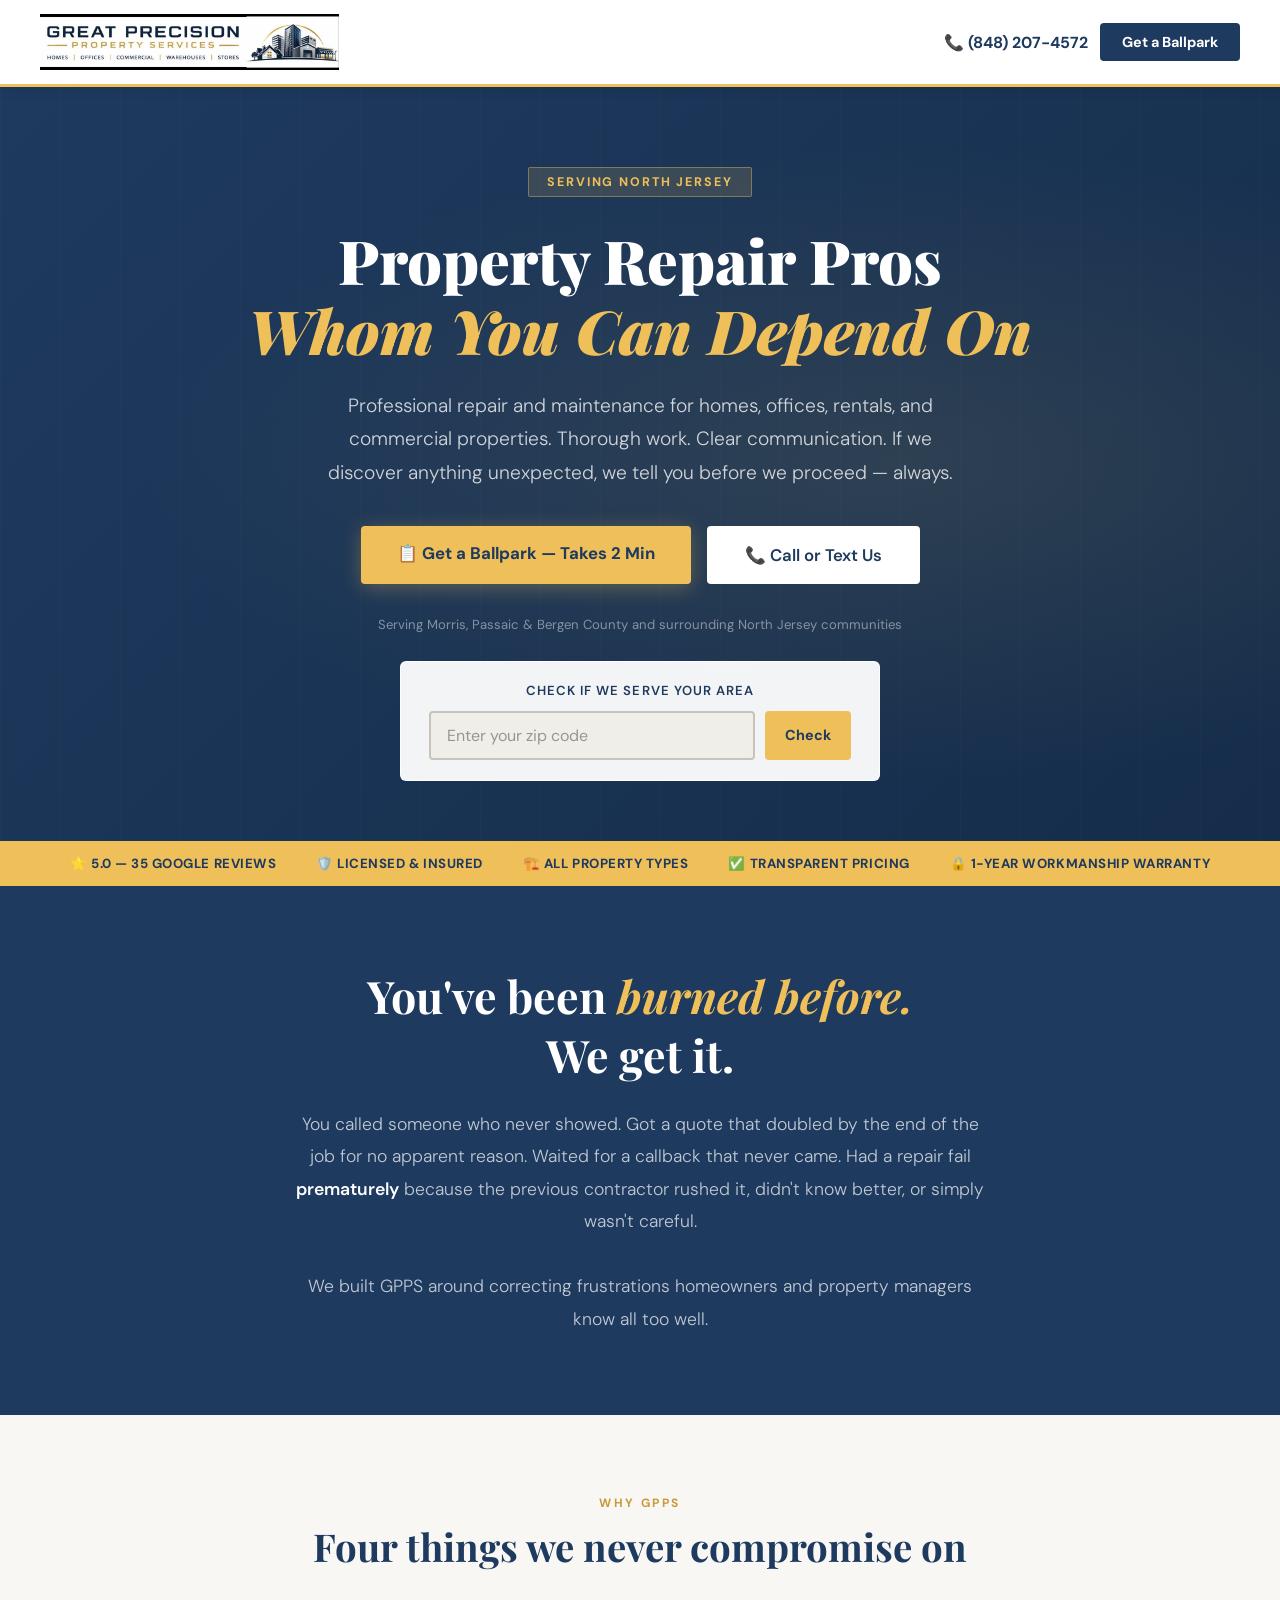
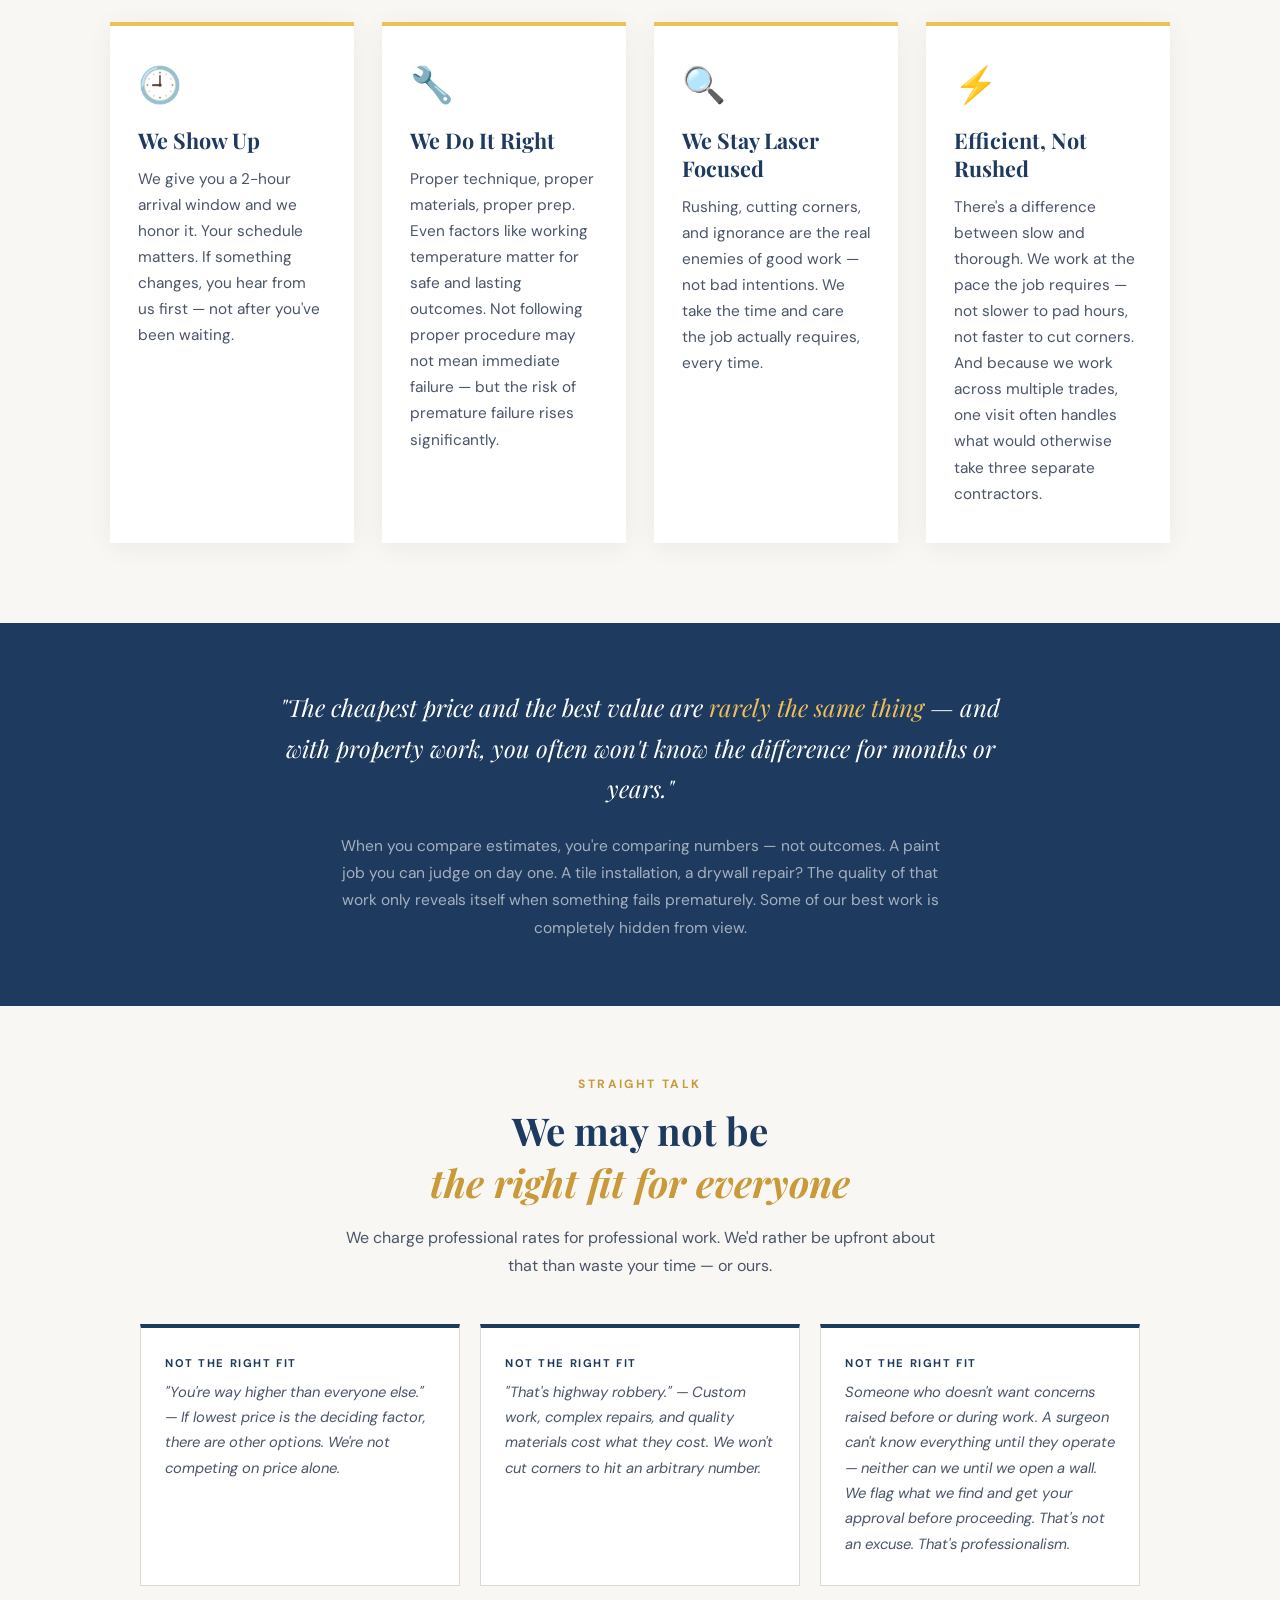
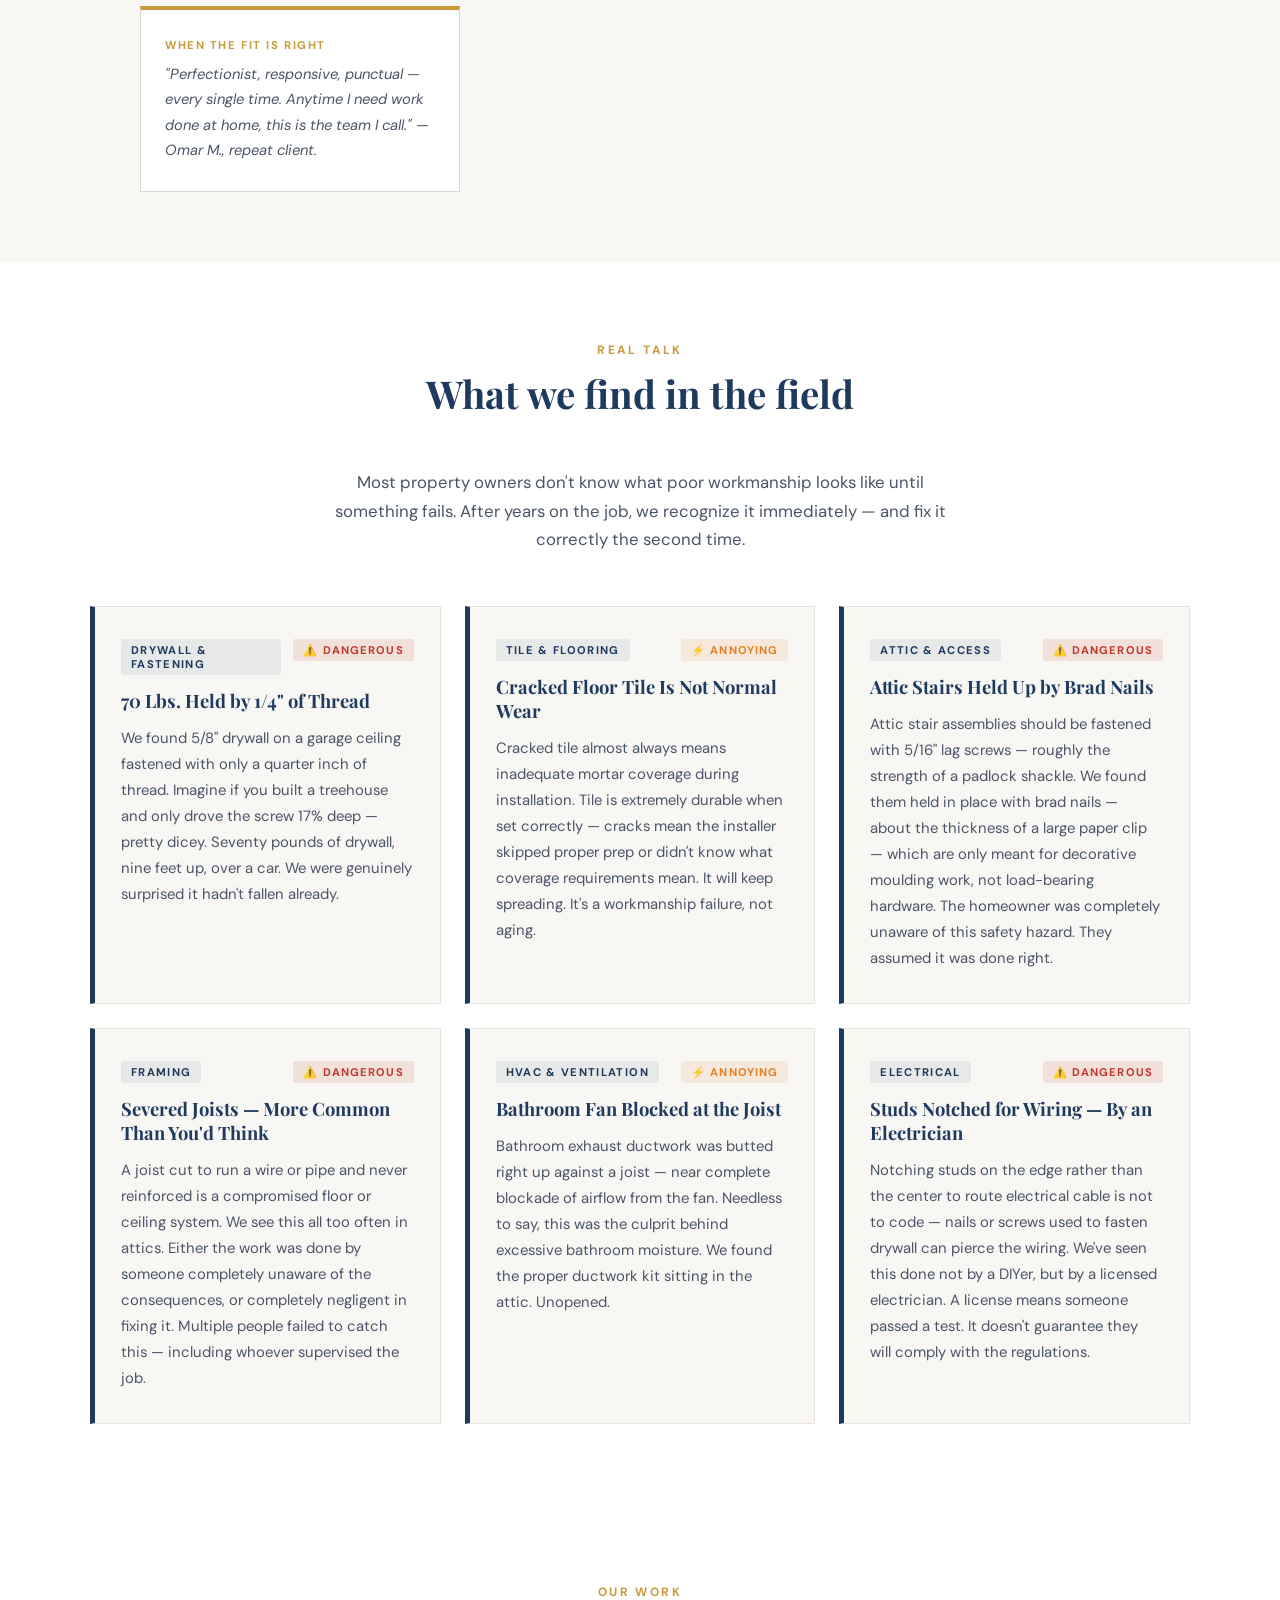
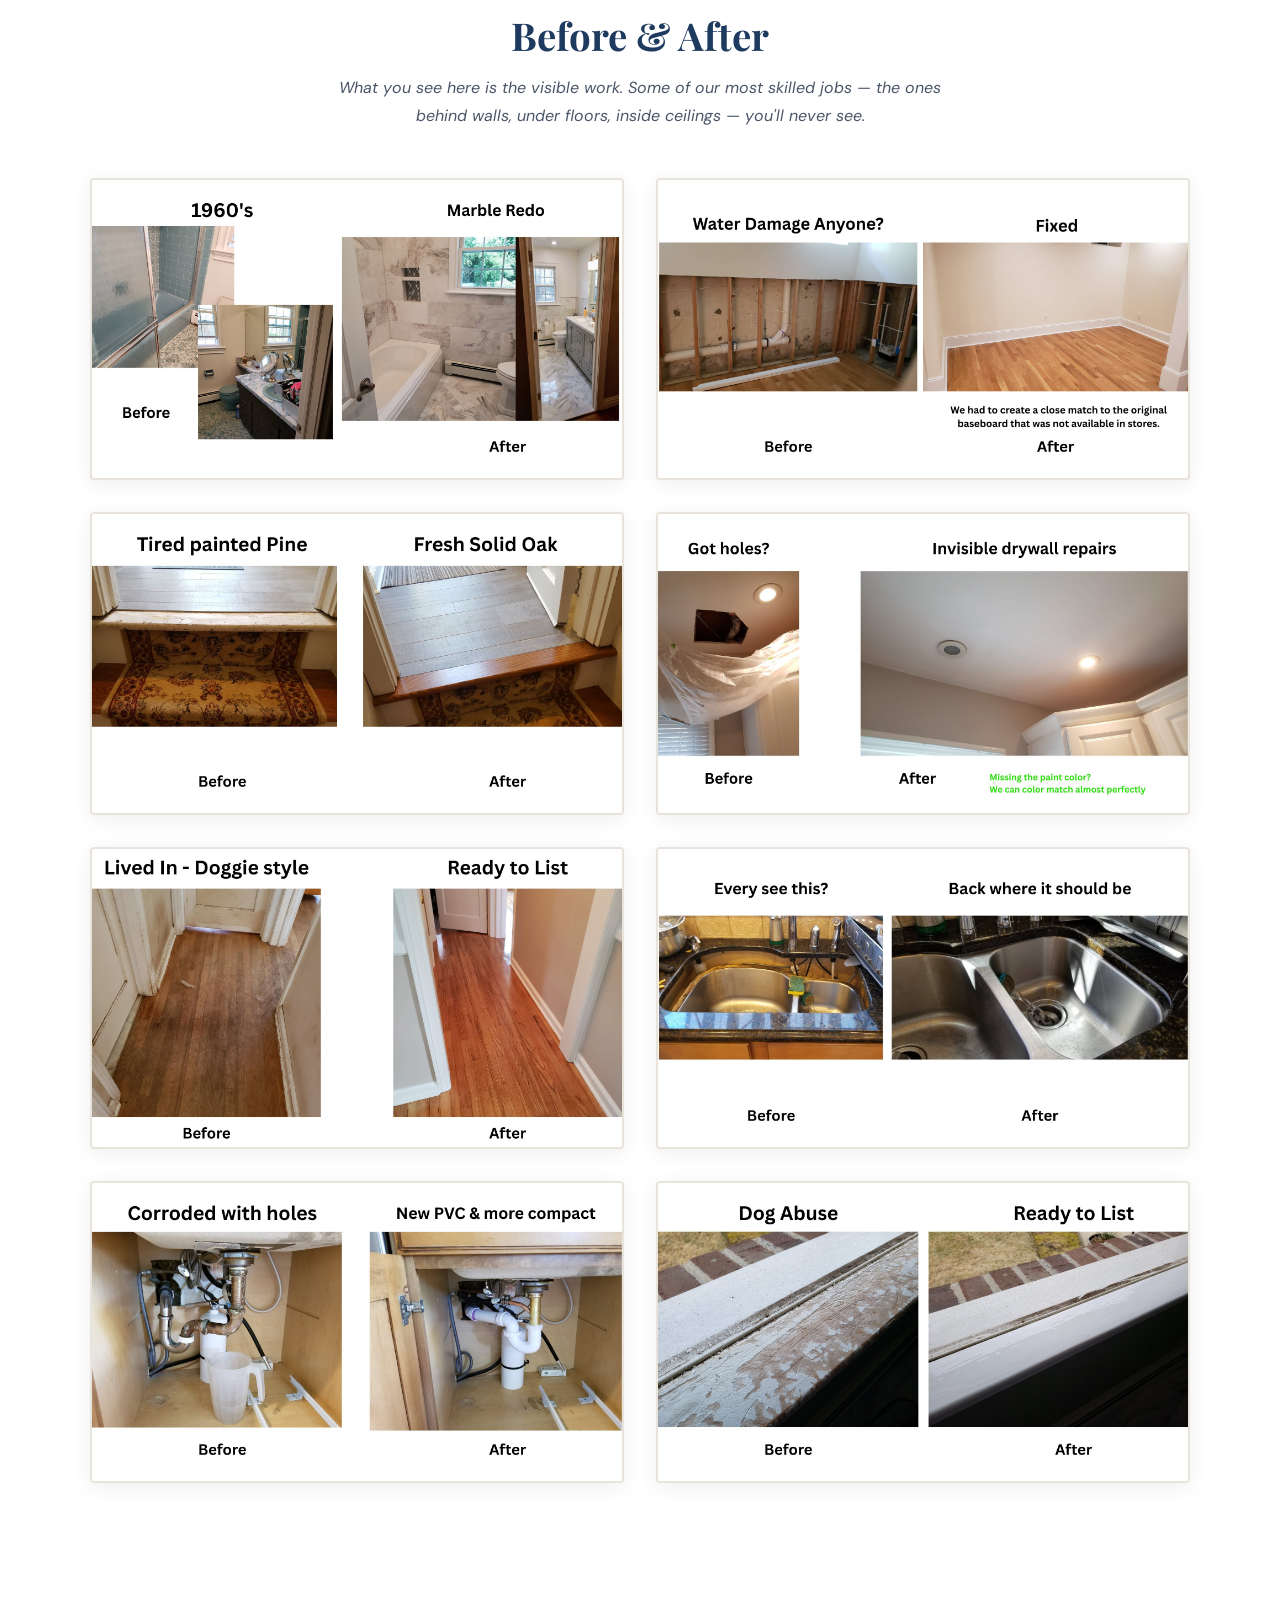
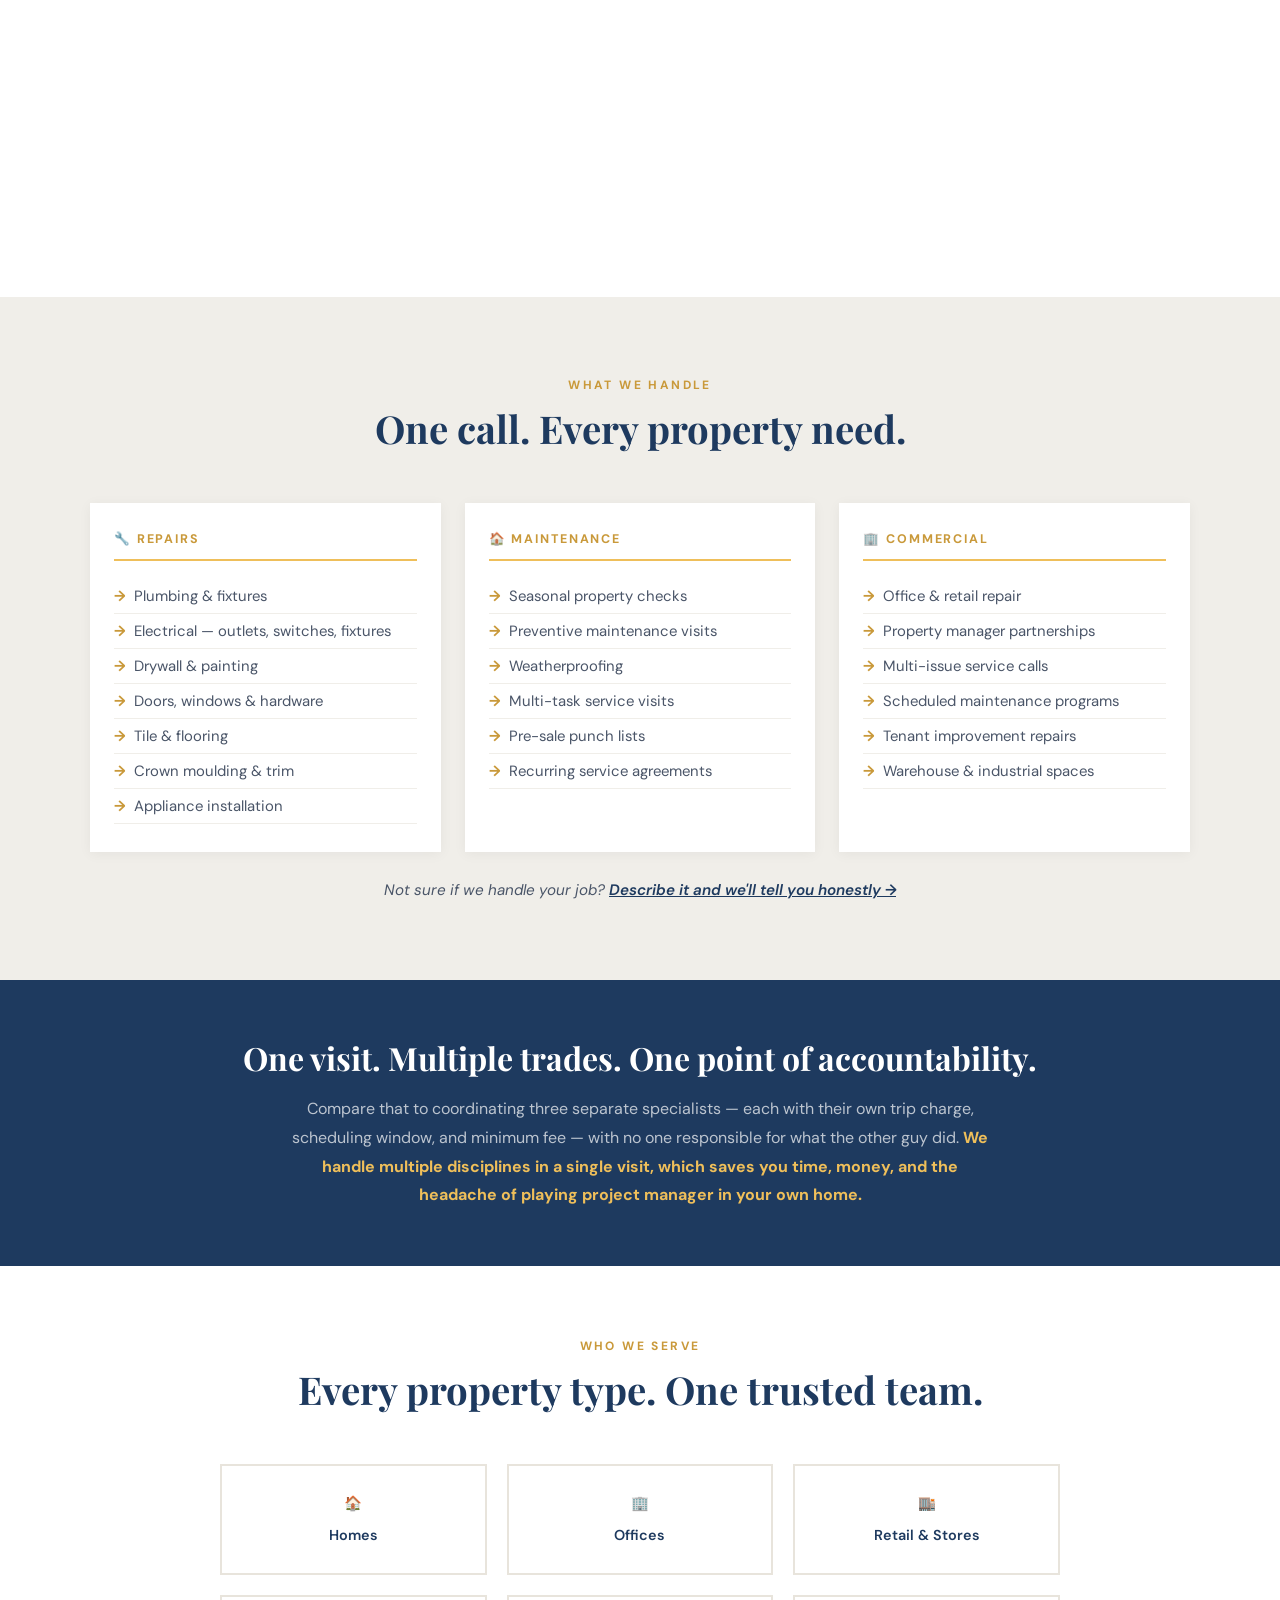
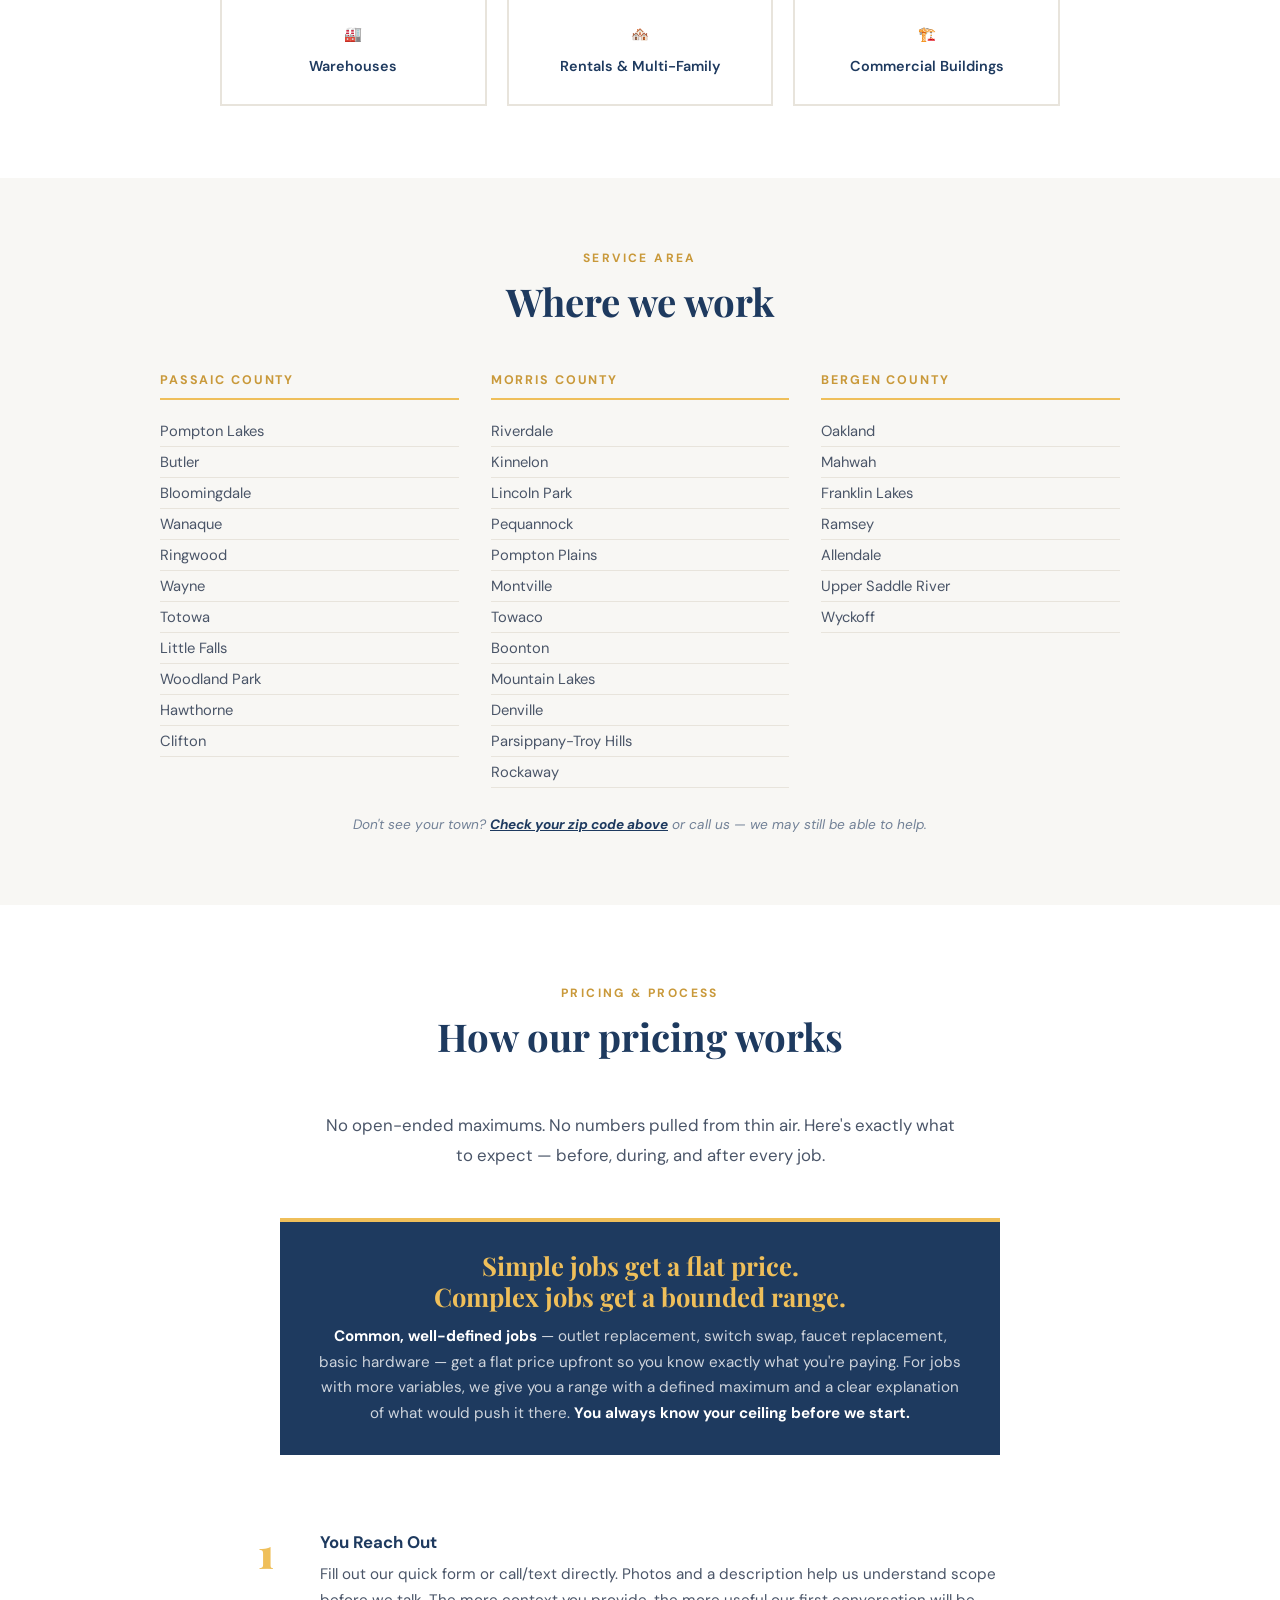
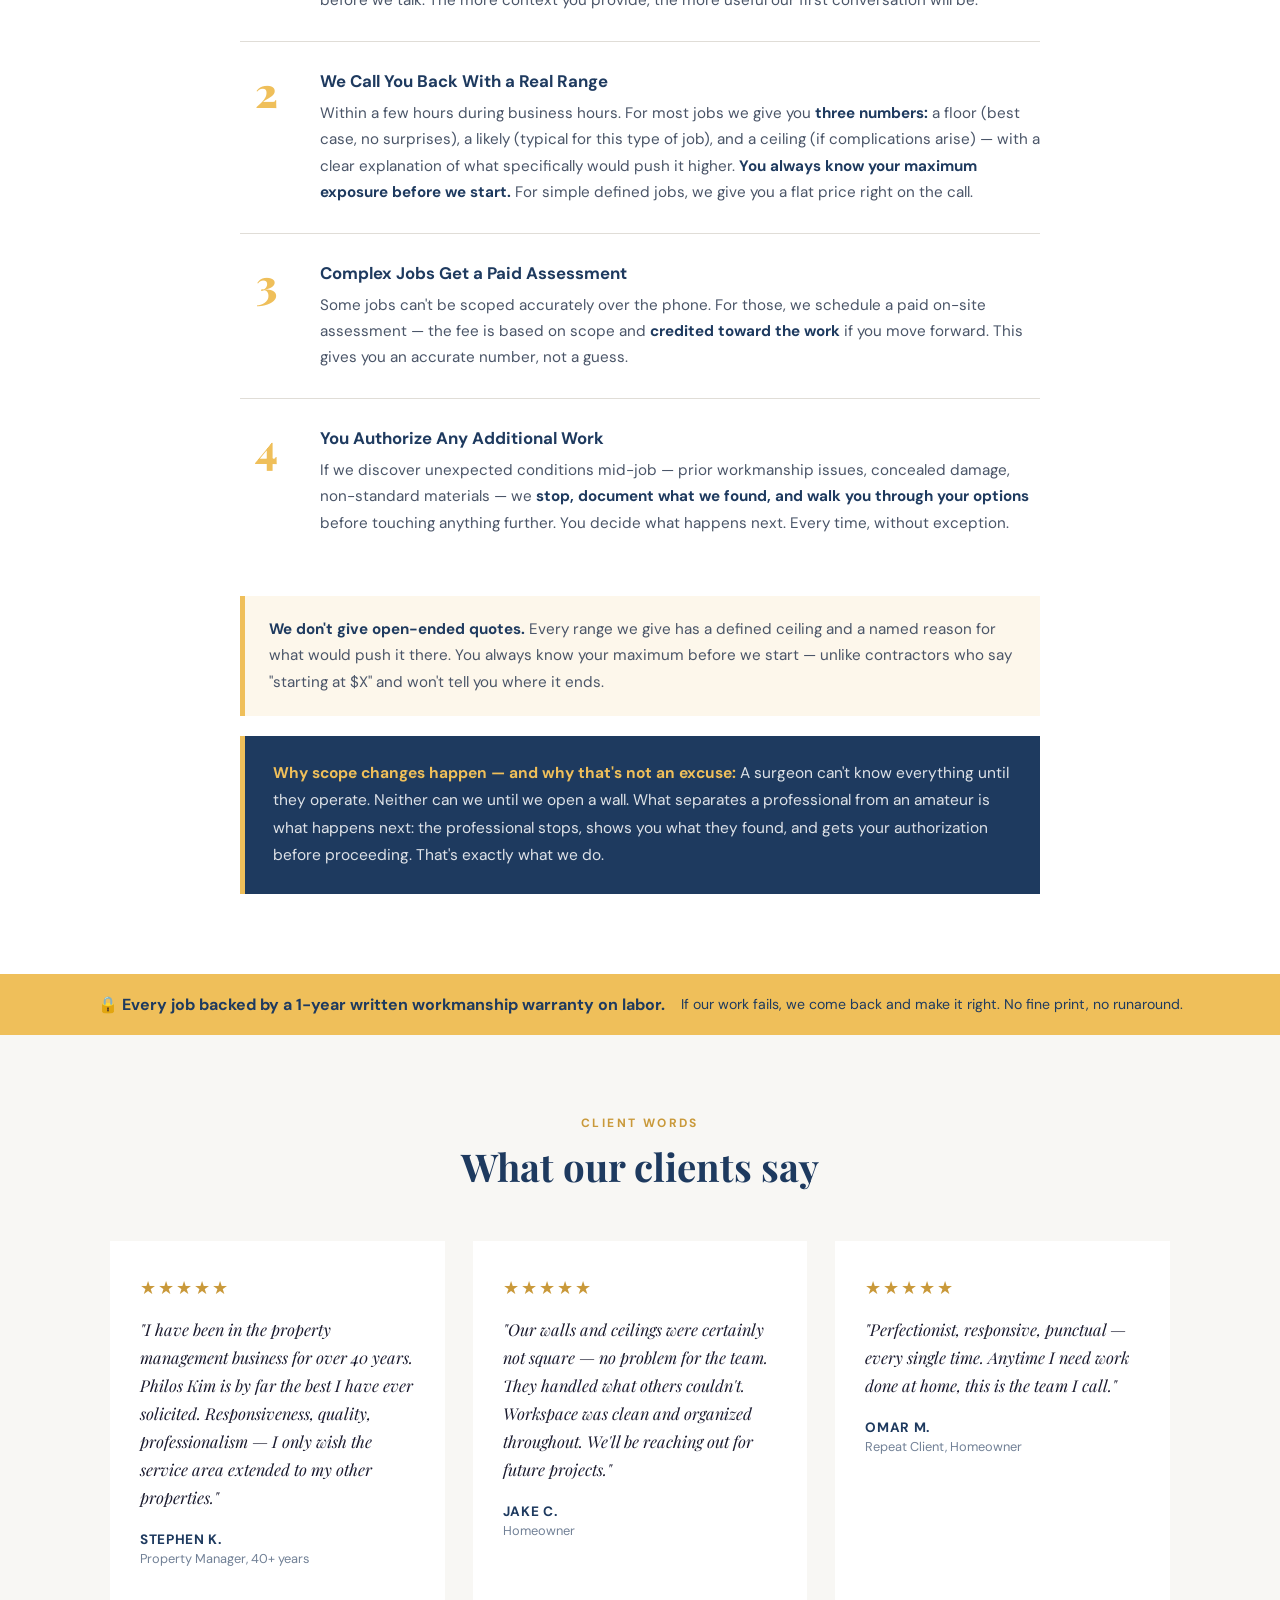
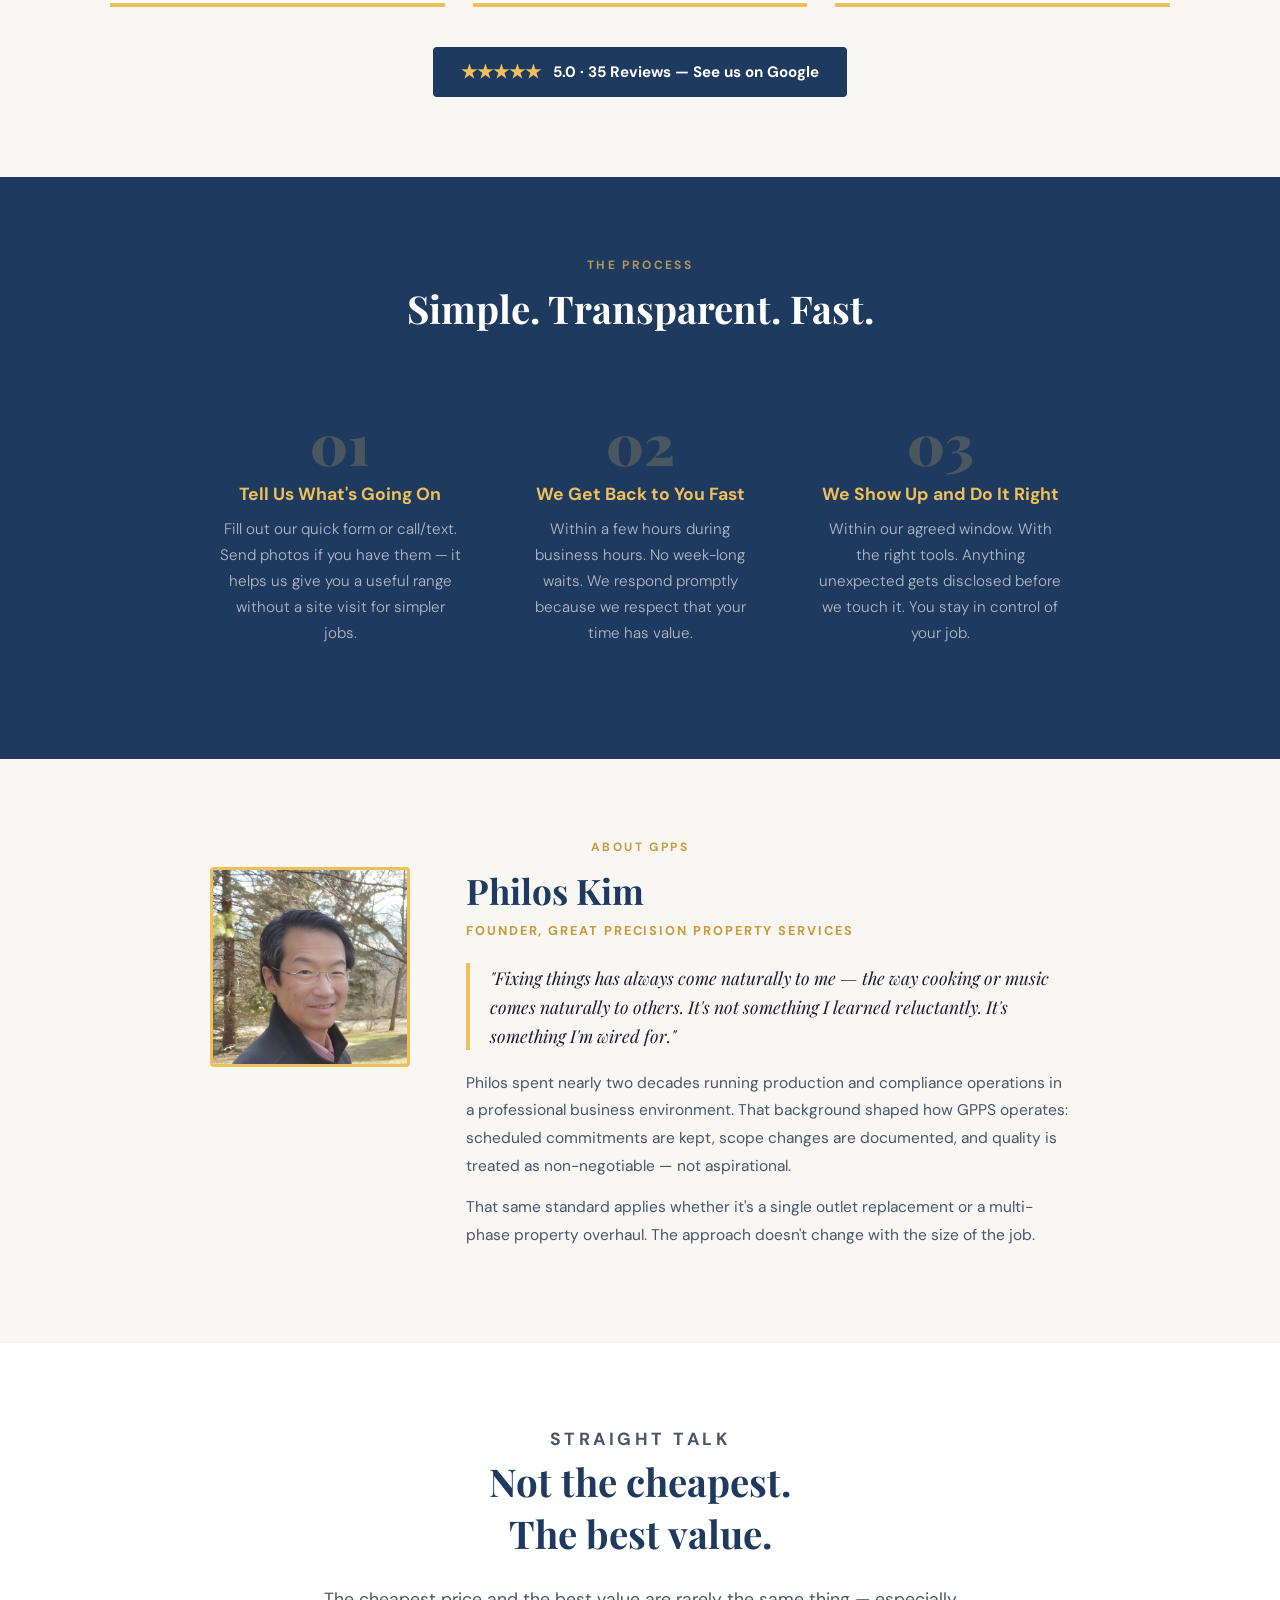
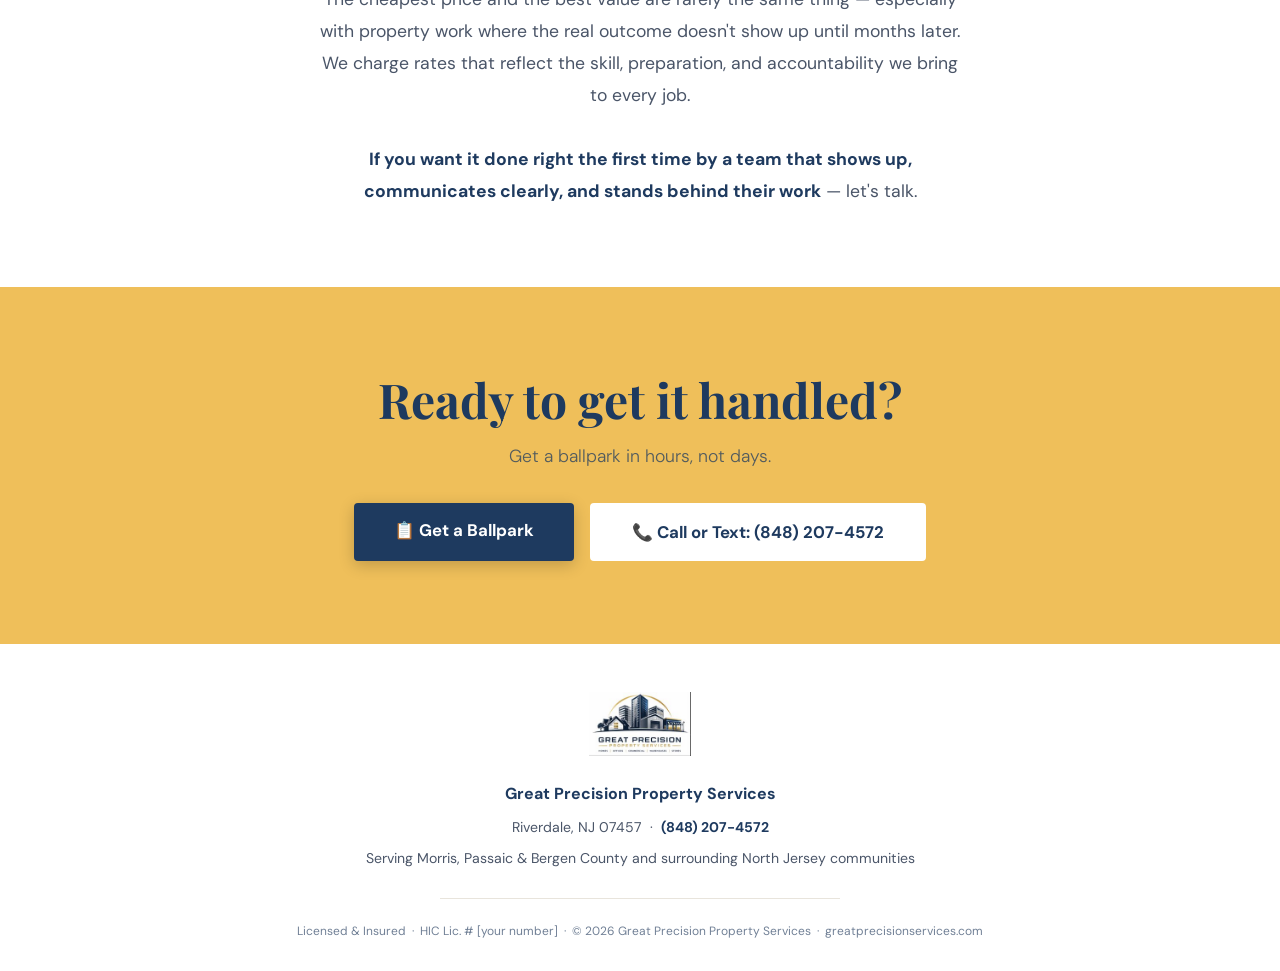
==== index.html @ 8d94e5c3 "Install GPPS LP V7.3 updated syntax" ====
<!DOCTYPE html>
<html lang="en">
<head>
<meta charset="UTF-8">
<meta name="viewport" content="width=device-width, initial-scale=1.0">
<title>Great Precision Property Services | Property Repair North Jersey</title>
<!-- Google tag (gtag.js) -->
<script async src="https://www.googletagmanager.com/gtag/js?id=G-83R32D6B21"></script>
<script>
  window.dataLayer = window.dataLayer || [];
  function gtag(){dataLayer.push(arguments);}
  gtag('js', new Date());
  gtag('config', 'G-83R32D6B21');
</script>
<link rel="preconnect" href="https://fonts.googleapis.com">
<link href="https://fonts.googleapis.com/css2?family=Playfair+Display:ital,wght@0,700;0,900;1,700&family=DM+Sans:wght@300;400;500;600;700&display=swap" rel="stylesheet">
<style>
  :root {
    --navy: #1E3A5F;
    --navy-light: #2A4E7F;
    --gold: #efbf5a;
    --gold-light: #f5cc78;
    --gold-dark: #c9993a;
    --white: #FFFFFF;
    --off-white: #F8F7F4;
    --gray: #F0EEE9;
    --text-dark: #1A1A2E;
    --text-mid: #4A5568;
    --text-light: #718096;
    --danger: #C0392B;
    --annoying: #E67E22;
    --success: #27AE60;
    --warning: #E67E22;
  }
  * { margin:0; padding:0; box-sizing:border-box; }
  html { scroll-behavior:smooth; }
  body { font-family:"DM Sans",sans-serif; color:var(--text-dark); background:var(--white); overflow-x:hidden; }

  /* HEADER */
  .site-header { background:var(--white); padding:14px 40px; display:flex; align-items:center; justify-content:space-between; position:sticky; top:0; z-index:100; box-shadow:0 2px 12px rgba(0,0,0,0.10); border-bottom:3px solid var(--gold); }
  .site-header img { height:56px; }
  .header-cta { display:flex; gap:12px; align-items:center; }
  .header-phone { color:var(--navy); font-weight:700; font-size:1rem; text-decoration:none; }
  .btn-header { background:var(--navy); color:var(--white); padding:10px 22px; border-radius:4px; font-weight:700; font-size:0.9rem; text-decoration:none; transition:background 0.2s; }
  .btn-header:hover { background:var(--navy-light); }

  /* HERO */
  .hero { background:var(--navy); background-image:radial-gradient(ellipse at 70% 50%, rgba(239,191,90,0.10) 0%, transparent 60%), linear-gradient(135deg,#1E3A5F 0%,#152d4a 100%); padding:80px 40px 60px; text-align:center; position:relative; overflow:hidden; }
  .hero::before { content:""; position:absolute; top:0; left:0; right:0; bottom:0; background-image:repeating-linear-gradient(90deg,rgba(255,255,255,0.015) 0px,rgba(255,255,255,0.015) 1px,transparent 1px,transparent 60px); pointer-events:none; }
  .hero-eyebrow { display:inline-block; background:rgba(239,191,90,0.15); border:1px solid rgba(239,191,90,0.4); color:var(--gold); font-size:0.78rem; font-weight:700; letter-spacing:0.15em; text-transform:uppercase; padding:6px 18px; border-radius:2px; margin-bottom:28px; }
  .hero h1 { font-family:"Playfair Display",serif; font-size:clamp(2.4rem,5vw,3.8rem); font-weight:900; color:var(--white); line-height:1.15; max-width:820px; margin:0 auto 24px; }
  .hero h1 em { font-style:italic; color:var(--gold); }
  .hero-sub { font-size:clamp(1rem,2vw,1.2rem); color:rgba(255,255,255,0.78); max-width:640px; margin:0 auto 36px; line-height:1.75; font-weight:300; }
  .hero-btns { display:flex; gap:16px; justify-content:center; flex-wrap:wrap; margin-bottom:32px; }
  .btn-primary { background:var(--gold); color:var(--navy); padding:16px 36px; border-radius:4px; font-weight:700; font-size:1.05rem; text-decoration:none; transition:all 0.2s; box-shadow:0 4px 20px rgba(239,191,90,0.3); }
  .btn-primary:hover { background:var(--gold-light); transform:translateY(-2px); }
  .btn-secondary { background:var(--white); color:var(--navy); padding:16px 36px; border-radius:4px; border:2px solid var(--white); font-weight:600; font-size:1.05rem; text-decoration:none; transition:all 0.2s; }
  .btn-secondary:hover { background:var(--off-white); border-color:var(--off-white); }
  .hero-area-note { color:rgba(255,255,255,0.45); font-size:0.82rem; margin-bottom:28px; }

  /* ZIP CHECKER */
  .zip-checker { background:rgba(255,255,255,0.95); border:1px solid rgba(255,255,255,0.9); border-radius:6px; padding:20px 28px; max-width:480px; margin:0 auto; }
  .zip-checker-label { color:var(--navy); font-size:0.82rem; font-weight:600; letter-spacing:0.08em; text-transform:uppercase; margin-bottom:12px; display:block; }
  .zip-input-row { display:flex; gap:10px; }
  .zip-input { flex:1; padding:12px 16px; border-radius:4px; border:2px solid #C8C4BC; background:#F0EEE9; color:var(--navy); font-size:1rem; font-family:"DM Sans",sans-serif; outline:none; transition:border 0.2s; }
  .zip-input::placeholder { color:#9A9590; }
  .zip-input:focus { border-color:var(--gold-dark); outline:none; }
  .zip-btn { background:var(--gold); color:var(--navy); padding:12px 20px; border-radius:4px; border:none; font-weight:700; font-size:0.9rem; cursor:pointer; transition:all 0.2s; white-space:nowrap; font-family:"DM Sans",sans-serif; }
  .zip-btn:hover { background:var(--gold-light); }
  .zip-result { margin-top:12px; padding:10px 14px; border-radius:4px; font-size:0.9rem; font-weight:600; display:none; }
  .zip-result.show { display:block; }
  .zip-result.success { background:rgba(39,174,96,0.12); color:#1a6b3a; border:1px solid rgba(39,174,96,0.4); }
  .zip-result.warning { background:rgba(230,126,34,0.12); color:#7a4a10; border:1px solid rgba(230,126,34,0.4); }
  .zip-result.error { background:rgba(192,57,43,0.12); color:#8b2020; border:1px solid rgba(192,57,43,0.4); }

  /* TRUST BAR */
  .trust-bar { background:var(--gold); padding:14px 40px; display:flex; justify-content:center; align-items:center; gap:40px; flex-wrap:wrap; }
  .trust-item { display:flex; align-items:center; gap:8px; color:var(--navy); font-weight:700; font-size:0.83rem; letter-spacing:0.04em; text-transform:uppercase; }

  /* PROBLEM */
  .problem { background:var(--navy); padding:80px 40px; text-align:center; }
  .problem h2 { font-family:"Playfair Display",serif; font-size:clamp(1.8rem,3.5vw,2.8rem); color:var(--white); margin-bottom:24px; }
  .problem h2 em { color:var(--gold); font-style:italic; }
  .problem p { color:rgba(255,255,255,0.72); font-size:1.1rem; max-width:700px; margin:0 auto; line-height:1.85; font-weight:300; }
  .problem p strong { color:var(--white); font-weight:600; }

  /* PILLARS */
  .pillars { background:var(--off-white); padding:80px 40px; }
  .section-label { text-align:center; color:var(--gold-dark); font-size:0.75rem; font-weight:700; letter-spacing:0.2em; text-transform:uppercase; margin-bottom:12px; }
  .section-title { font-family:"Playfair Display",serif; font-size:clamp(1.8rem,3vw,2.6rem); text-align:center; color:var(--navy); margin-bottom:52px; line-height:1.2; }
  .pillars-grid { display:grid; grid-template-columns:repeat(auto-fit,minmax(240px,1fr)); gap:28px; max-width:1060px; margin:0 auto; }
  .pillar-card { background:var(--white); border-top:4px solid var(--gold); padding:36px 28px; box-shadow:0 4px 24px rgba(0,0,0,0.06); }
  .pillar-icon { font-size:2.2rem; margin-bottom:18px; display:block; }
  .pillar-card h3 { font-family:"Playfair Display",serif; font-size:1.35rem; color:var(--navy); margin-bottom:12px; }
  .pillar-card p { color:var(--text-mid); line-height:1.7; font-size:0.96rem; }

  /* HIDDEN WORK */
  .hidden-work { background:var(--navy); padding:64px 40px; text-align:center; }
  .hidden-work blockquote { font-family:"Playfair Display",serif; font-size:clamp(1.1rem,2.2vw,1.5rem); color:var(--white); font-style:italic; max-width:760px; margin:0 auto 24px; line-height:1.7; }
  .hidden-work blockquote em { color:var(--gold); }
  .hidden-work p { color:rgba(255,255,255,0.6); font-size:0.97rem; max-width:620px; margin:0 auto; line-height:1.75; }

  /* NOT THE RIGHT FIT */
  .repel { background:var(--off-white); padding:70px 40px; text-align:center; }
  .repel h2 { font-family:"Playfair Display",serif; font-size:clamp(1.6rem,3vw,2.4rem); color:var(--navy); margin-bottom:16px; }
  .repel h2 em { color:var(--gold-dark); font-style:italic; }
  .repel-intro { color:var(--text-mid); font-size:1rem; max-width:600px; margin:0 auto 44px; line-height:1.75; }
  .repel-grid { display:grid; grid-template-columns:repeat(auto-fit,minmax(240px,1fr)); gap:20px; max-width:1000px; margin:0 auto; }
  .repel-card { border:1px solid #DDD9D0; border-top:4px solid var(--navy); padding:28px 24px; text-align:left; background:var(--white); }
  .repel-card.good { border-top-color:var(--gold-dark); }
  .repel-card p { color:var(--text-mid); font-size:0.92rem; line-height:1.72; font-style:italic; }
  .repel-label { font-size:0.7rem; font-weight:700; letter-spacing:0.14em; text-transform:uppercase; margin-bottom:10px; color:var(--navy); }
  .repel-card.good .repel-label { color:var(--gold-dark); }

  /* CASE STUDIES */
  .case-studies { background:var(--white); padding:80px 40px; }
  .case-subtitle { text-align:center; color:var(--text-mid); font-size:1.05rem; max-width:620px; margin:0 auto 52px; line-height:1.7; }
  .cases-grid { display:grid; grid-template-columns:repeat(auto-fit,minmax(290px,1fr)); gap:24px; max-width:1100px; margin:0 auto; }
  .case-card { border:1px solid #E8E4DC; border-left:5px solid var(--navy); padding:32px 26px; background:var(--off-white); }
  .case-card-header { display:flex; align-items:flex-start; justify-content:space-between; gap:12px; margin-bottom:14px; }
  .case-tag { display:inline-block; background:rgba(30,58,95,0.08); color:var(--navy); font-size:0.7rem; font-weight:700; letter-spacing:0.12em; text-transform:uppercase; padding:4px 10px; border-radius:2px; }
  .severity-badge { font-size:0.7rem; font-weight:700; letter-spacing:0.1em; text-transform:uppercase; padding:4px 10px; border-radius:2px; white-space:nowrap; flex-shrink:0; }
  .severity-danger { background:rgba(192,57,43,0.12); color:var(--danger); }
  .severity-annoying { background:rgba(230,126,34,0.12); color:var(--annoying); }
  .case-card h3 { font-family:"Playfair Display",serif; font-size:1.15rem; color:var(--navy); margin-bottom:12px; line-height:1.3; }
  .case-card p { color:var(--text-mid); font-size:0.93rem; line-height:1.75; }

  /* SERVICES */
  .services { background:var(--gray); padding:80px 40px; }
  .services-grid { display:grid; grid-template-columns:repeat(auto-fit,minmax(220px,1fr)); gap:24px; max-width:1100px; margin:0 auto 28px; }
  .service-col { background:var(--white); padding:28px 24px; box-shadow:0 2px 12px rgba(0,0,0,0.05); }
  .service-col-title { font-weight:700; font-size:0.78rem; letter-spacing:0.15em; text-transform:uppercase; color:var(--gold-dark); margin-bottom:18px; padding-bottom:12px; border-bottom:2px solid var(--gold); }
  .service-col ul { list-style:none; }
  .service-col li { color:var(--text-mid); font-size:0.93rem; padding:7px 0; border-bottom:1px solid #F0EEE9; display:flex; align-items:center; gap:8px; }
  .service-col li::before { content:"→"; color:var(--gold-dark); font-weight:700; flex-shrink:0; }
  .services-note { text-align:center; color:var(--text-mid); font-style:italic; font-size:0.95rem; }
  .services-note a { color:var(--navy); font-weight:600; }

  /* MULTI-DISCIPLINE CALLOUT */
  .multi-discipline { background:var(--navy); padding:56px 40px; text-align:center; }
  .multi-discipline h3 { font-family:"Playfair Display",serif; font-size:clamp(1.4rem,2.5vw,2rem); color:var(--white); margin-bottom:16px; }
  .multi-discipline p { color:rgba(255,255,255,0.7); font-size:1rem; max-width:700px; margin:0 auto; line-height:1.8; }
  .multi-discipline p strong { color:var(--gold); }

  /* PROPERTY TYPES */
  .property-types { background:var(--white); padding:72px 40px; }
  .prop-grid { display:grid; grid-template-columns:repeat(3,1fr); gap:20px; max-width:840px; margin:0 auto; }
  .prop-card { text-align:center; padding:28px 16px; border:2px solid #E8E4DC; transition:all 0.2s; }
  .prop-card:hover { border-color:var(--gold); transform:translateY(-3px); }
  .prop-icon { font-size:2.2rem; display:block; margin-bottom:12px; }
  .prop-card span { font-weight:600; font-size:0.9rem; color:var(--navy); }

  /* SERVICE AREA */
  .service-area { background:var(--off-white); padding:72px 40px; }
  .service-area .section-title { margin-bottom:48px; }
  .county-grid { display:grid; grid-template-columns:repeat(3,1fr); gap:32px; max-width:960px; margin:0 auto; }
  .county-col h4 { font-weight:700; font-size:0.78rem; letter-spacing:0.15em; text-transform:uppercase; color:var(--gold-dark); margin-bottom:16px; padding-bottom:10px; border-bottom:2px solid var(--gold); }
  .county-col ul { list-style:none; }
  .county-col li { color:var(--text-mid); font-size:0.92rem; padding:5px 0; border-bottom:1px solid #E8E4DC; }
  .service-area-note { text-align:center; color:var(--text-light); font-size:0.85rem; margin-top:28px; font-style:italic; }

  /* BALLPARK PROCESS */
  .ballpark-section { background:var(--white); padding:80px 40px; }
  .ballpark-intro { text-align:center; color:var(--text-mid); font-size:1.05rem; max-width:640px; margin:0 auto 48px; line-height:1.75; }
  .rate-callout { background:var(--navy); color:var(--white); padding:28px 36px; max-width:720px; margin:0 auto 48px; text-align:center; border-top:4px solid var(--gold); }
  .rate-num { font-family:"Playfair Display",serif; font-size:3rem; font-weight:900; color:var(--gold); line-height:1; margin-bottom:8px; }
  .rate-callout p { color:rgba(255,255,255,0.78); font-size:0.95rem; line-height:1.7; }
  .rate-callout p strong { color:var(--white); }
  .ballpark-steps { display:flex; flex-direction:column; max-width:800px; margin:0 auto; }
  .b-step { display:flex; gap:28px; align-items:flex-start; padding:28px 0; border-bottom:1px solid #E0DDD7; }
  .b-step:last-child { border-bottom:none; }
  .b-num { font-family:"Playfair Display",serif; font-size:2.6rem; font-weight:900; color:var(--gold); line-height:1; flex-shrink:0; width:52px; text-align:center; }
  .b-content h3 { font-weight:700; font-size:1.05rem; color:var(--navy); margin-bottom:8px; }
  .b-content p { color:var(--text-mid); font-size:0.95rem; line-height:1.72; }
  .b-content p strong { color:var(--navy); }
  .no-ceiling-box { background:rgba(239,191,90,0.12); border-left:5px solid var(--gold); padding:20px 24px; margin-top:32px; max-width:800px; margin-left:auto; margin-right:auto; }
  .no-ceiling-box p { color:var(--text-mid); font-size:0.95rem; line-height:1.75; }
  .no-ceiling-box p strong { color:var(--navy); }
  .doctor-callout { background:var(--navy); color:rgba(255,255,255,0.85); border-left:5px solid var(--gold); padding:24px 28px; margin-top:20px; font-size:0.97rem; line-height:1.78; max-width:800px; margin-left:auto; margin-right:auto; }
  .doctor-callout strong { color:var(--gold); }

  /* WARRANTY */
  .warranty-strip { background:var(--gold); padding:20px 40px; display:flex; justify-content:center; align-items:center; gap:16px; flex-wrap:wrap; text-align:center; }
  .warranty-strip p { color:var(--navy); font-weight:700; font-size:1rem; }
  .warranty-strip span { color:var(--navy); font-size:0.88rem; font-weight:400; }

  /* REVIEWS */
  .reviews { background:var(--off-white); padding:80px 40px; }
  .reviews-grid { display:grid; grid-template-columns:repeat(auto-fit,minmax(280px,1fr)); gap:28px; max-width:1060px; margin:0 auto 40px; }
  .review-card { background:var(--white); padding:36px 30px; border-bottom:4px solid var(--gold); }
  .review-stars { color:var(--gold-dark); font-size:1.1rem; margin-bottom:16px; letter-spacing:2px; }
  .review-text { font-family:"Playfair Display",serif; font-size:1.02rem; color:var(--text-dark); line-height:1.72; font-style:italic; margin-bottom:20px; }
  .review-author { font-weight:700; font-size:0.85rem; color:var(--navy); letter-spacing:0.05em; text-transform:uppercase; }
  .review-role { font-size:0.8rem; color:var(--text-light); margin-top:2px; }
  .google-badge { text-align:center; }
  .badge-inner { display:inline-flex; align-items:center; gap:12px; background:var(--navy); color:var(--white); padding:14px 28px; border-radius:4px; font-weight:700; font-size:0.95rem; text-decoration:none; transition:background 0.2s; }
  .badge-inner:hover { background:var(--navy-light); }
  .badge-stars { color:var(--gold); font-size:1.1rem; }

  /* HOW IT WORKS */
  .how-it-works { background:var(--navy); padding:80px 40px; }
  .how-it-works .section-title { color:var(--white); }
  .steps-grid { display:grid; grid-template-columns:repeat(auto-fit,minmax(240px,1fr)); max-width:900px; margin:0 auto; }
  .step { padding:32px 28px; text-align:center; }
  .step-num { font-family:"Playfair Display",serif; font-size:3.5rem; font-weight:900; color:rgba(239,191,90,0.22); line-height:1; margin-bottom:12px; }
  .step h3 { font-weight:700; font-size:1.1rem; color:var(--gold); margin-bottom:12px; }
  .step p { color:rgba(255,255,255,0.65); font-size:0.95rem; line-height:1.7; font-weight:300; }

  /* ABOUT */
  .about { background:var(--off-white); padding:80px 40px; }
  .about-inner { display:grid; grid-template-columns:200px 1fr; gap:56px; align-items:start; max-width:860px; margin:0 auto; }
  .about-photo { width:200px; height:200px; border-radius:4px; object-fit:cover; object-position:center top; border:3px solid var(--gold); flex-shrink:0; }
  .about-text h2 { font-family:"Playfair Display",serif; font-size:clamp(1.6rem,3vw,2.2rem); color:var(--navy); margin-bottom:8px; }
  .about-text .about-title { color:var(--gold-dark); font-size:0.8rem; font-weight:700; letter-spacing:0.15em; text-transform:uppercase; margin-bottom:24px; display:block; }
  .about-text blockquote { font-family:"Playfair Display",serif; font-style:italic; font-size:1.1rem; color:var(--text-dark); border-left:4px solid var(--gold); padding-left:20px; margin-bottom:20px; line-height:1.65; }
  .about-text p { color:var(--text-mid); font-size:0.97rem; line-height:1.78; margin-bottom:14px; }

  /* HONEST PITCH */
  .honest-pitch { background:var(--white); padding:80px 40px; text-align:center; }
  .honest-pitch h2 { font-family:"Playfair Display",serif; font-size:clamp(1.8rem,3vw,2.6rem); color:var(--navy); margin-bottom:24px; }
  .honest-pitch p { color:var(--text-mid); font-size:1.1rem; max-width:640px; margin:0 auto; line-height:1.82; }
  .honest-pitch p strong { color:var(--navy); }

  /* FINAL CTA */
  .final-cta { background:var(--gold); padding:80px 40px; text-align:center; }
  .final-cta h2 { font-family:"Playfair Display",serif; font-size:clamp(2rem,4vw,3rem); color:var(--navy); margin-bottom:14px; }
  .final-cta p { color:rgba(30,58,95,0.75); font-size:1.1rem; margin-bottom:36px; font-weight:300; }
  .final-cta-btns { display:flex; gap:16px; justify-content:center; flex-wrap:wrap; }
  .btn-cta-primary { background:var(--navy); color:var(--white); padding:16px 40px; border-radius:4px; font-weight:700; font-size:1.05rem; text-decoration:none; transition:all 0.2s; box-shadow:0 4px 16px rgba(0,0,0,0.2); }
  .btn-cta-primary:hover { background:var(--navy-light); transform:translateY(-2px); }
  .btn-cta-secondary { background:var(--white); color:var(--navy); padding:16px 40px; border-radius:4px; border:2px solid var(--white); font-weight:700; font-size:1.05rem; text-decoration:none; transition:all 0.2s; }
  .btn-cta-secondary:hover { background:var(--off-white); }

  /* FOOTER */
  footer { background:var(--white); padding:48px 40px 32px; text-align:center; border-top:3px solid var(--gold); }
  .footer-logo { height:64px; margin-bottom:20px; object-fit:contain; display:block; margin-left:auto; margin-right:auto; }
  .footer-info { color:var(--text-mid); font-size:0.88rem; line-height:2.2; }
  .footer-info a { color:var(--navy); font-weight:700; text-decoration:none; }
  .footer-divider { border:none; border-top:1px solid #E8E4DC; margin:24px auto; max-width:400px; }
  .footer-legal { color:var(--text-light); font-size:0.75rem; }

  /* RESPONSIVE */
  @media (max-width:760px) {
    .site-header { padding:12px 20px; }
    .site-header img { height:42px; }
    .header-phone { display:none; }
    .hero { padding:60px 20px 48px; }
    .problem,.pillars,.repel,.case-studies,.services,.multi-discipline,.property-types,.service-area,.ballpark-section,.reviews,.how-it-works,.honest-pitch,.final-cta,.about { padding:56px 20px; }
    footer { padding:40px 20px 24px; }
    .trust-bar { gap:16px; padding:12px 20px; }
    .prop-grid { grid-template-columns:repeat(2,1fr); }
    .county-grid { grid-template-columns:1fr; gap:24px; }
    .about-inner { grid-template-columns:1fr; gap:32px; }
    .about-photo { width:160px; height:160px; }
    .rate-callout { padding:24px 20px; }
    .zip-input-row { flex-direction:column; }
    .zip-btn { width:100%; }
  }

  .fade-up { opacity:0; transform:translateY(28px); transition:opacity 0.6s ease,transform 0.6s ease; }
  .fade-up.visible { opacity:1; transform:translateY(0); }

  /* GALLERY */
  .gallery { background:var(--white); padding:80px 40px; }
  .gallery .section-title { margin-bottom:16px; }
  .gallery-intro { text-align:center; color:var(--text-mid); font-size:1rem; max-width:640px; margin:0 auto 48px; line-height:1.75; font-style:italic; }
  .gallery-grid { display:grid; grid-template-columns:repeat(auto-fit,minmax(480px,1fr)); gap:32px; max-width:1100px; margin:0 auto; }
  .before-after {
    border:2px solid #E8E4DC;
    border-radius:4px;
    overflow:hidden;
    box-shadow:0 4px 20px rgba(0,0,0,0.07);
    background:var(--off-white);
  }
  .before-after img { width:100%; height:auto; display:block; }
  .before-after:hover { border-color:var(--gold); }
  @media (max-width:760px) { .gallery { padding:56px 20px; } .gallery-grid { grid-template-columns:1fr; } }
  .gallery-item-wrap { position:relative; cursor:zoom-in; }
  .gallery-item-wrap img { transition:transform 0.25s ease; display:block; width:100%; }
  .lightbox-overlay {
    display:none; position:fixed; inset:0; background:rgba(0,0,0,0.88);
    z-index:9999; align-items:center; justify-content:center; cursor:zoom-out;
  }
  .lightbox-overlay.open { display:flex; }
  .lightbox-img-wrap { position:relative; max-width:92vw; max-height:92vh; }
  .lightbox-img-wrap img { max-width:92vw; max-height:88vh; object-fit:contain; display:block; border-radius:4px; cursor:default; }
  .lightbox-controls {
    position:absolute; bottom:-44px; left:50%; transform:translateX(-50%);
    display:flex; align-items:center; gap:12px;
  }
  .lb-btn {
    background:rgba(255,255,255,0.15); color:#fff; border:1px solid rgba(255,255,255,0.3);
    border-radius:4px; padding:6px 16px; cursor:pointer; font-size:0.9rem;
    font-family:"DM Sans",sans-serif; transition:background 0.15s;
  }
  .lb-btn:hover { background:rgba(255,255,255,0.28); }
  .lb-zoom-level { color:rgba(255,255,255,0.7); font-size:0.85rem; min-width:40px; text-align:center; font-family:"DM Sans",sans-serif; }
  .lb-close {
    position:absolute; top:-44px; right:0;
    background:transparent; border:none; color:#fff; font-size:1.6rem;
    cursor:pointer; padding:4px 10px; line-height:1;
  }
</style>
</head>
<body>

<!-- HEADER -->
<header class="site-header">
  <img src="[data-uri]" alt="Great Precision Property Services">
  <div class="header-cta">
    <a href="tel:8482074572" class="header-phone">📞 (848) 207-4572</a>
    <a href="https://tally.so/r/yPqXvd" class="btn-header" target="_blank">Get a Ballpark</a>
  </div>
</header>

<!-- HERO -->
<section class="hero">
  <div class="hero-eyebrow">Serving North Jersey</div>
  <h1>Property Repair Pros<br><em>Whom You Can Depend On</em></h1>
  <p class="hero-sub">Professional repair and maintenance for homes, offices, rentals, and commercial properties. Thorough work. Clear communication. If we discover anything unexpected, we tell you before we proceed — always.</p>
  <div class="hero-btns">
    <a href="https://tally.so/r/yPqXvd" class="btn-primary" target="_blank">📋 Get a Ballpark — Takes 2 Min</a>
    <a href="tel:8482074572" class="btn-secondary">📞 Call or Text Us</a>
  </div>
  <p class="hero-area-note">Serving Morris, Passaic &amp; Bergen County and surrounding North Jersey communities</p>

  <!-- ZIP CHECKER -->
  <div class="zip-checker" id="zip-checker-anchor" style="scroll-margin-top: 120px;">
    <span class="zip-checker-label">Check if we serve your area</span>
    <div class="zip-input-row">
      <input type="text" class="zip-input" id="zipInput" placeholder="Enter your zip code" maxlength="5">
      <button class="zip-btn" onclick="checkZip()">Check</button>
    </div>
    <div class="zip-result" id="zipResult"></div>
  </div>
</section>

<!-- TRUST BAR -->
<div class="trust-bar">
  <div class="trust-item">⭐ 5.0 — 35 Google Reviews</div>
  <div class="trust-item">🛡️ Licensed &amp; Insured</div>
  <div class="trust-item">🏗️ All Property Types</div>
  <div class="trust-item">✅ Transparent Pricing</div>
  <div class="trust-item">🔒 1-Year Workmanship Warranty</div>
</div>

<!-- PROBLEM -->
<section class="problem">
  <h2>You've been <em>burned before.</em><br>We get it.</h2>
  <p>You called someone who never showed. Got a quote that doubled by the end of the job for no apparent reason. Waited for a callback that never came. Had a repair fail <strong>prematurely</strong> because the previous contractor rushed it, didn't know better, or simply wasn't careful.<br><br>We built GPPS around correcting frustrations homeowners and property managers know all too well.</p>
</section>

<!-- THREE PILLARS -->
<section class="pillars">
  <p class="section-label">Why GPPS</p>
  <h2 class="section-title">Four things we never compromise on</h2>
  <div class="pillars-grid">
    <div class="pillar-card fade-up">
      <span class="pillar-icon">🕘</span>
      <h3>We Show Up</h3>
      <p>We give you a 2-hour arrival window and we honor it. Your schedule matters. If something changes, you hear from us first — not after you've been waiting.</p>
    </div>
    <div class="pillar-card fade-up">
      <span class="pillar-icon">🔧</span>
      <h3>We Do It Right</h3>
      <p>Proper technique, proper materials, proper prep. Even factors like working temperature matter for safe and lasting outcomes. Not following proper procedure may not mean immediate failure — but the risk of premature failure rises significantly.</p>
    </div>
    <div class="pillar-card fade-up">
      <span class="pillar-icon">🔍</span>
      <h3>We Stay Laser Focused</h3>
      <p>Rushing, cutting corners, and ignorance are the real enemies of good work — not bad intentions. We take the time and care the job actually requires, every time.</p>
    </div>
    <div class="pillar-card fade-up">
      <span class="pillar-icon">⚡</span>
      <h3>Efficient, Not Rushed</h3>
      <p>There's a difference between slow and thorough. We work at the pace the job requires — not slower to pad hours, not faster to cut corners. And because we work across multiple trades, one visit often handles what would otherwise take three separate contractors.</p>
    </div>
  </div>
</section>

<!-- HIDDEN WORK -->
<section class="hidden-work">
  <blockquote>"The cheapest price and the best value are <em>rarely the same thing</em> — and with property work, you often won't know the difference for months or years."</blockquote>
  <p>When you compare estimates, you're comparing numbers — not outcomes. A paint job you can judge on day one. A tile installation, a drywall repair? The quality of that work only reveals itself when something fails prematurely. Some of our best work is completely hidden from view.</p>
</section>

<!-- NOT THE RIGHT FIT -->
<section class="repel">
  <p class="section-label">Straight Talk</p>
  <h2>We may not be<br><em>the right fit for everyone</em></h2>
  <p class="repel-intro">We charge professional rates for professional work. We'd rather be upfront about that than waste your time — or ours.</p>
  <div class="repel-grid">
    <div class="repel-card fade-up">
      <div class="repel-label">Not the right fit</div>
      <p>"You're way higher than everyone else." — If lowest price is the deciding factor, there are other options. We're not competing on price alone.</p>
    </div>
    <div class="repel-card fade-up">
      <div class="repel-label">Not the right fit</div>
      <p>"That's highway robbery." — Custom work, complex repairs, and quality materials cost what they cost. We won't cut corners to hit an arbitrary number.</p>
    </div>
    <div class="repel-card fade-up">
      <div class="repel-label">Not the right fit</div>
      <p>Someone who doesn't want concerns raised before or during work. A surgeon can't know everything until they operate — neither can we until we open a wall. We flag what we find and get your approval before proceeding. That's not an excuse. That's professionalism.</p>
    </div>
    <div class="repel-card good fade-up">
      <div class="repel-label">When the fit is right</div>
      <p>"Perfectionist, responsive, punctual — every single time. Anytime I need work done at home, this is the team I call." — Omar M., repeat client.</p>
    </div>
  </div>
</section>

<!-- CASE STUDIES -->
<section class="case-studies">
  <p class="section-label">Real Talk</p>
  <h2 class="section-title">What we find in the field</h2>
  <p class="case-subtitle">Most property owners don't know what poor workmanship looks like until something fails. After years on the job, we recognize it immediately — and fix it correctly the second time.</p>
  <div class="cases-grid">
    <div class="case-card fade-up">
      <div class="case-card-header"><span class="case-tag">Drywall &amp; Fastening</span><span class="severity-badge severity-danger">⚠️ Dangerous</span></div>
      <h3>70 Lbs. Held by 1/4" of Thread</h3>
      <p>We found 5/8" drywall on a garage ceiling fastened with only a quarter inch of thread. Imagine if you built a treehouse and only drove the screw 17% deep — pretty dicey. Seventy pounds of drywall, nine feet up, over a car. We were genuinely surprised it hadn't fallen already.</p>
    </div>
    <div class="case-card fade-up">
      <div class="case-card-header"><span class="case-tag">Tile &amp; Flooring</span><span class="severity-badge severity-annoying">⚡ Annoying</span></div>
      <h3>Cracked Floor Tile Is Not Normal Wear</h3>
      <p>Cracked tile almost always means inadequate mortar coverage during installation. Tile is extremely durable when set correctly — cracks mean the installer skipped proper prep or didn't know what coverage requirements mean. It will keep spreading. It's a workmanship failure, not aging.</p>
    </div>
    <div class="case-card fade-up">
      <div class="case-card-header"><span class="case-tag">Attic &amp; Access</span><span class="severity-badge severity-danger">⚠️ Dangerous</span></div>
      <h3>Attic Stairs Held Up by Brad Nails</h3>
      <p>Attic stair assemblies should be fastened with 5/16" lag screws — roughly the strength of a padlock shackle. We found them held in place with brad nails — about the thickness of a large paper clip — which are only meant for decorative moulding work, not load-bearing hardware. The homeowner was completely unaware of this safety hazard. They assumed it was done right.</p>
    </div>
    <div class="case-card fade-up">
      <div class="case-card-header"><span class="case-tag">Framing</span><span class="severity-badge severity-danger">⚠️ Dangerous</span></div>
      <h3>Severed Joists — More Common Than You'd Think</h3>
      <p>A joist cut to run a wire or pipe and never reinforced is a compromised floor or ceiling system. We see this all too often in attics. Either the work was done by someone completely unaware of the consequences, or completely negligent in fixing it. Multiple people failed to catch this — including whoever supervised the job.</p>
    </div>
    <div class="case-card fade-up">
      <div class="case-card-header"><span class="case-tag">HVAC &amp; Ventilation</span><span class="severity-badge severity-annoying">⚡ Annoying</span></div>
      <h3>Bathroom Fan Blocked at the Joist</h3>
      <p>Bathroom exhaust ductwork was butted right up against a joist — near complete blockade of airflow from the fan. Needless to say, this was the culprit behind excessive bathroom moisture. We found the proper ductwork kit sitting in the attic. Unopened.</p>
    </div>
    <div class="case-card fade-up">
      <div class="case-card-header"><span class="case-tag">Electrical</span><span class="severity-badge severity-danger">⚠️ Dangerous</span></div>
      <h3>Studs Notched for Wiring — By an Electrician</h3>
      <p>Notching studs on the edge rather than the center to route electrical cable is not to code — nails or screws used to fasten drywall can pierce the wiring. We've seen this done not by a DIYer, but by a licensed electrician. A license means someone passed a test. It doesn't guarantee they will comply with the regulations.</p>
    </div>
  </div>
</section>


<!-- GALLERY -->
<section class="gallery">
  <p class="section-label">Our Work</p>
  <h2 class="section-title">Before &amp; After</h2>
  <p class="gallery-intro">What you see here is the visible work. Some of our most skilled jobs — the ones behind walls, under floors, inside ceilings — you'll never see.</p>
    <div class="gallery-grid">
    <div class="before-after fade-up">
      <div class="gallery-item-wrap" onclick="openLightbox(0)">
        <img src="[data-uri]" alt="1960s bathroom transformed to marble renovation">
      </div>
    </div>
    <div class="before-after fade-up">
      <div class="gallery-item-wrap" onclick="openLightbox(1)">
        <img src="[data-uri]" alt="Water damage repair with custom baseboard matching">
      </div>
    </div>
    <div class="before-after fade-up">
      <div class="gallery-item-wrap" onclick="openLightbox(2)">
        <img src="[data-uri]" alt="Tired painted pine replaced with solid oak bullnose">
      </div>
    </div>
    <div class="before-after fade-up">
      <div class="gallery-item-wrap" onclick="openLightbox(3)">
        <img src="[data-uri]" alt="Invisible drywall hole repair with color match painting">
      </div>
    </div>
    <div class="before-after fade-up">
      <div class="gallery-item-wrap" onclick="openLightbox(4)">
        <img src="[data-uri]" alt="Hardwood floors and casings refreshed ready to list">
      </div>
    </div>
    <div class="before-after fade-up">
      <div class="gallery-item-wrap" onclick="openLightbox(5)">
        <img src="[data-uri]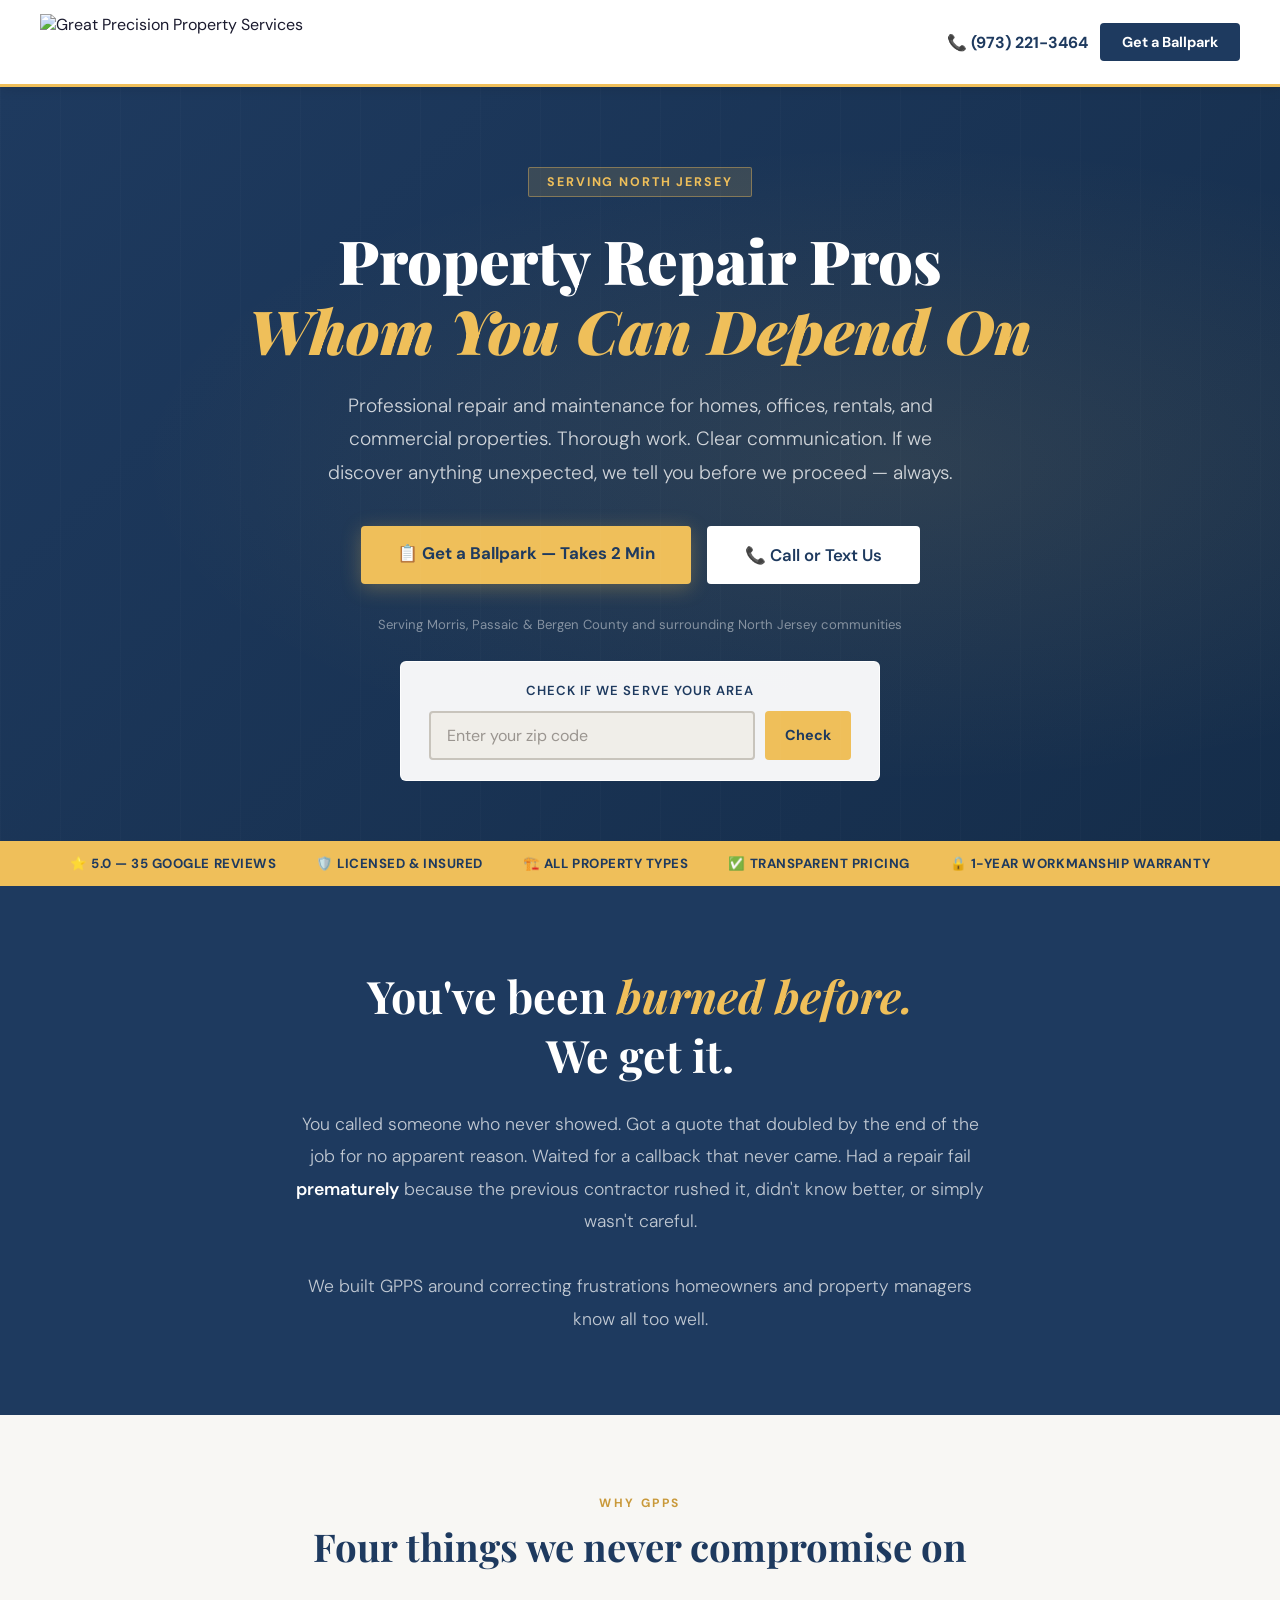
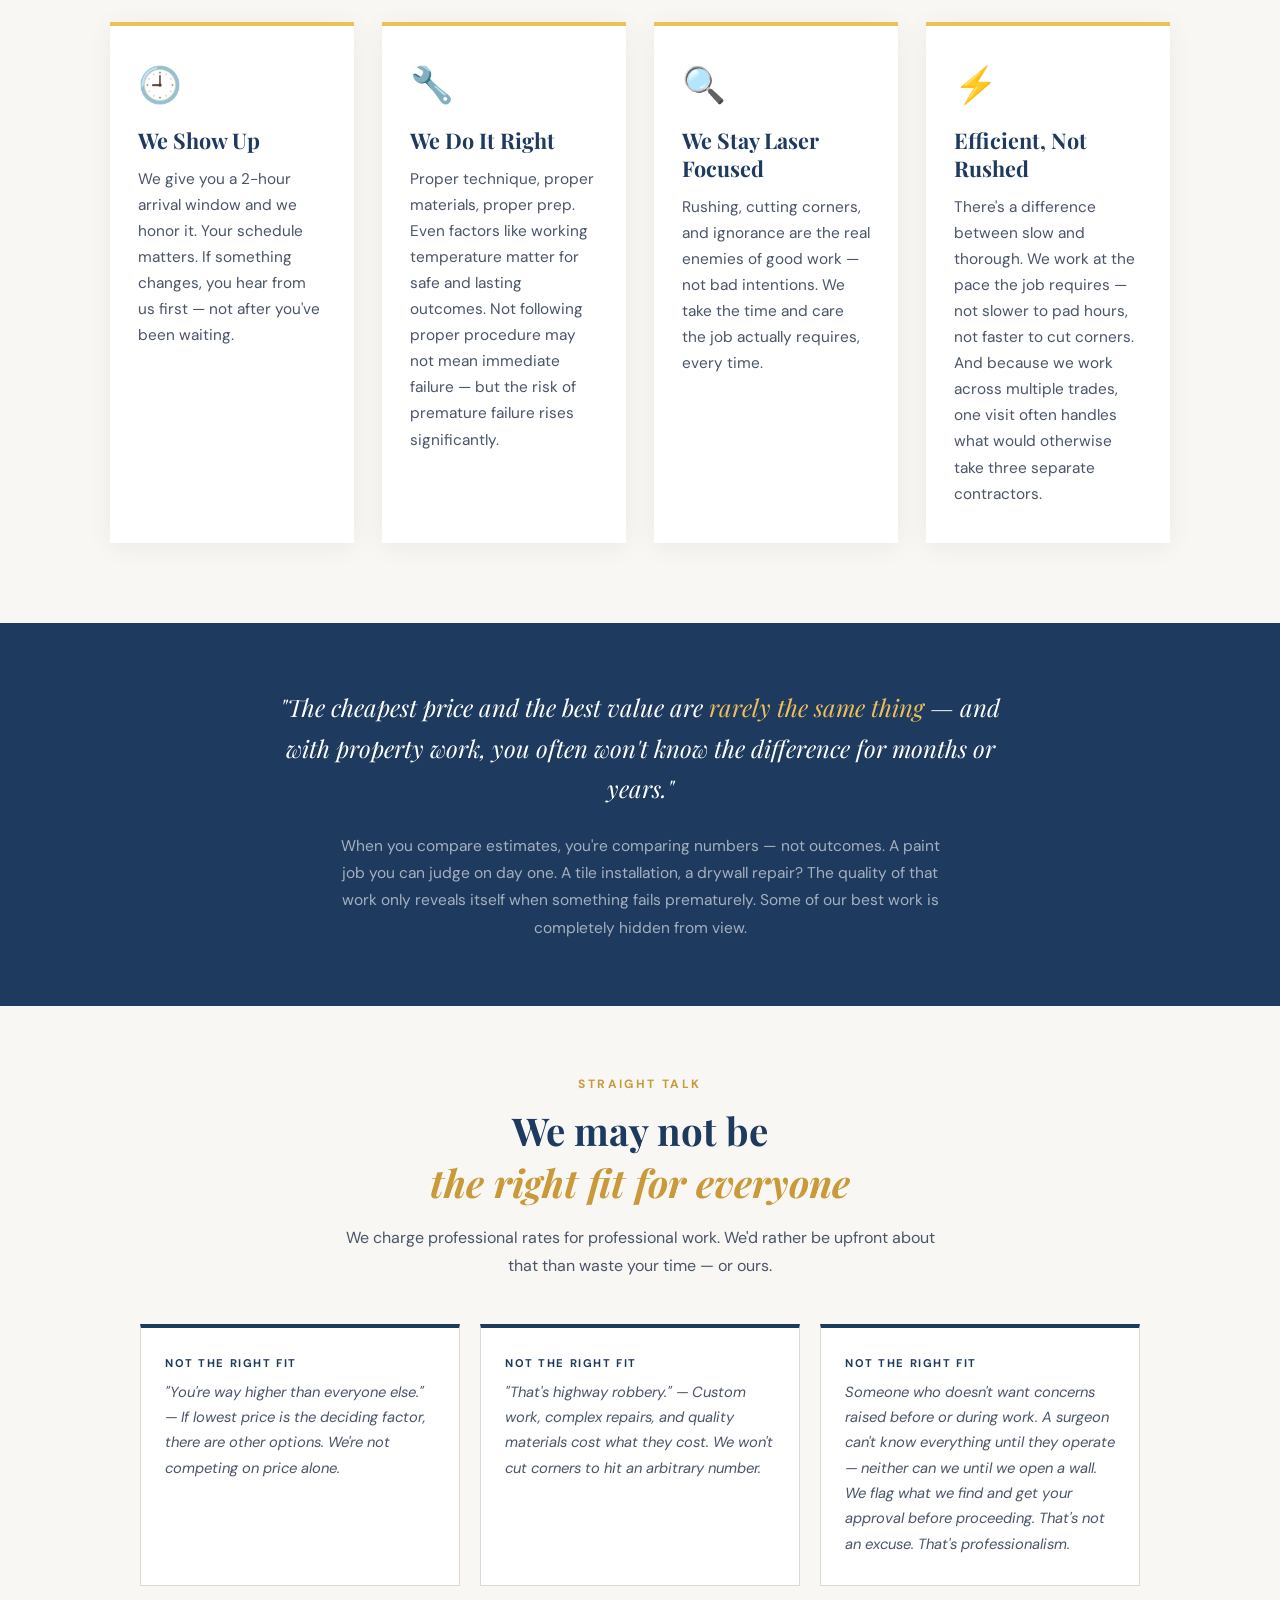
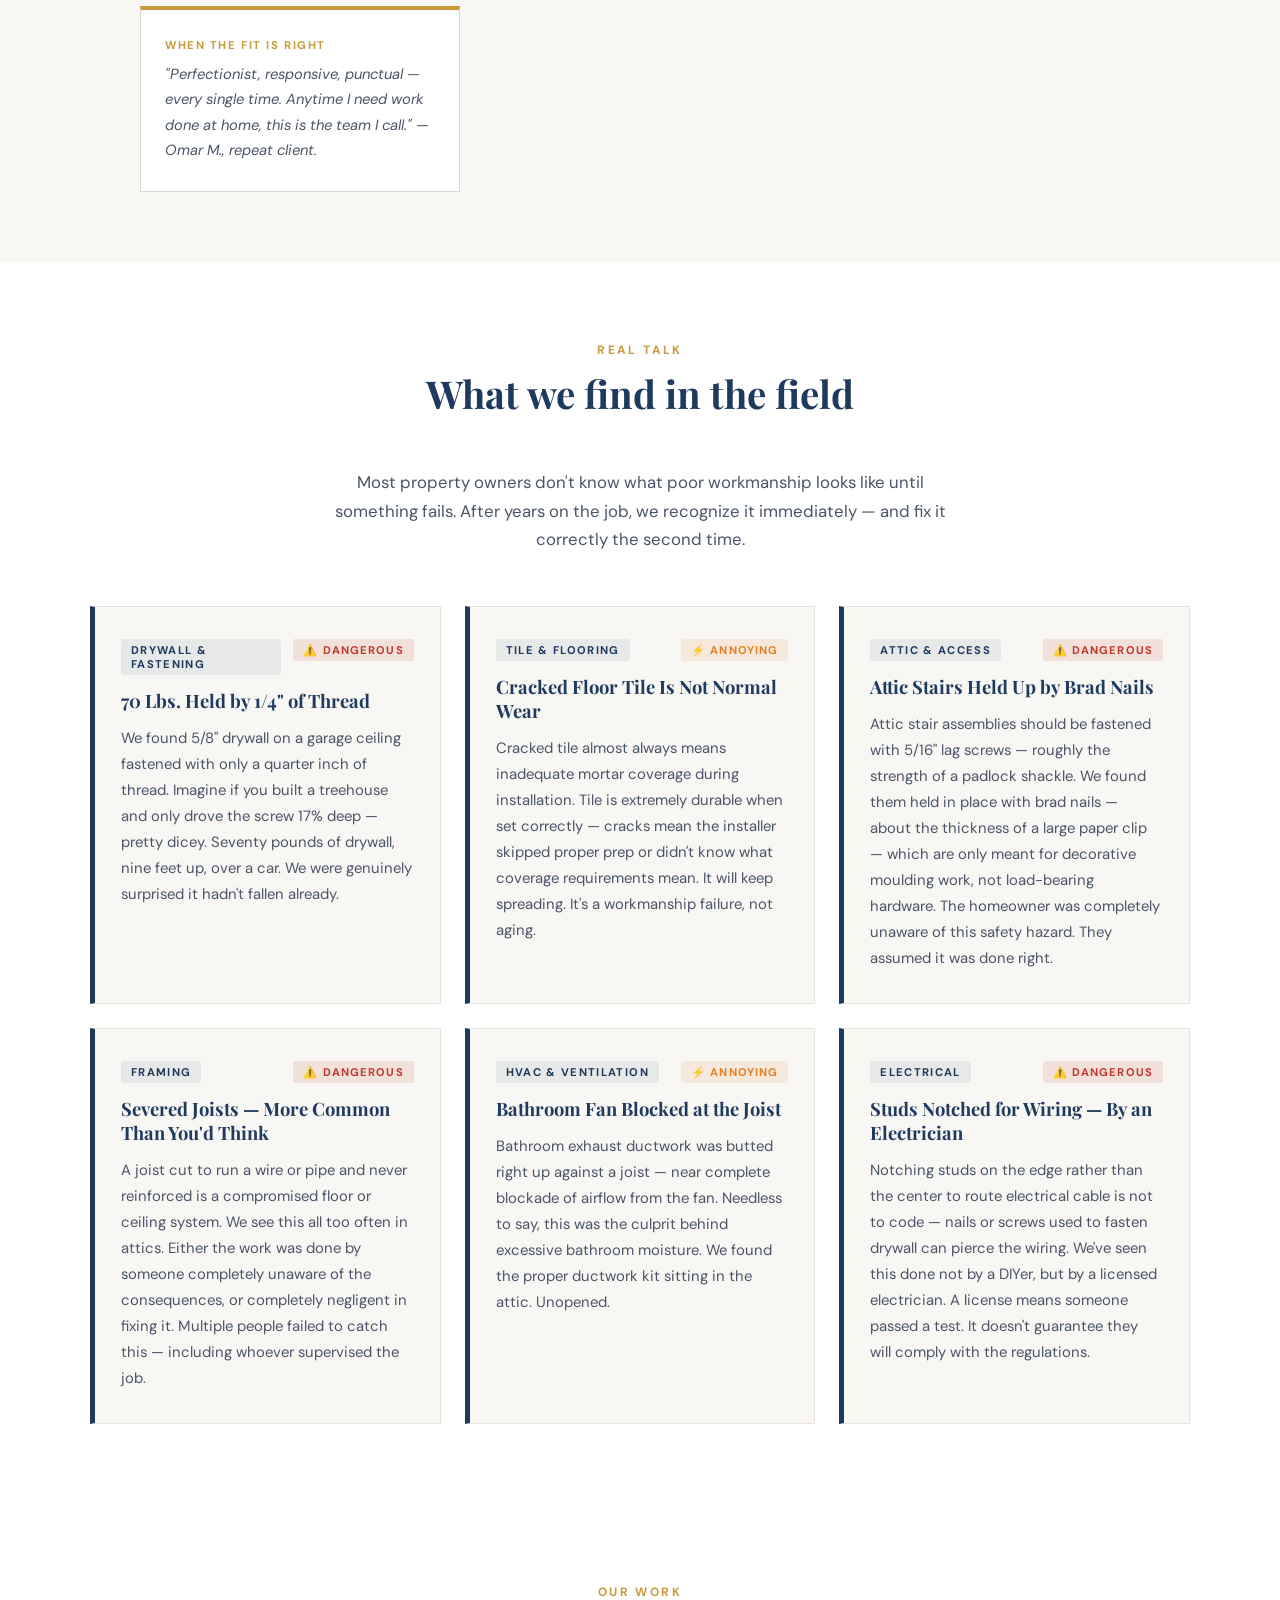
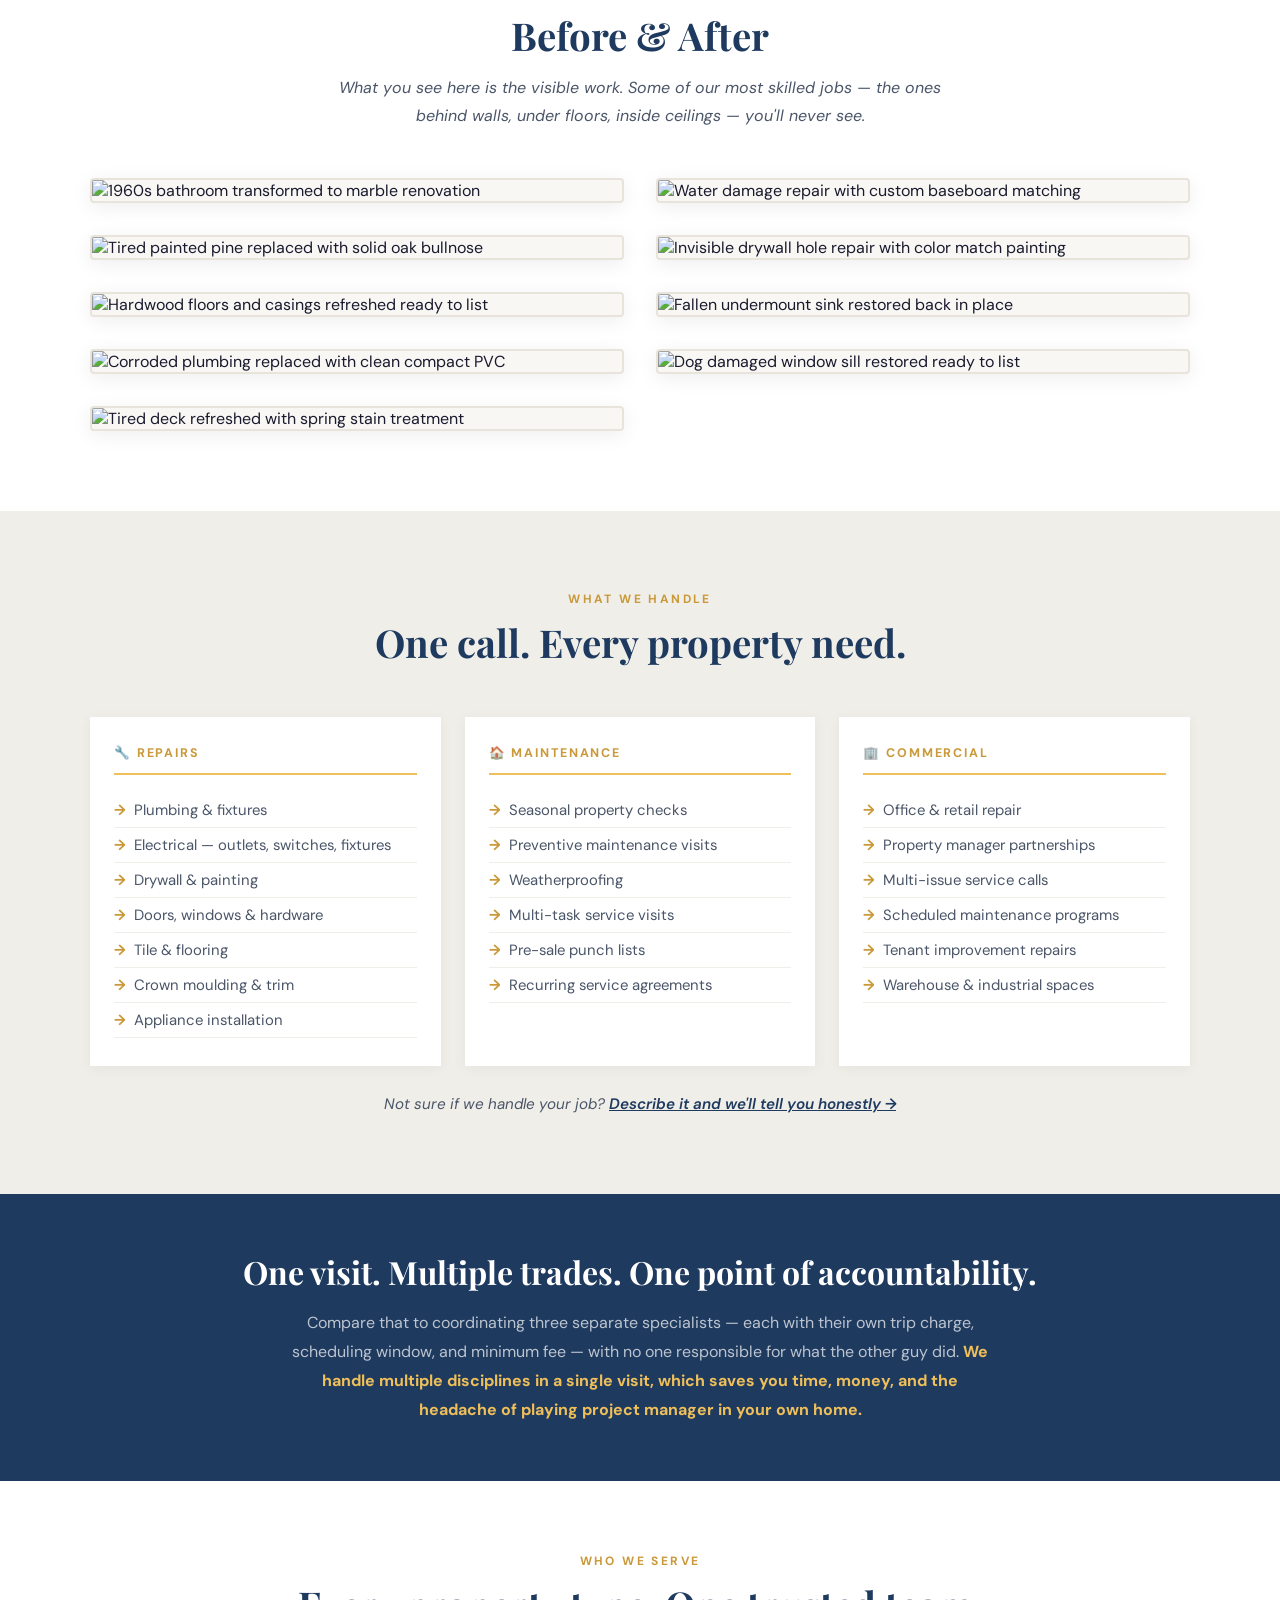
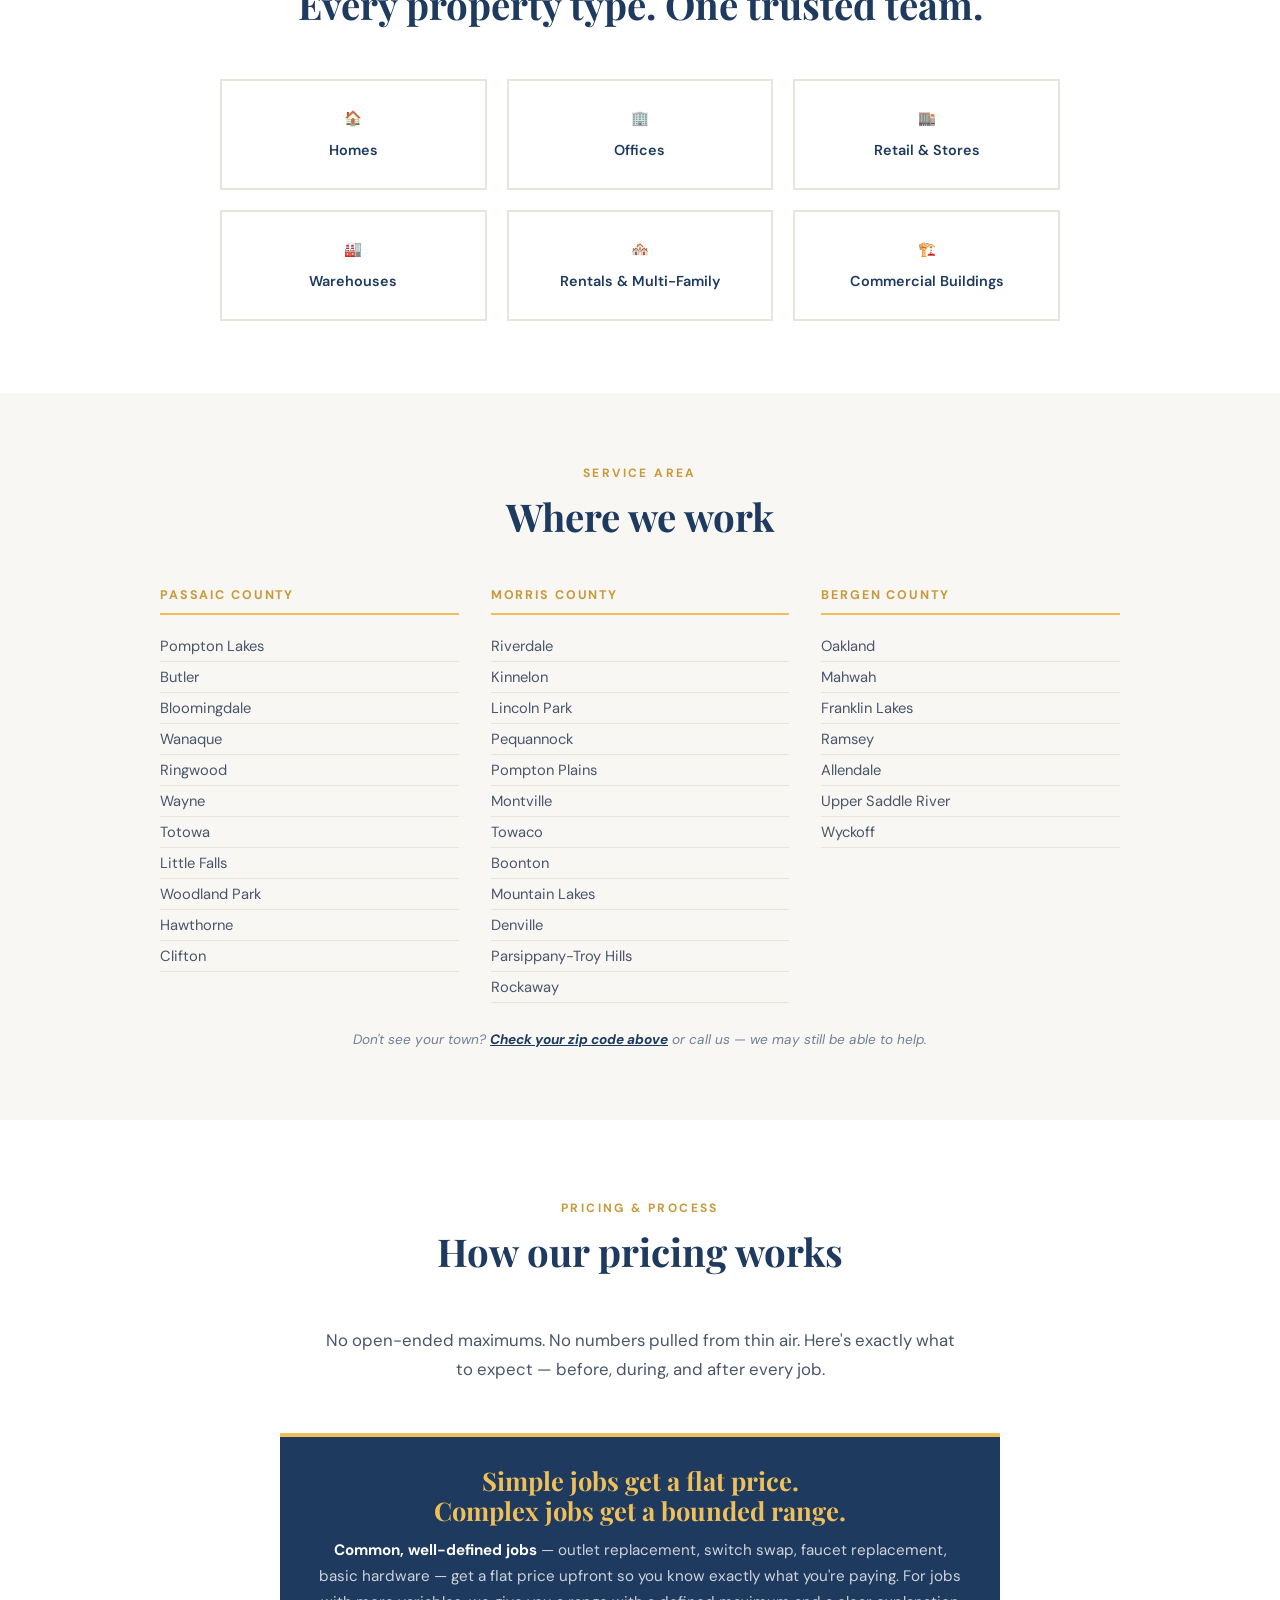
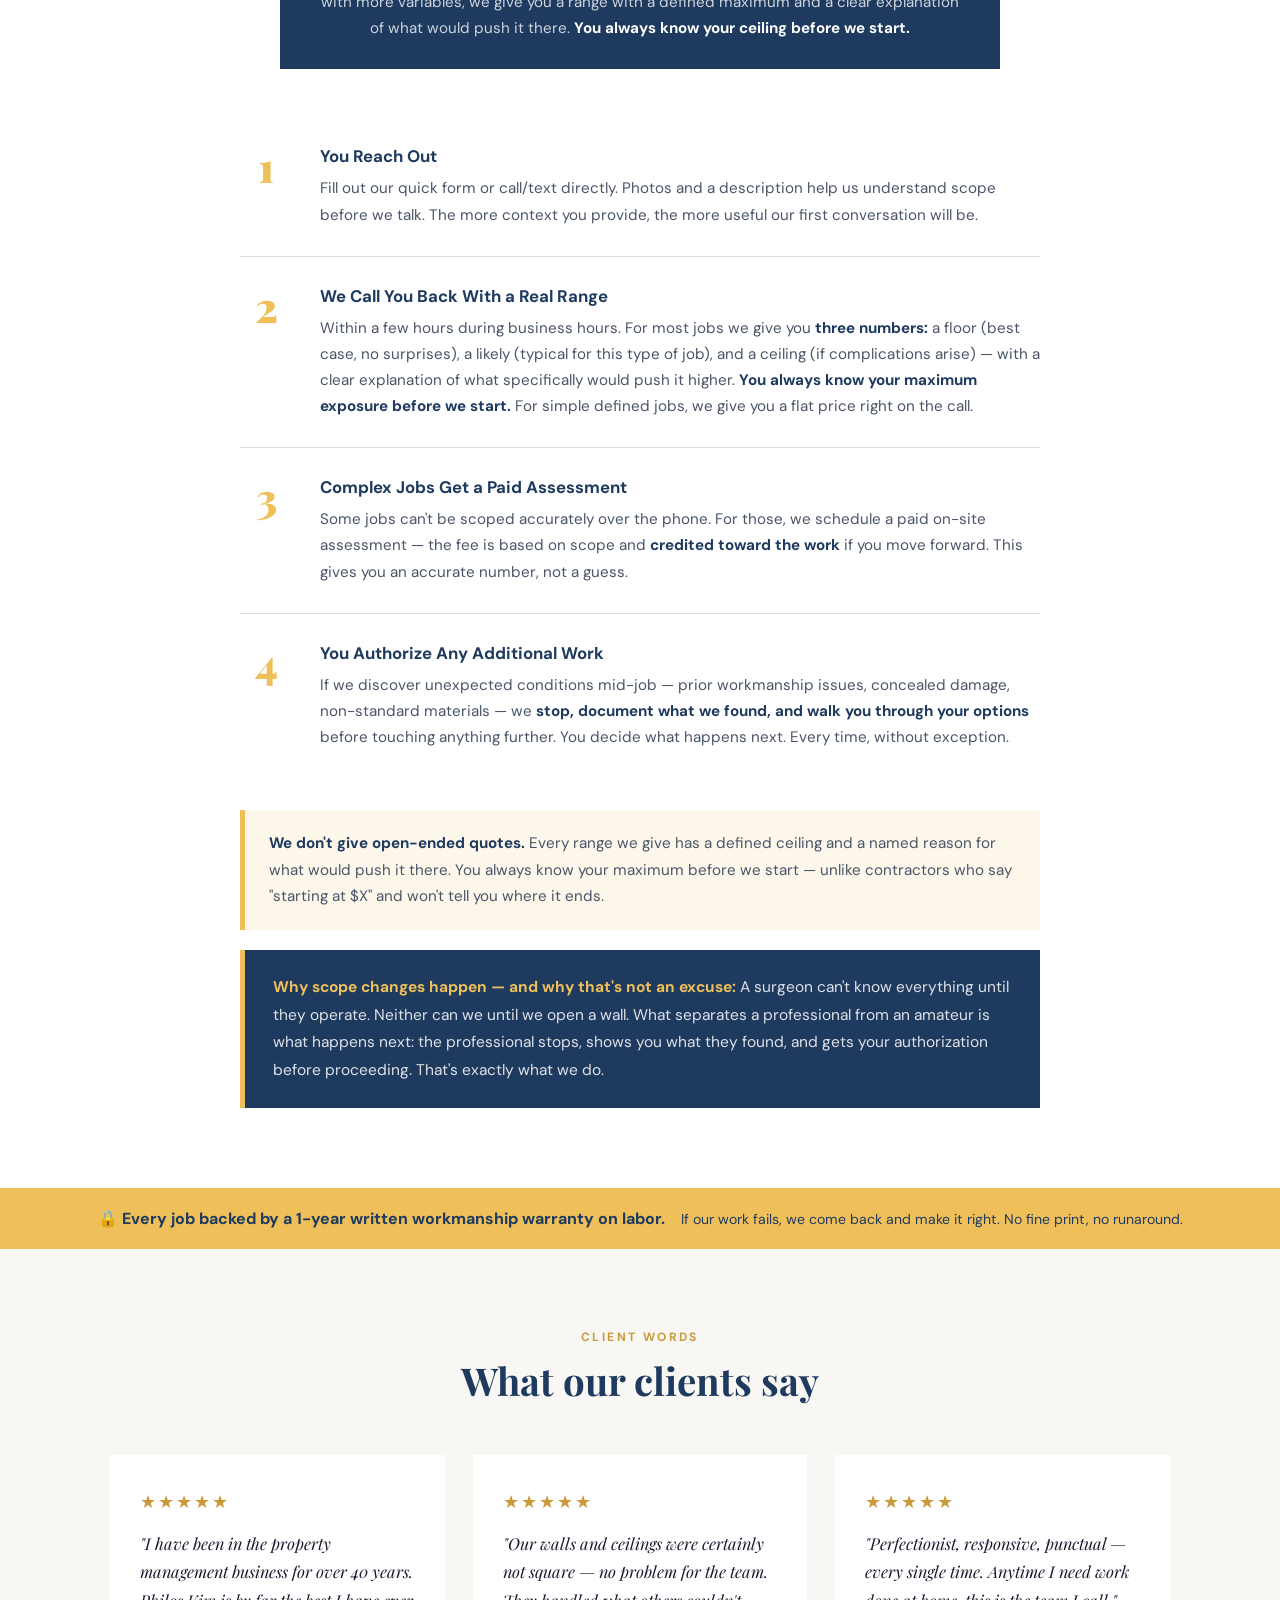
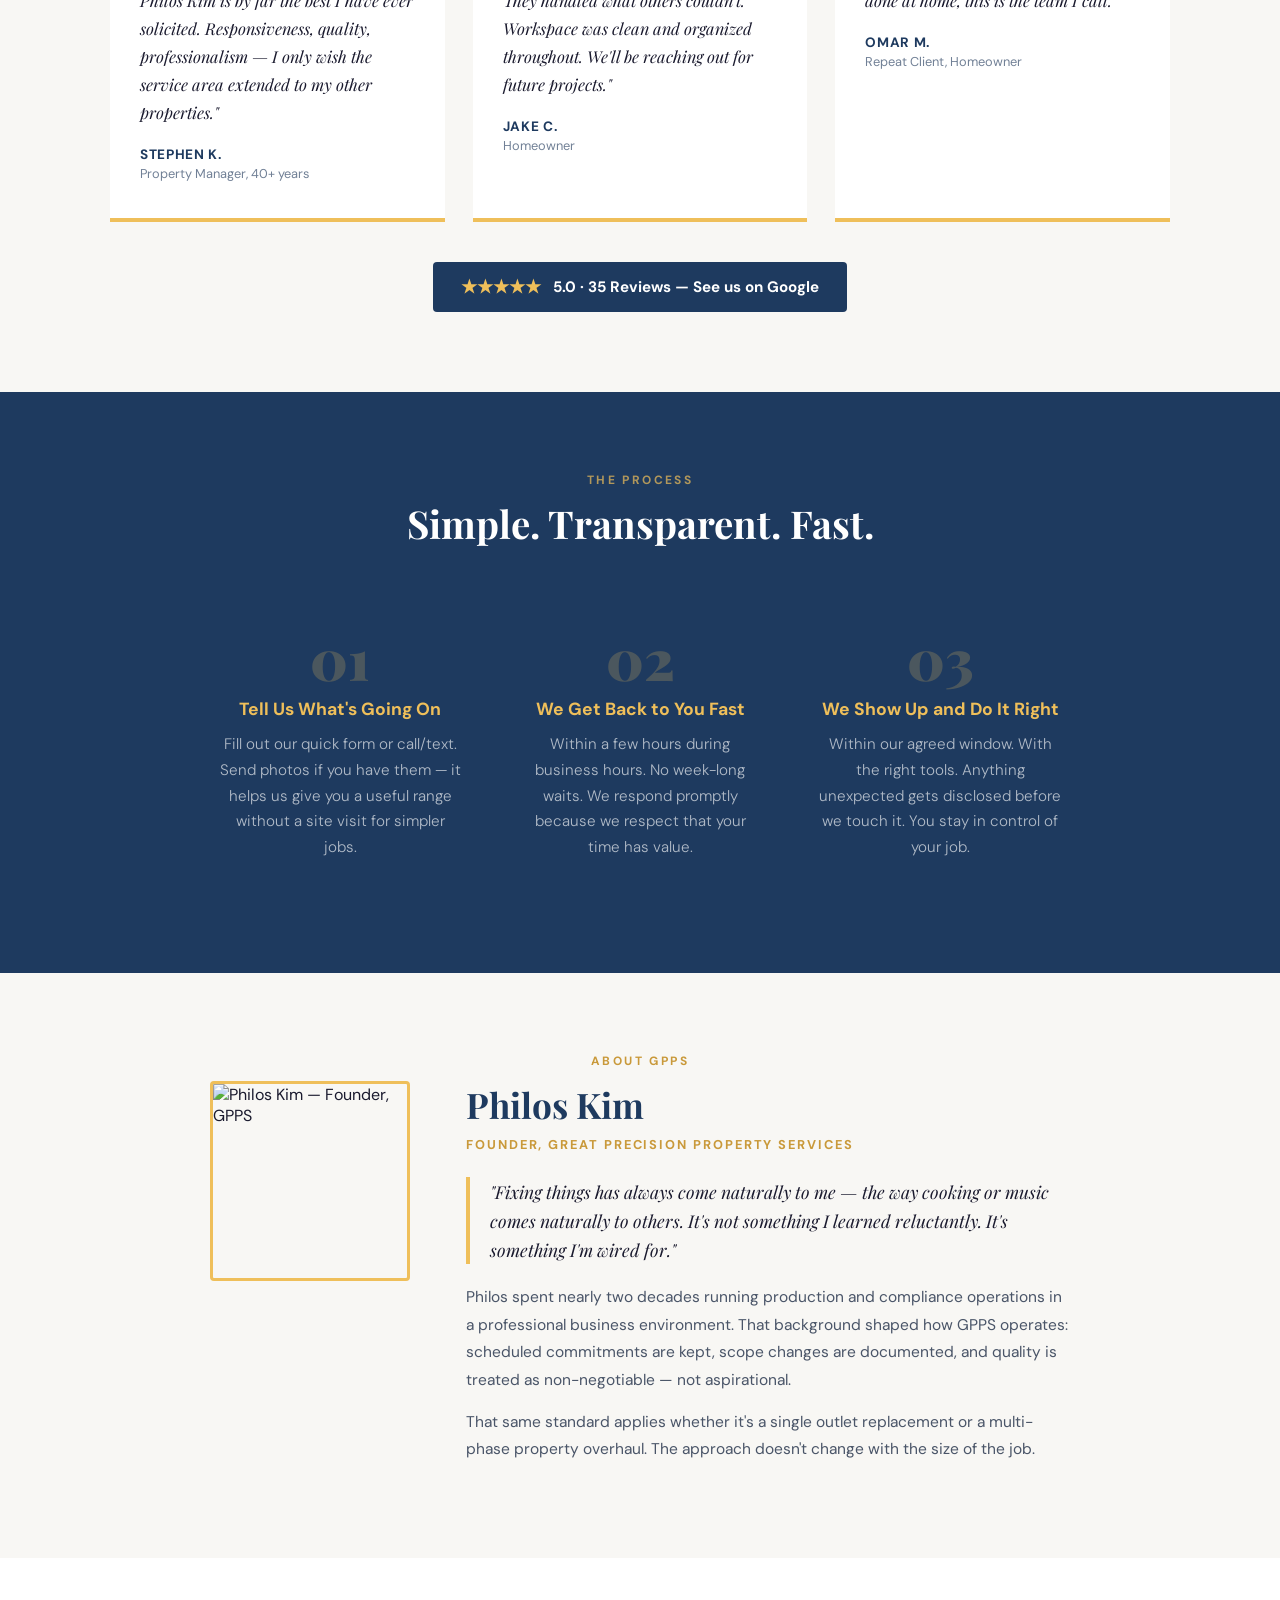
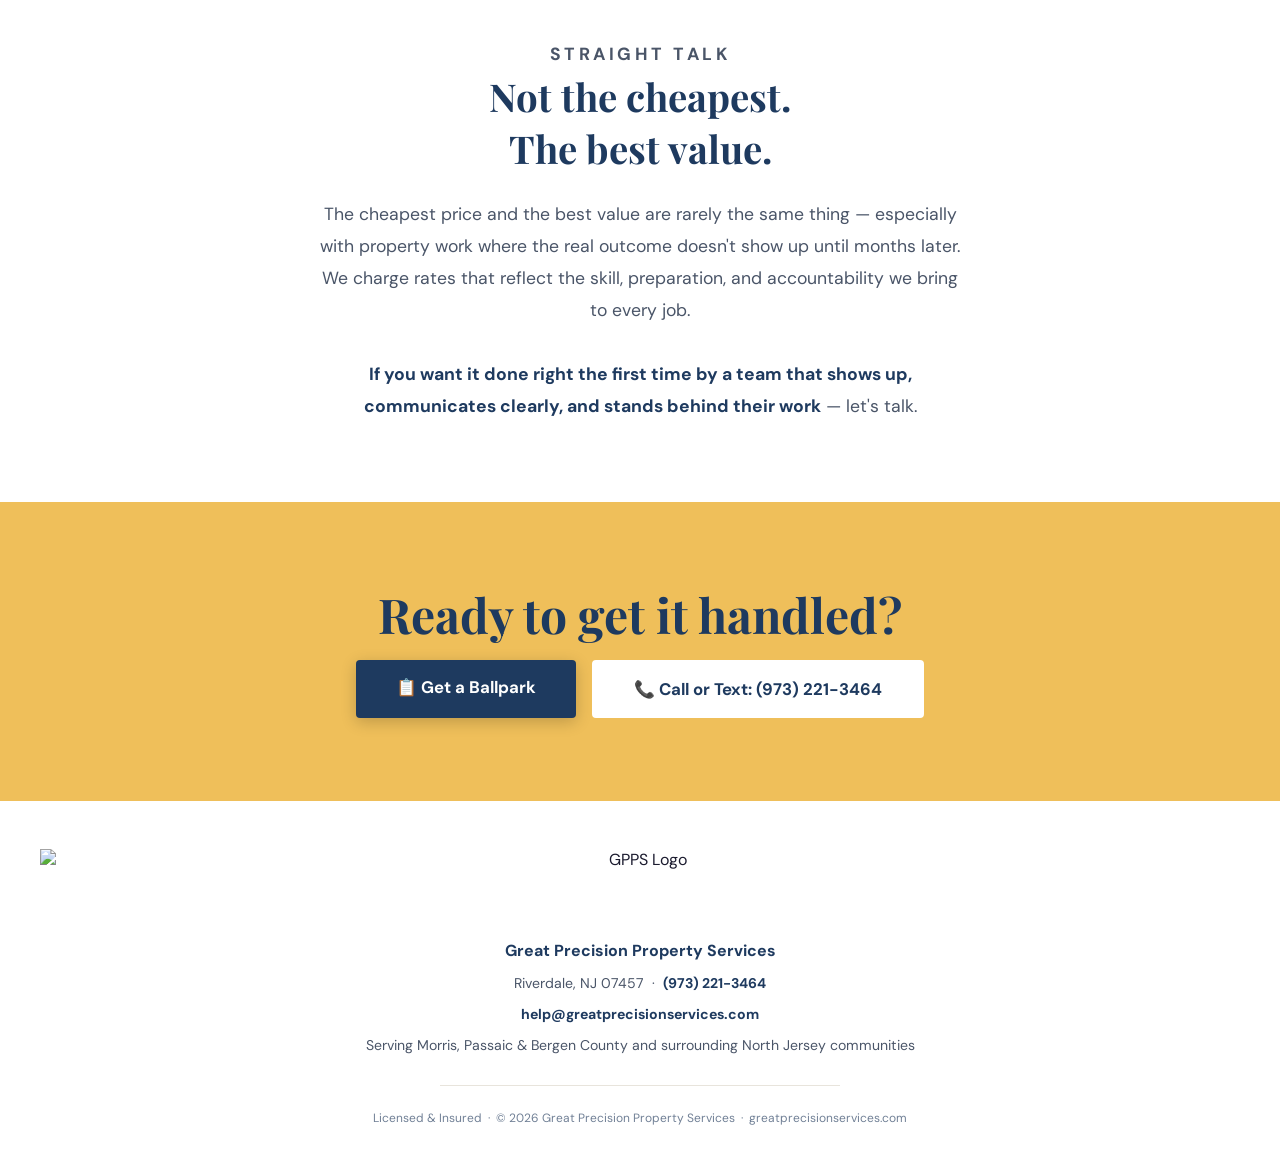
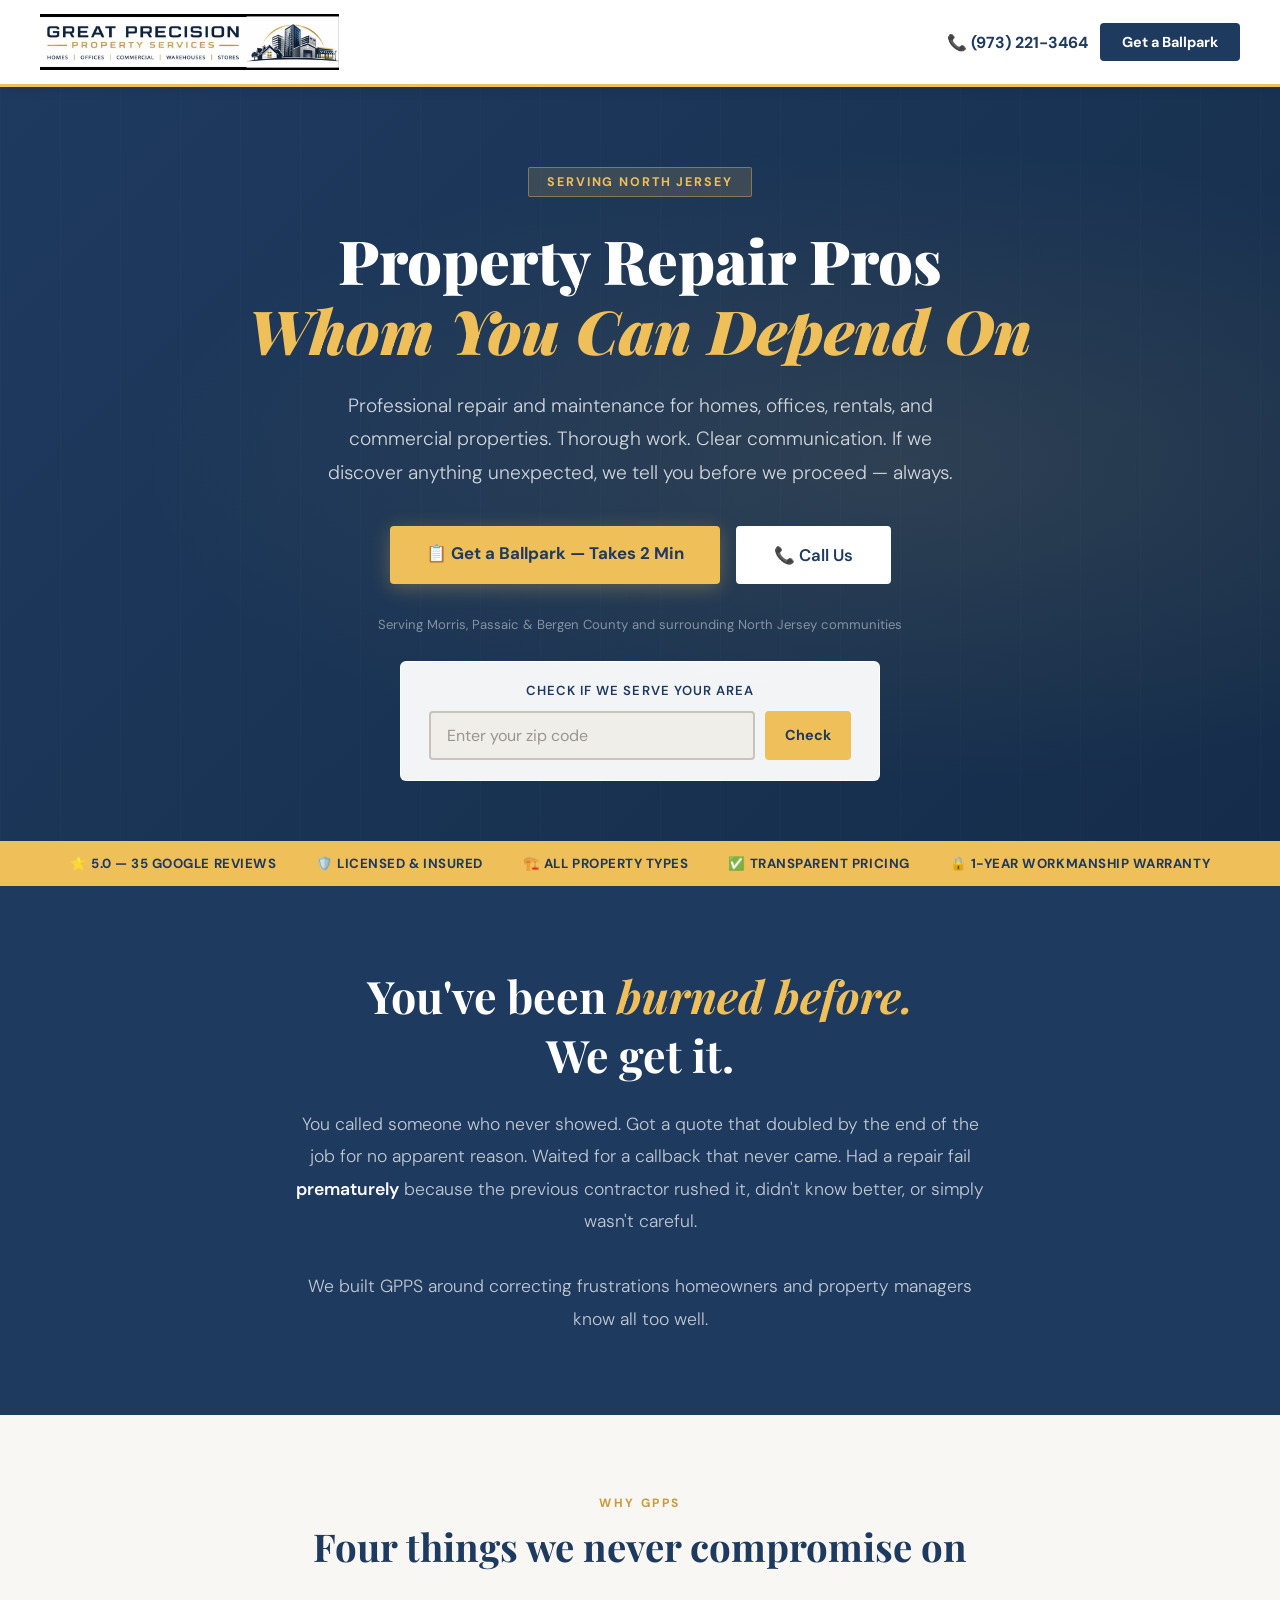
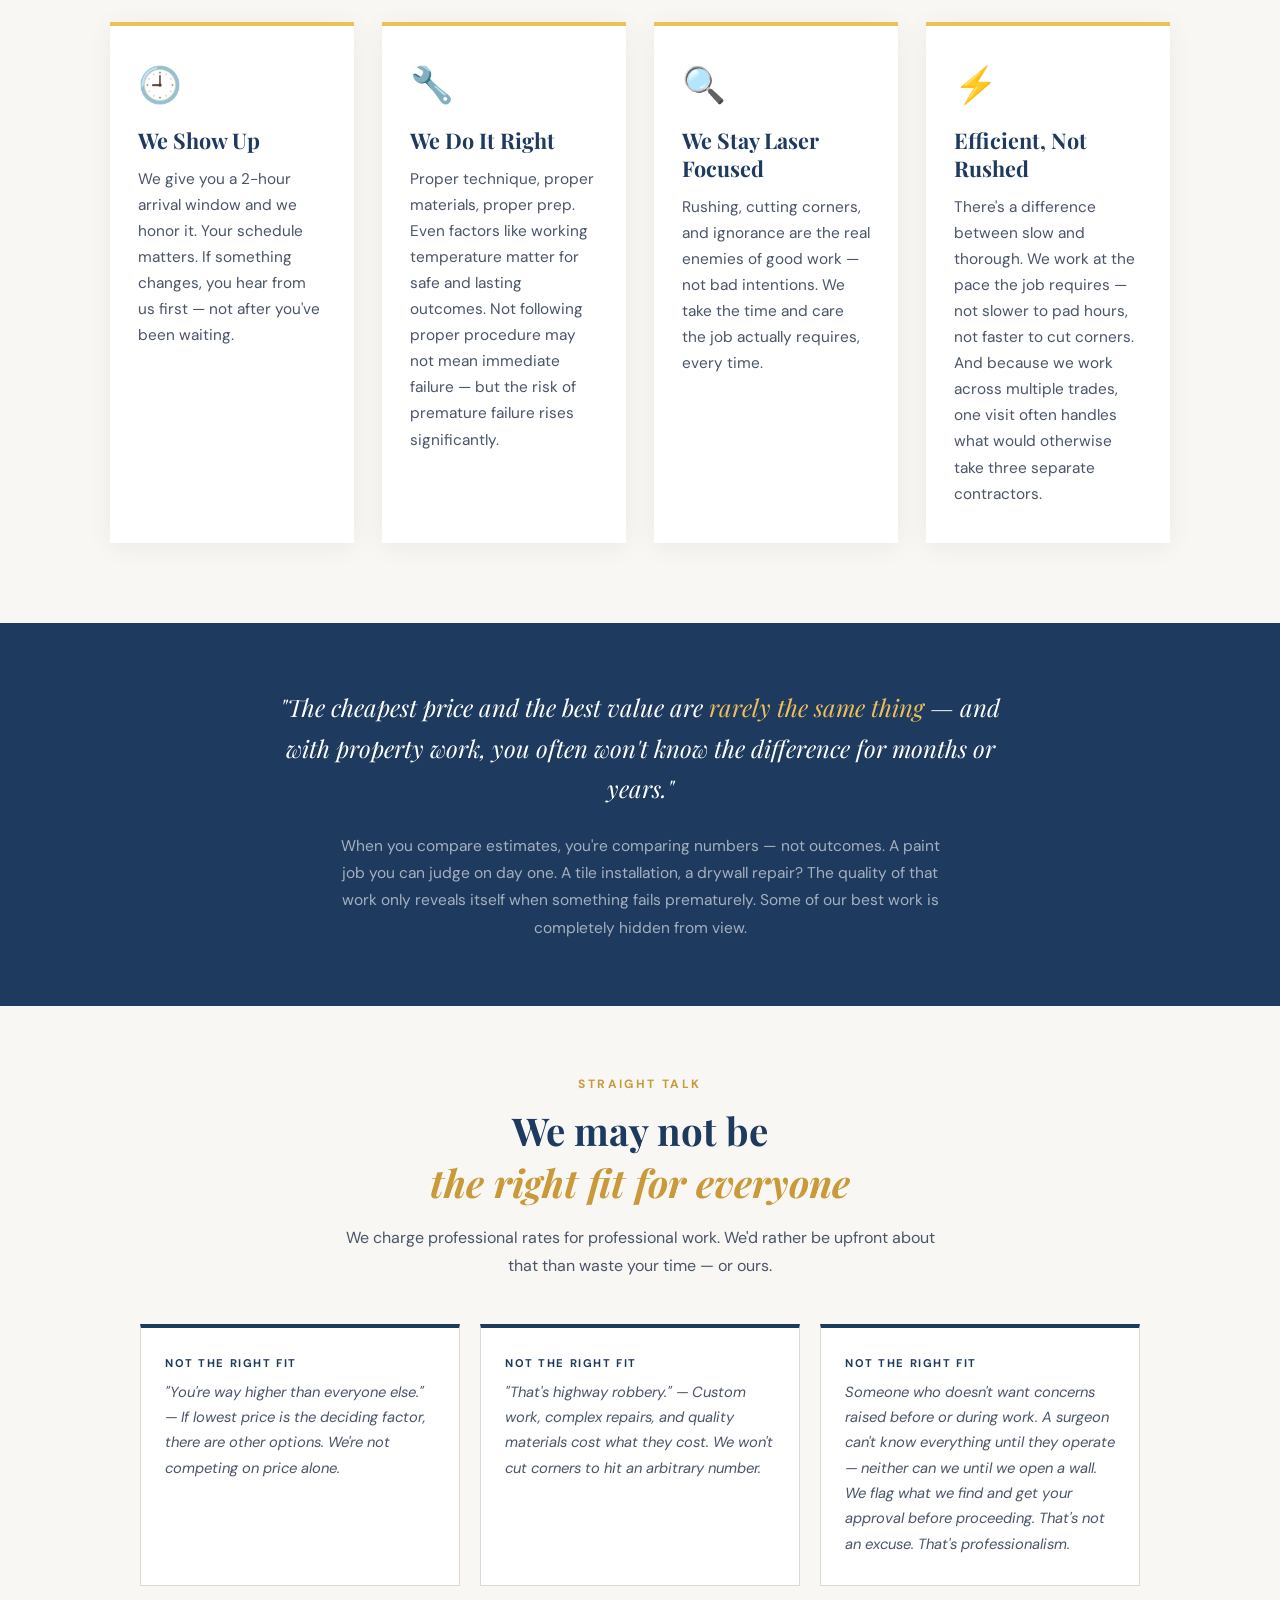
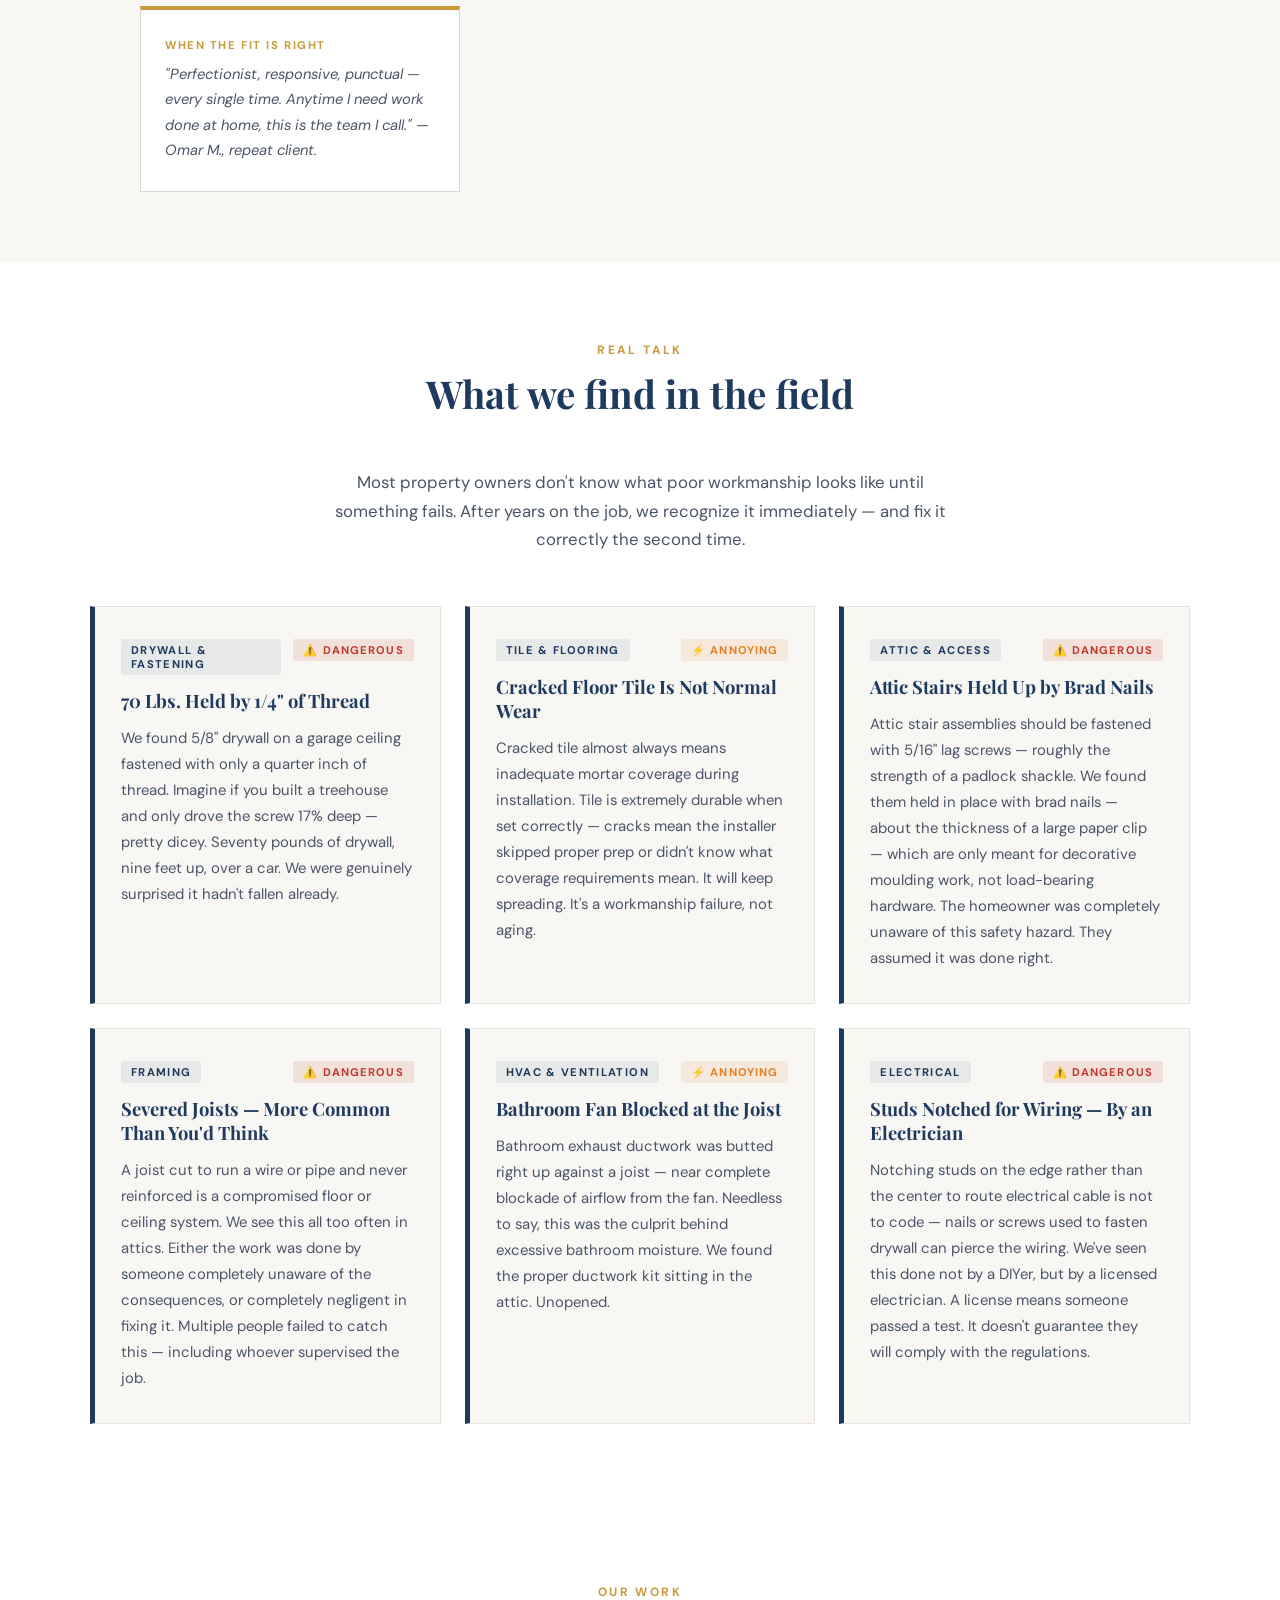
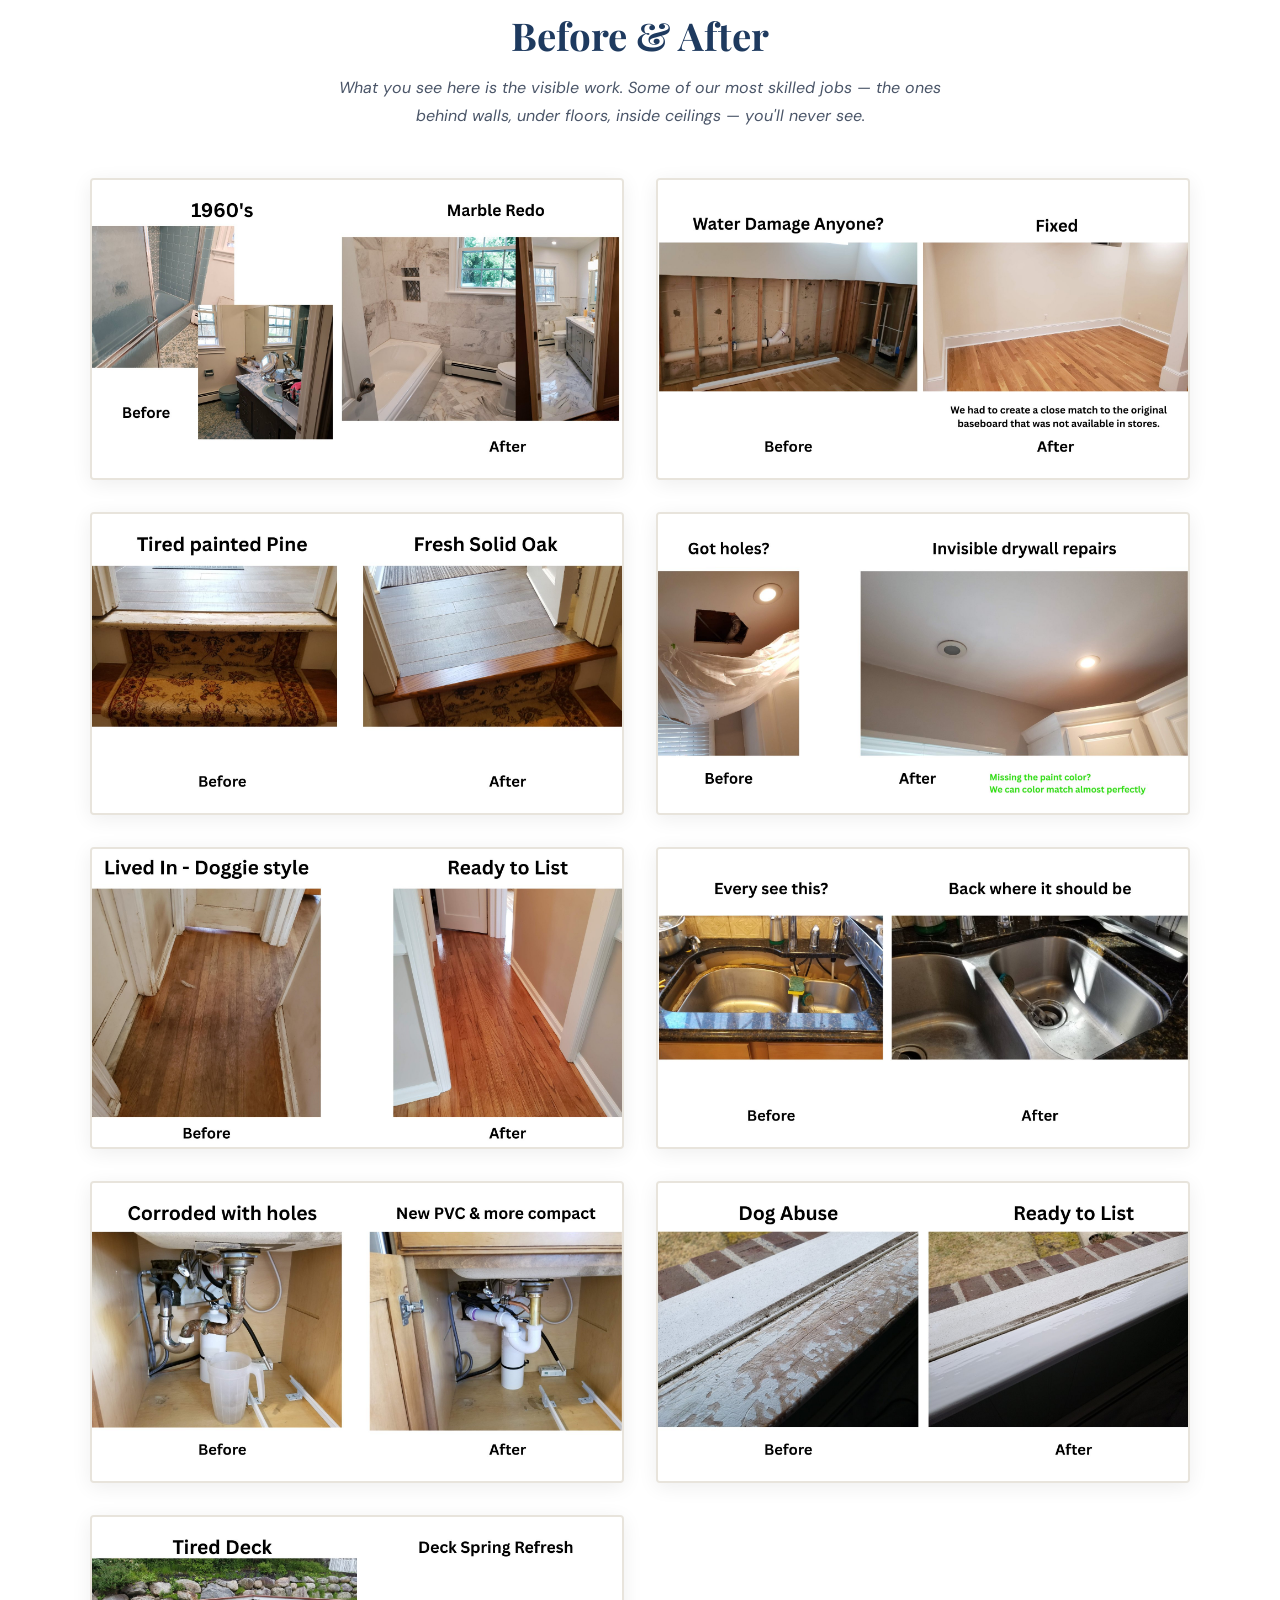
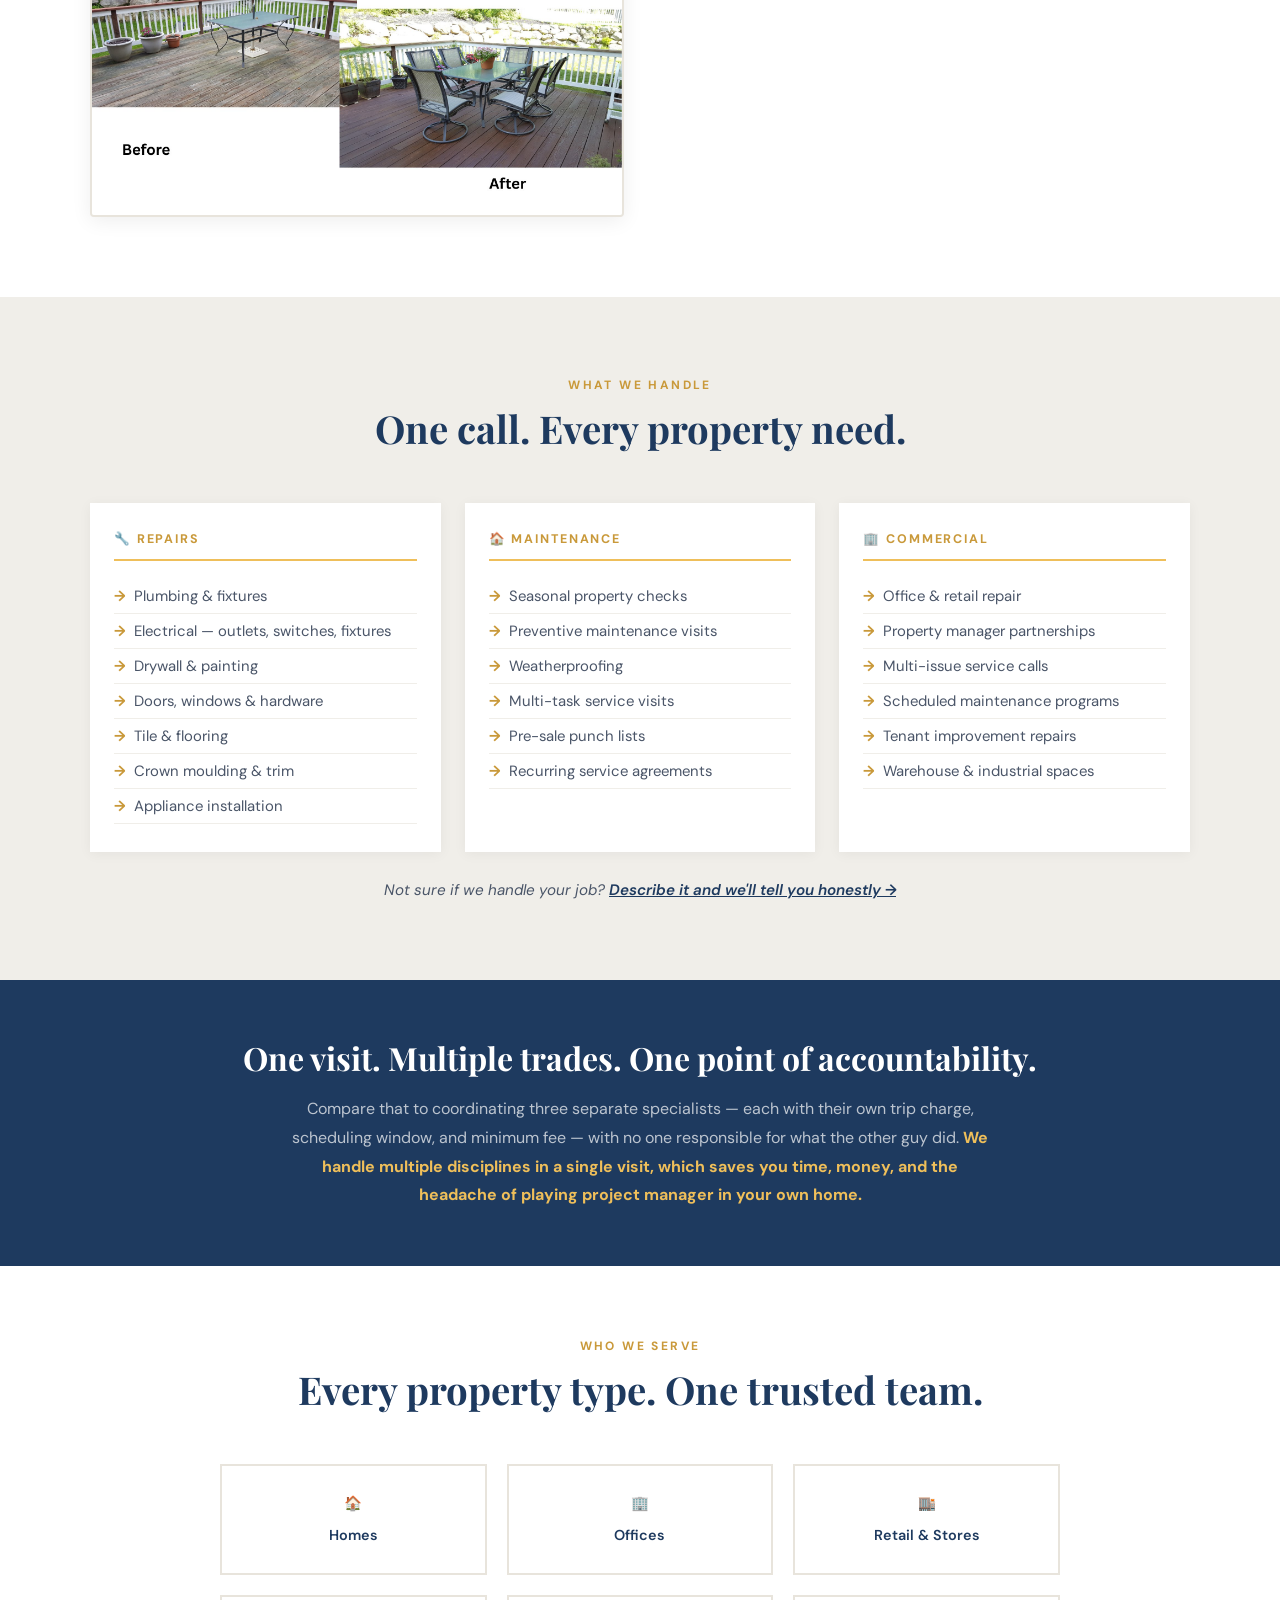
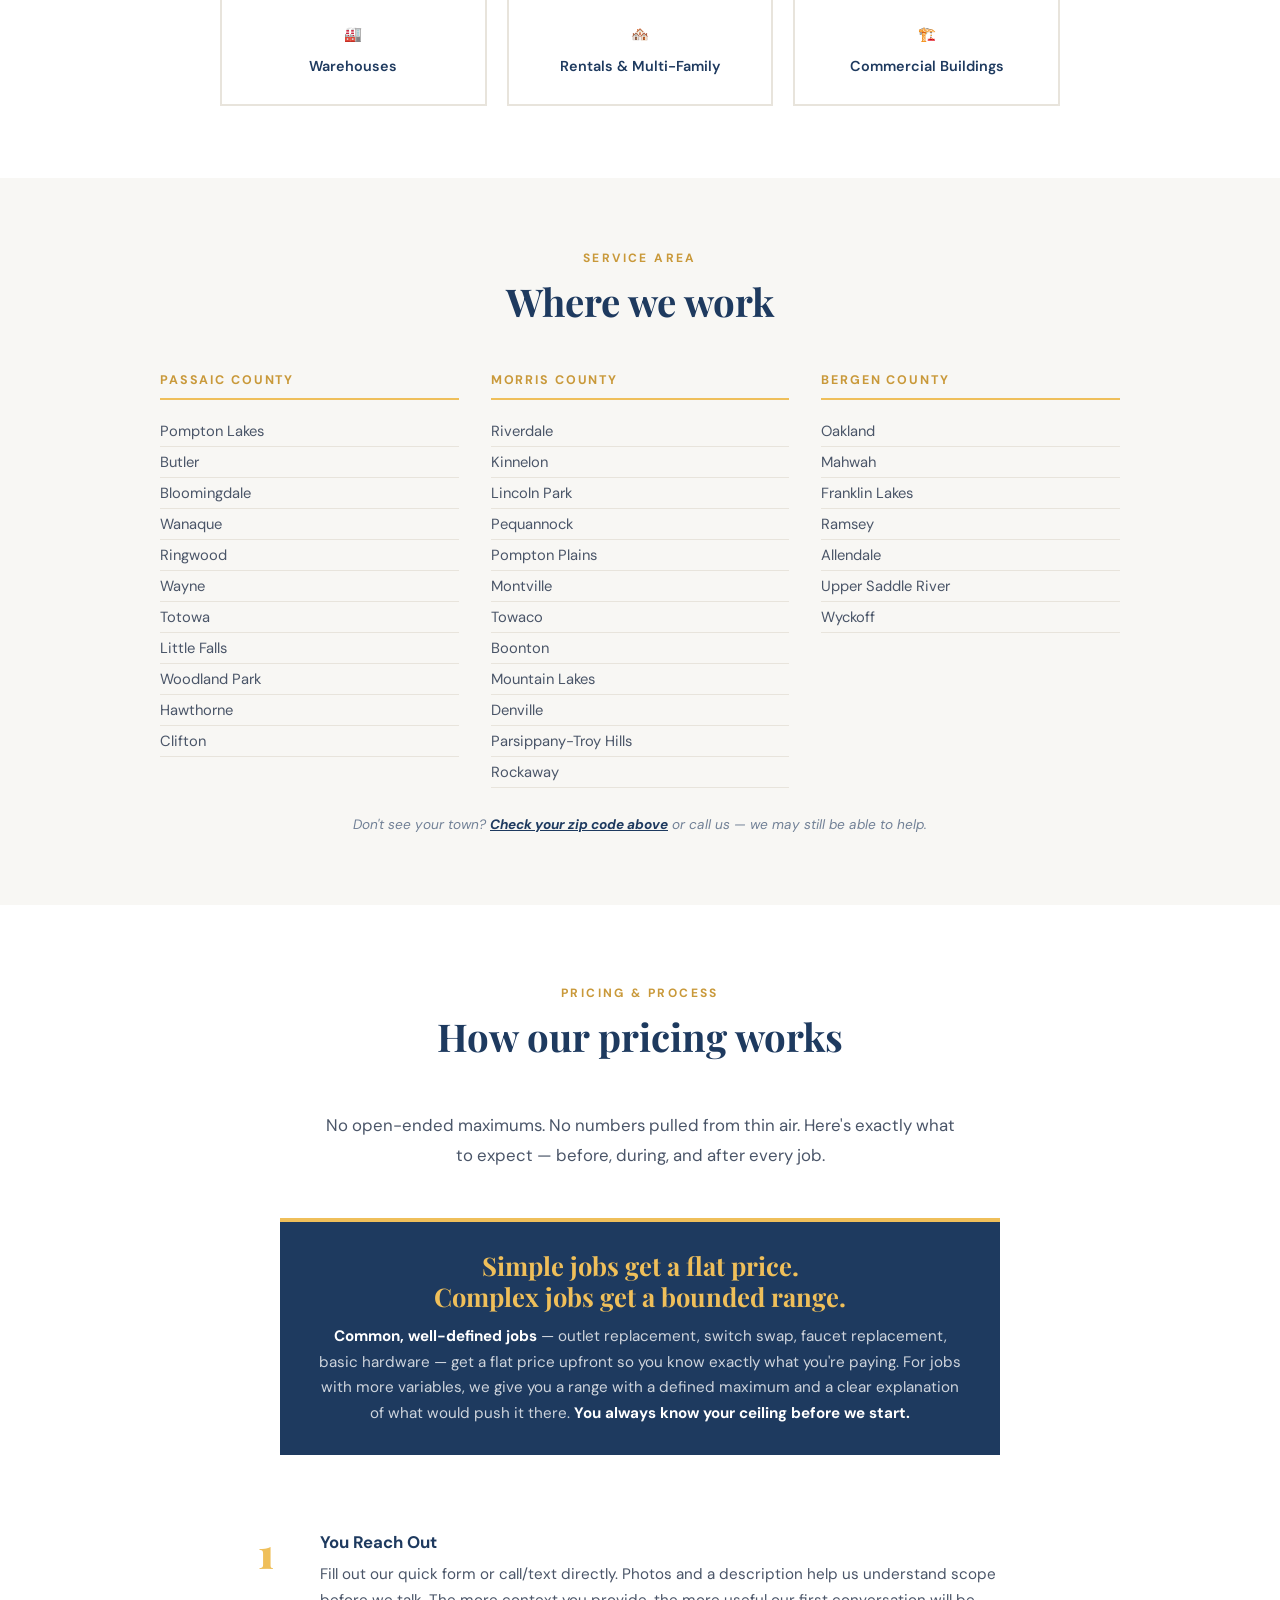
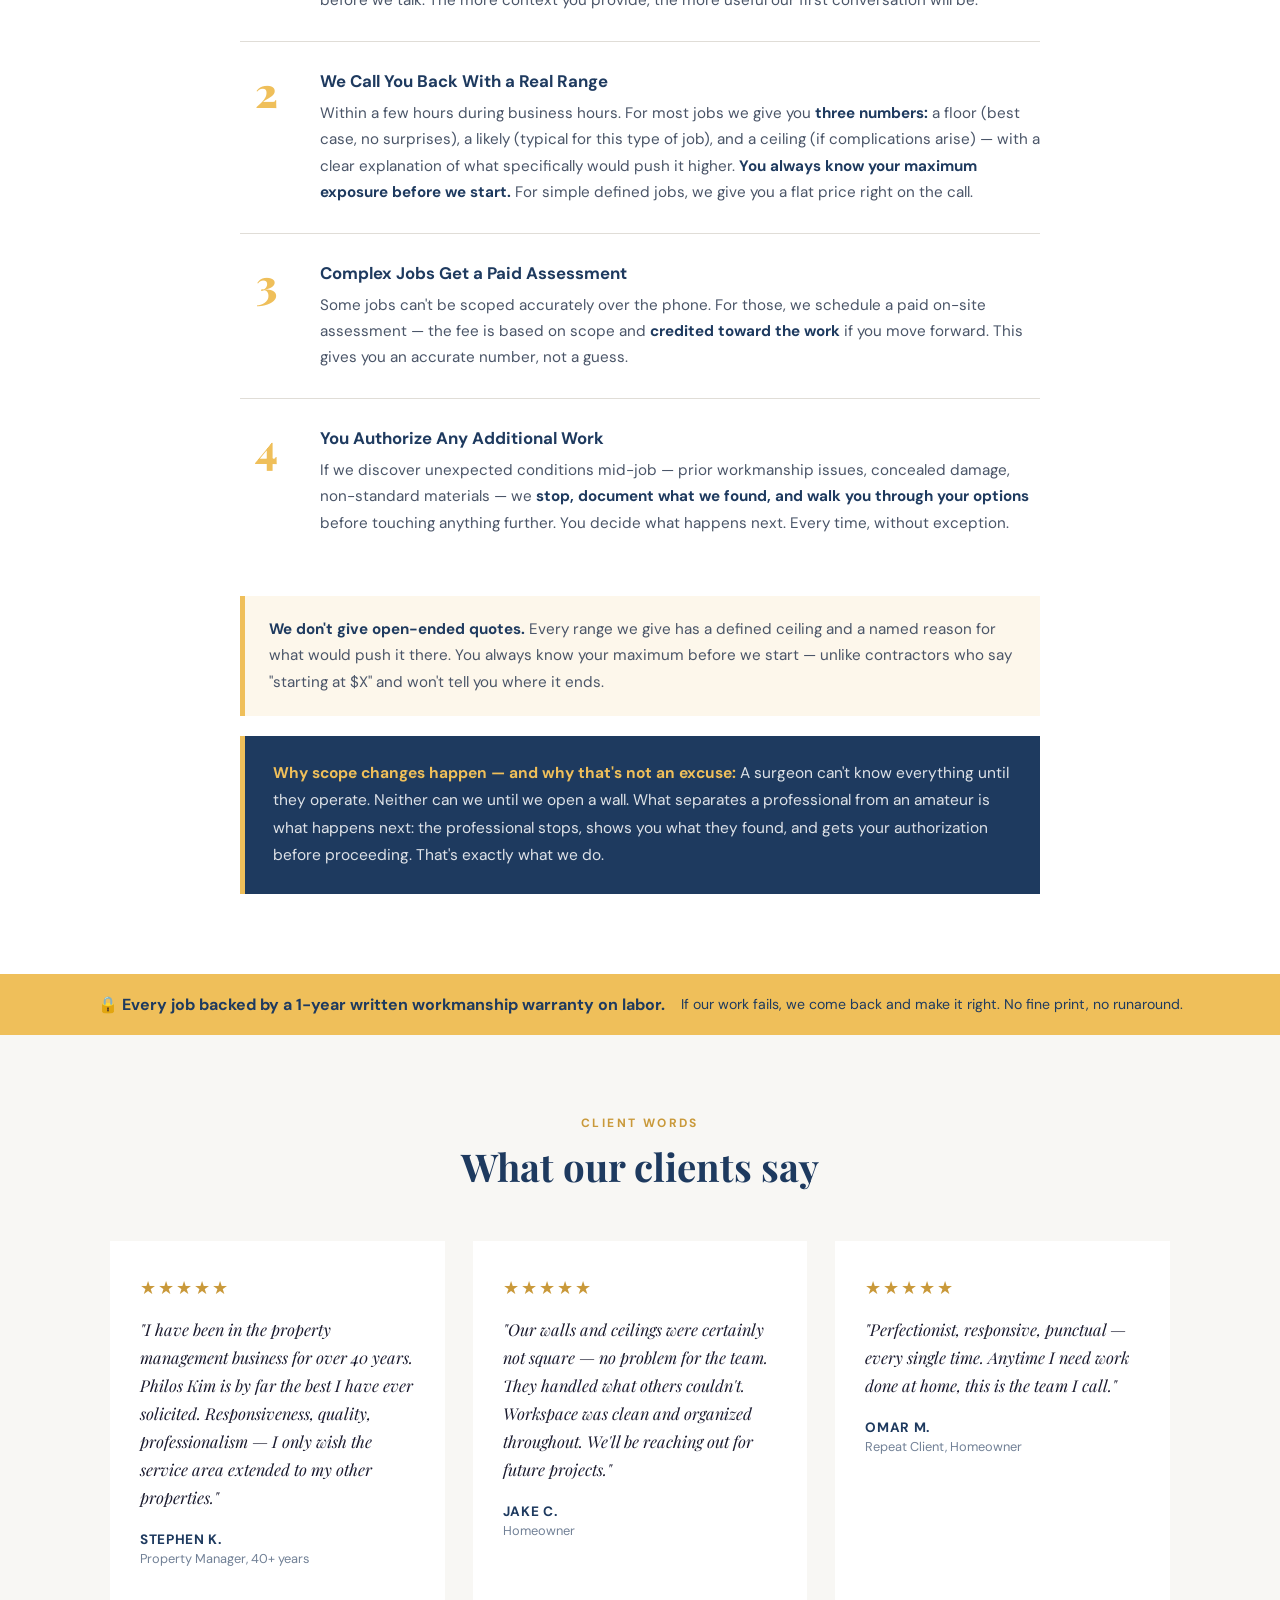
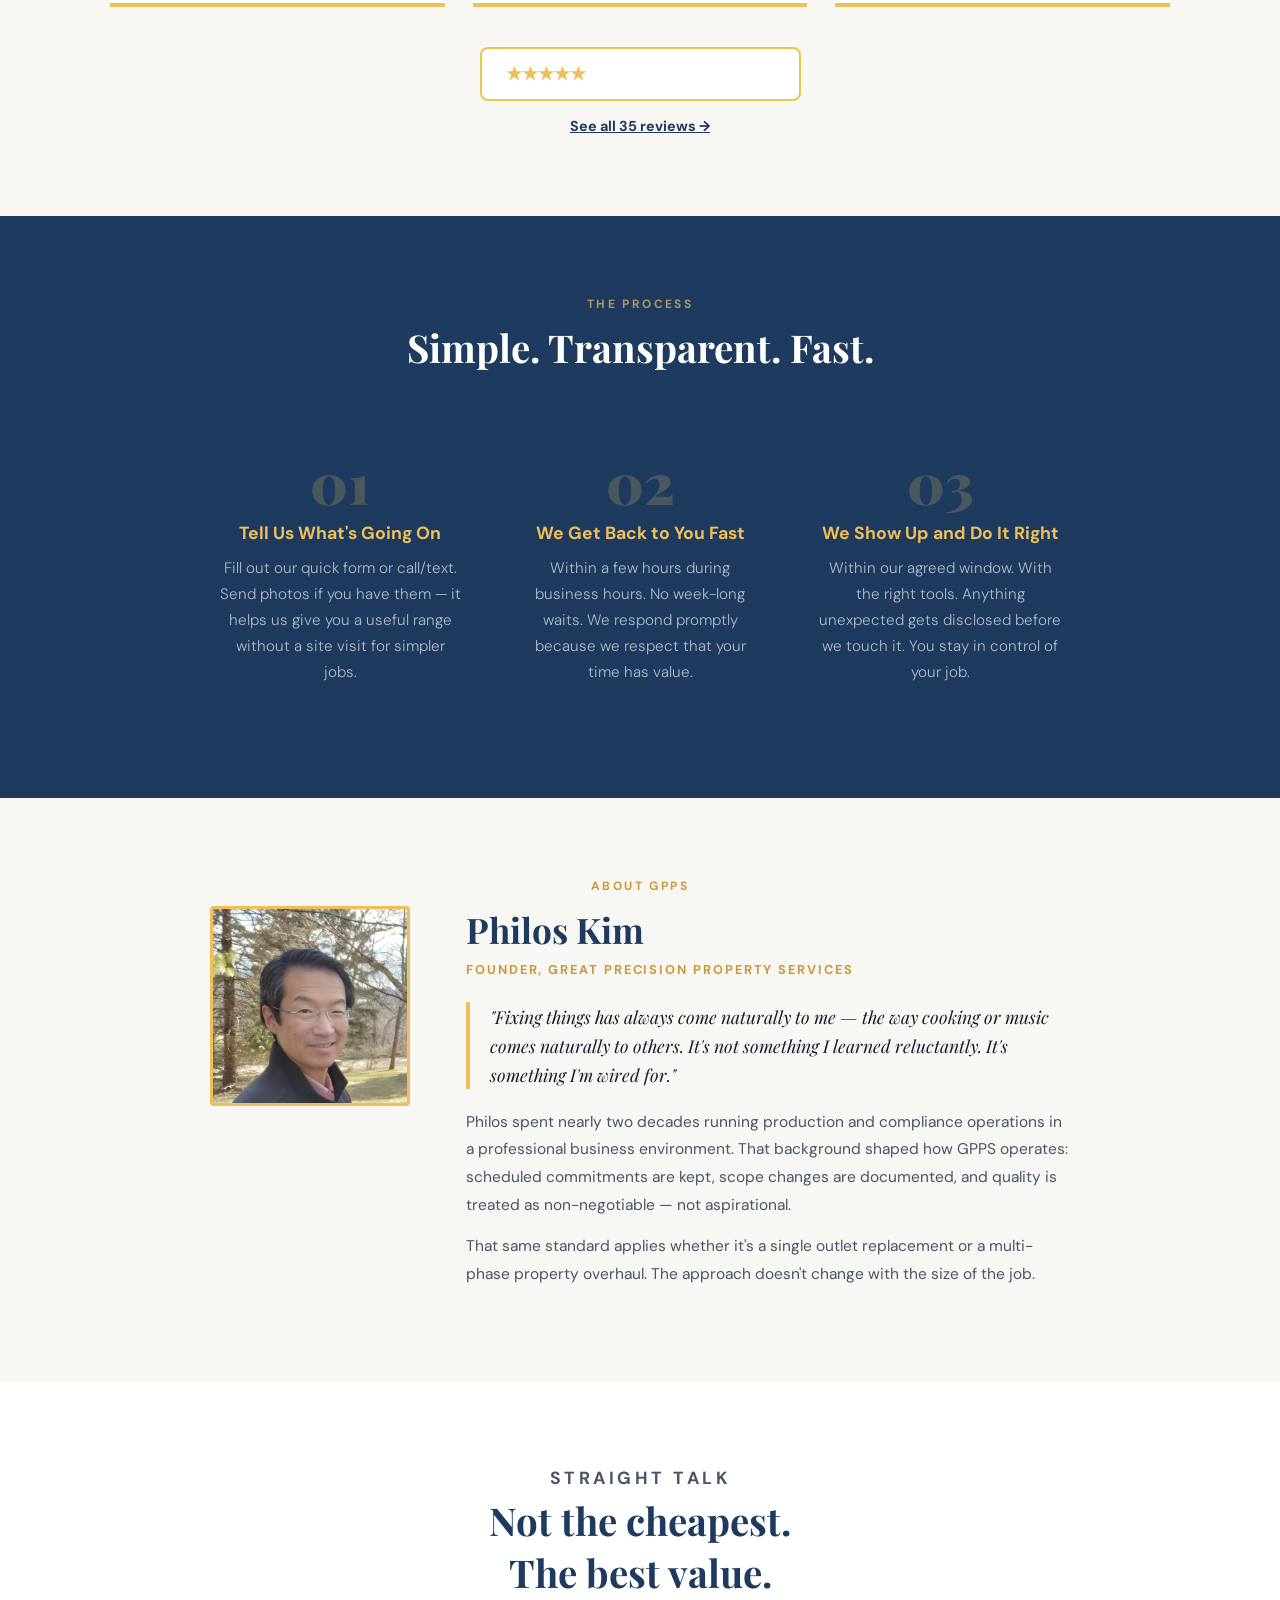
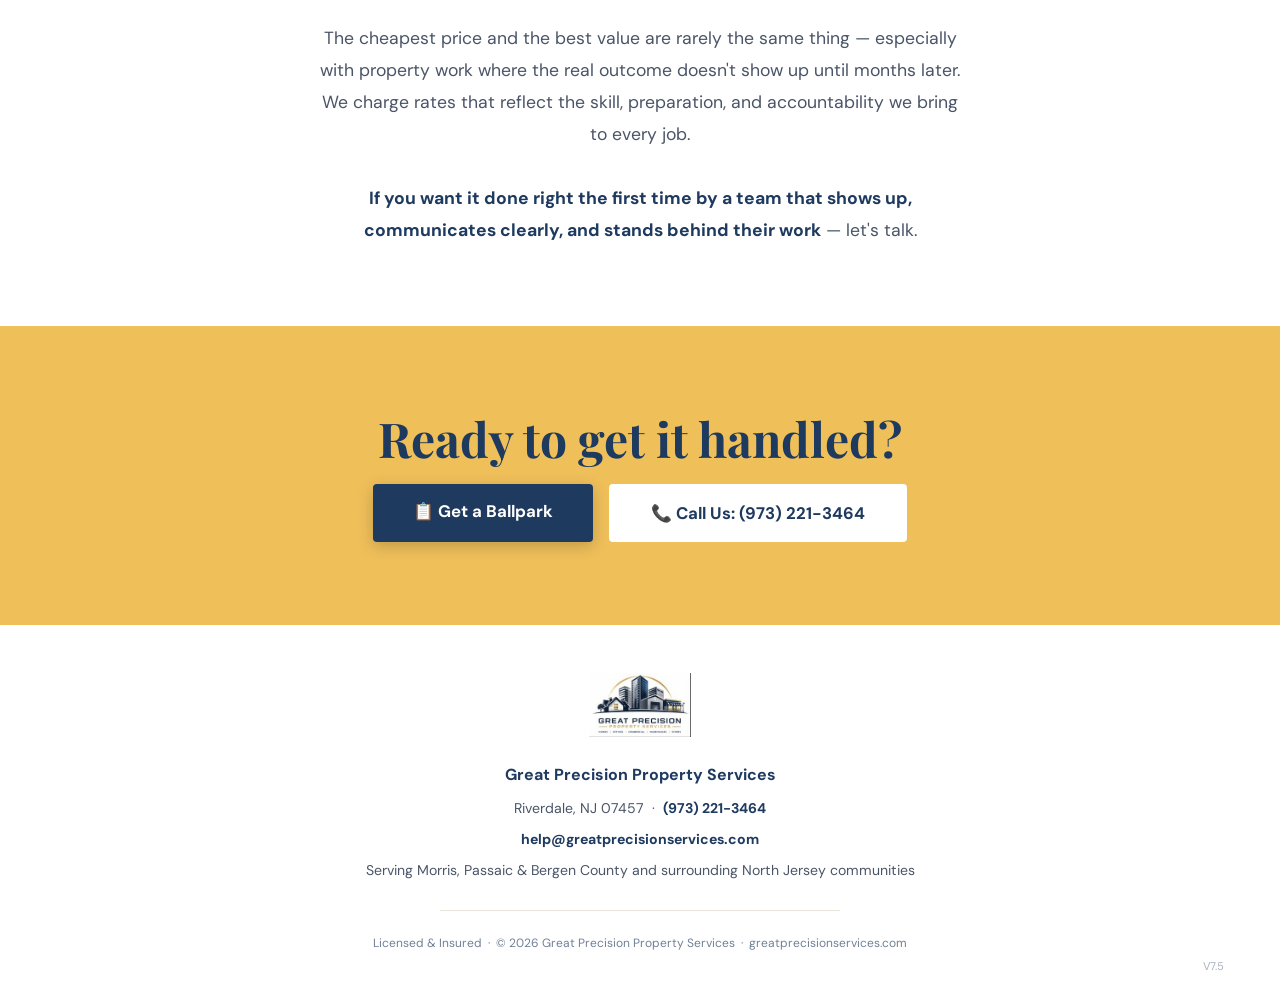
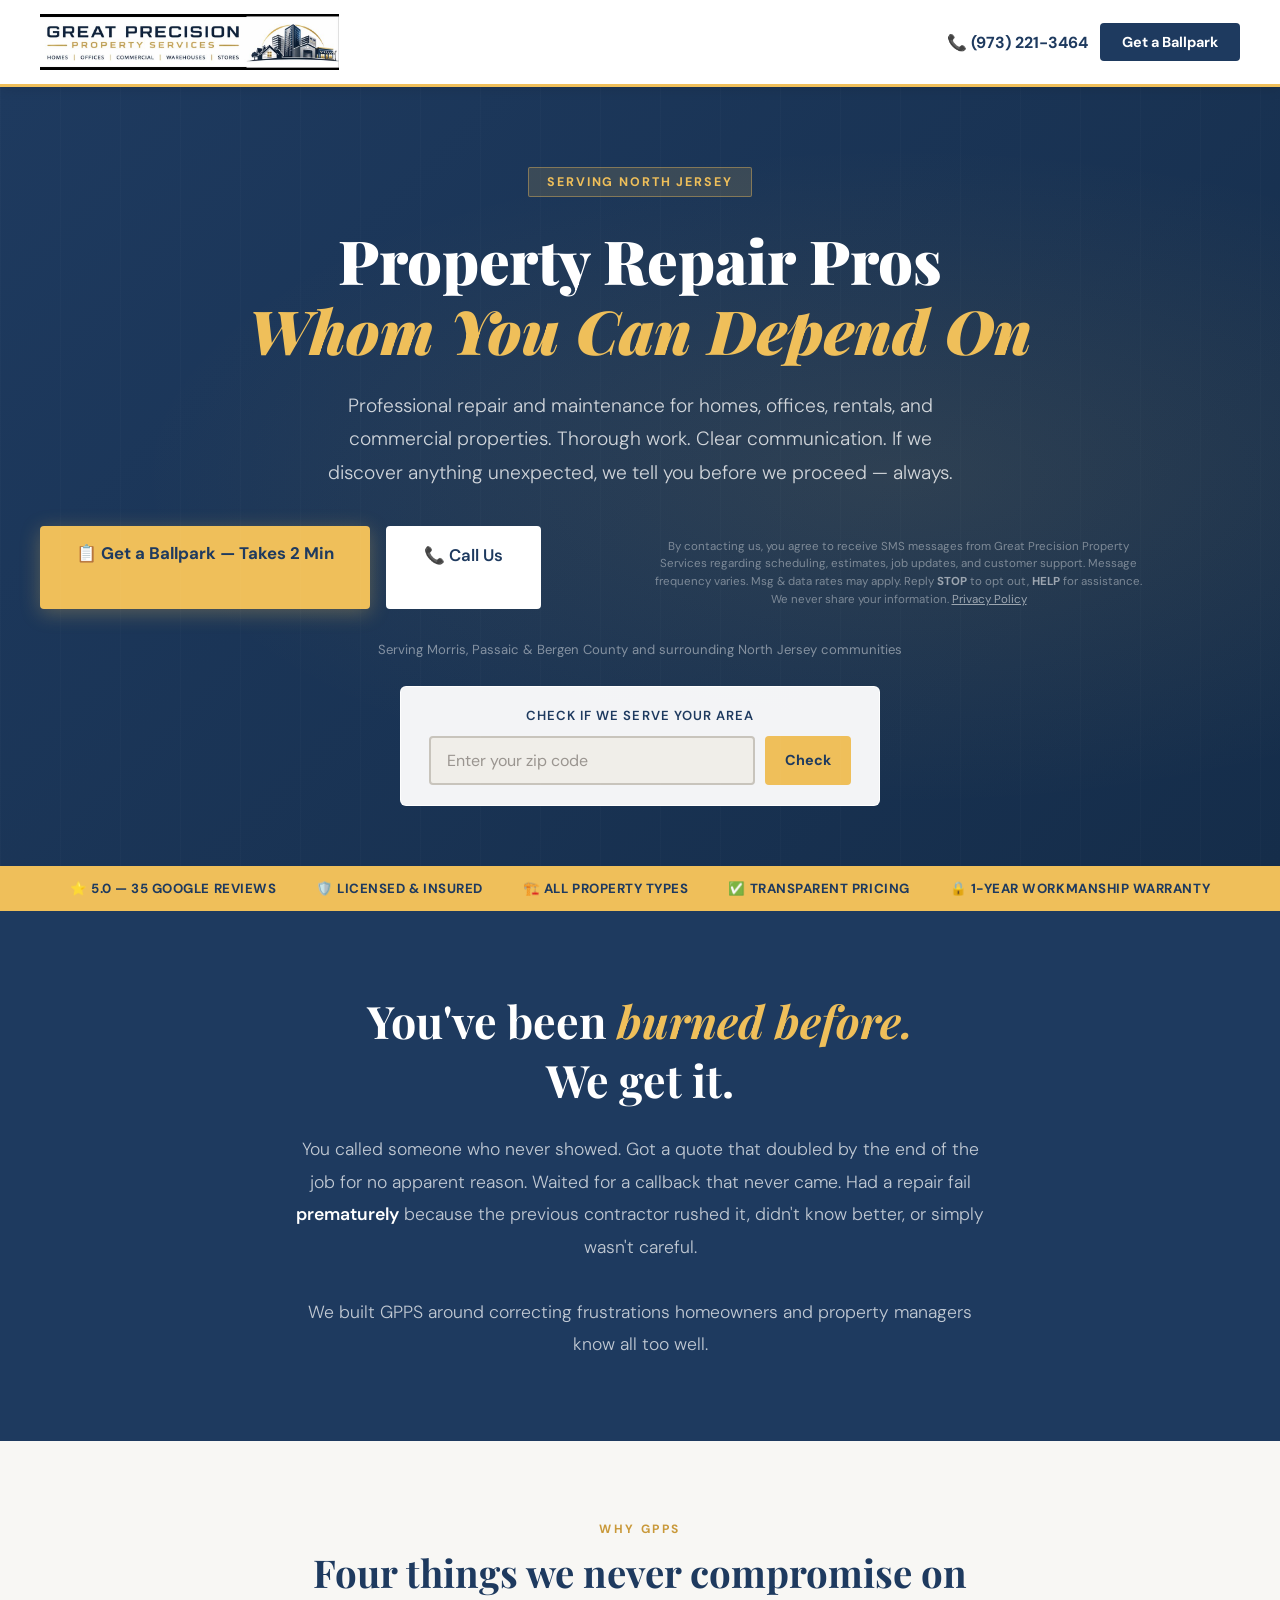
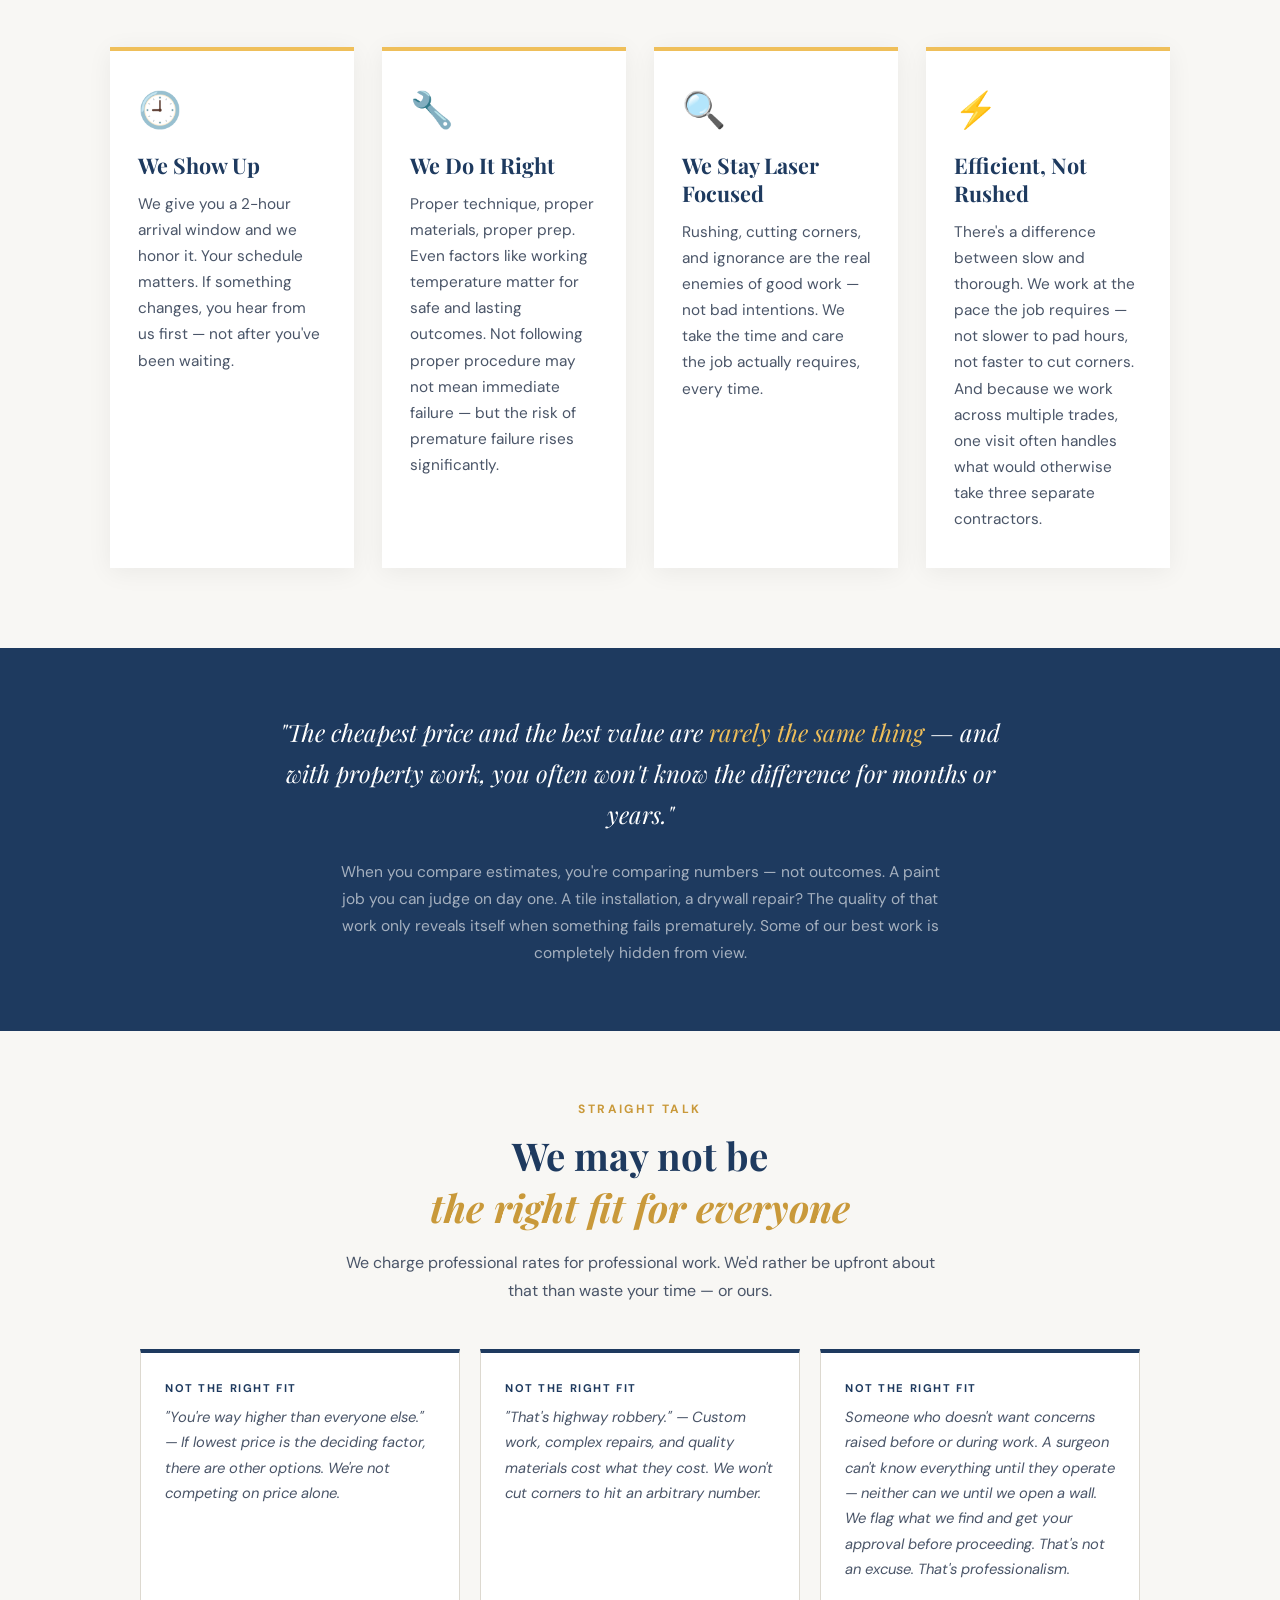
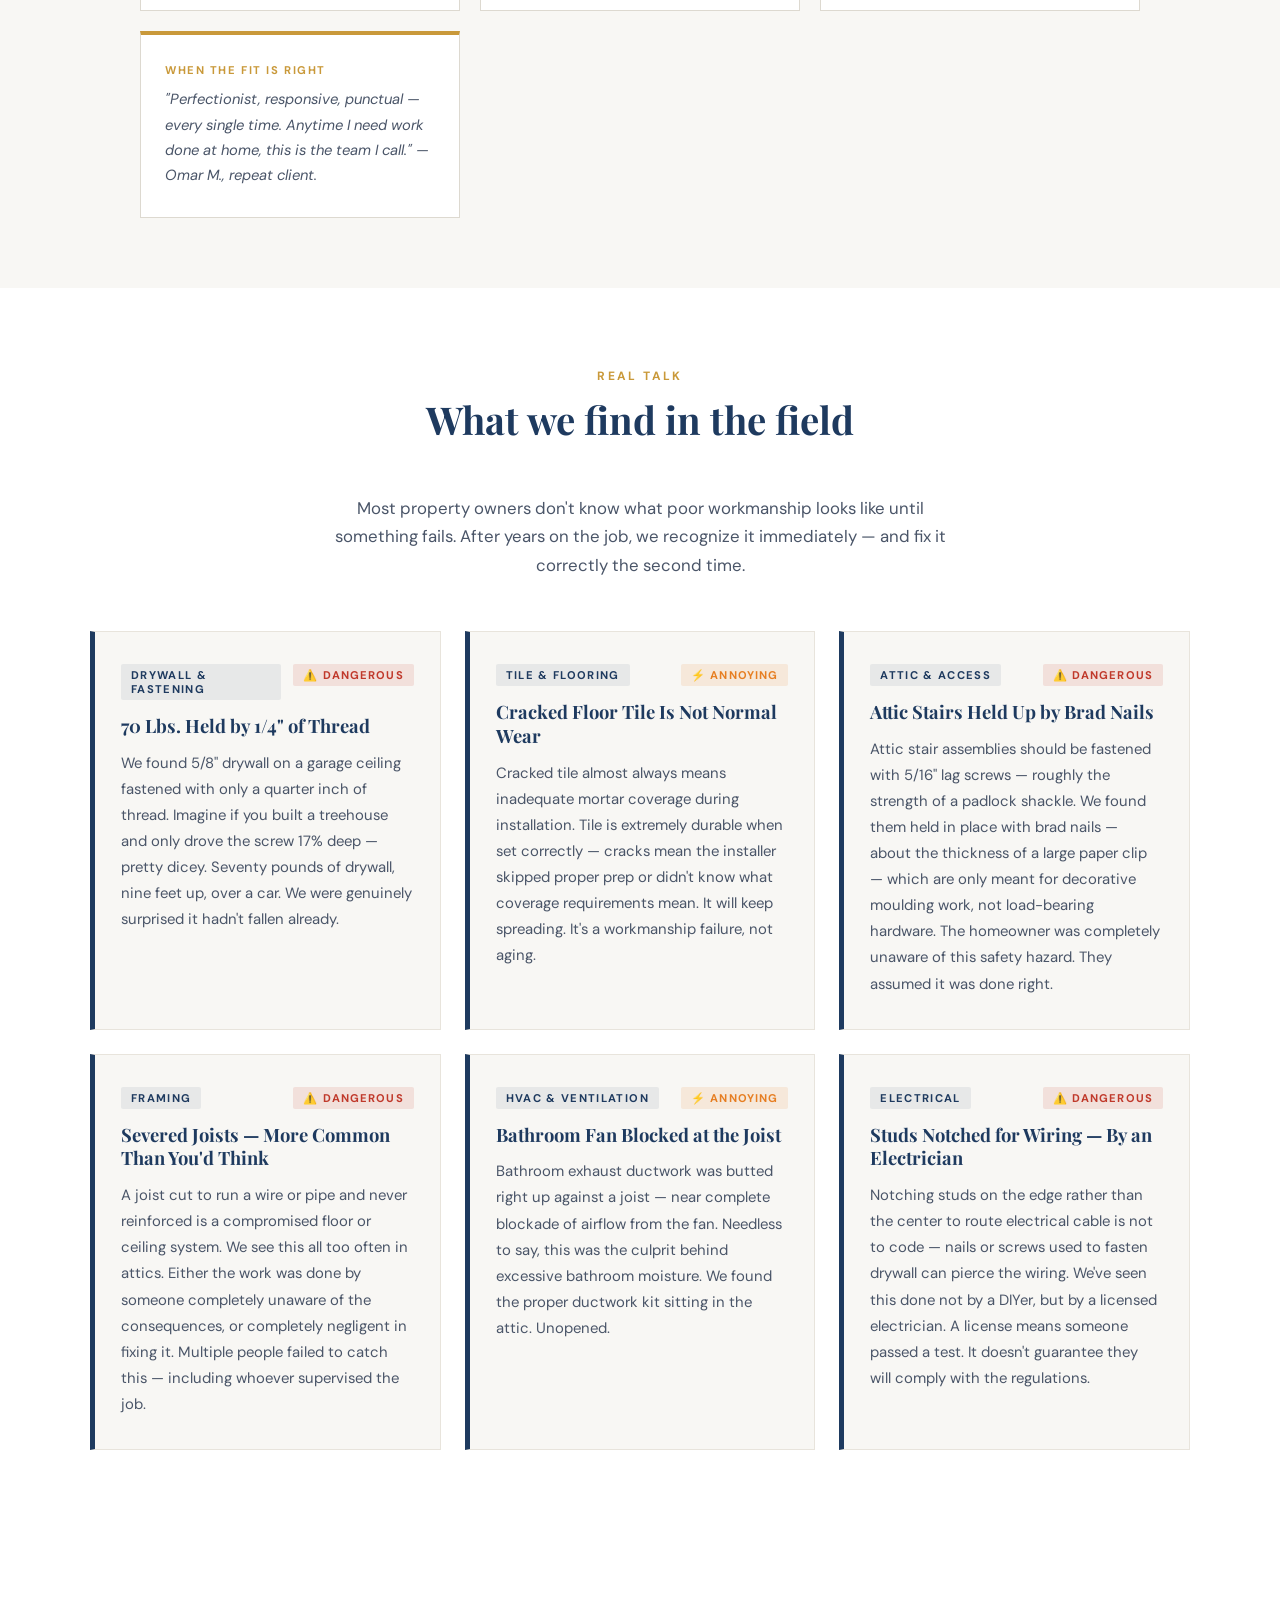
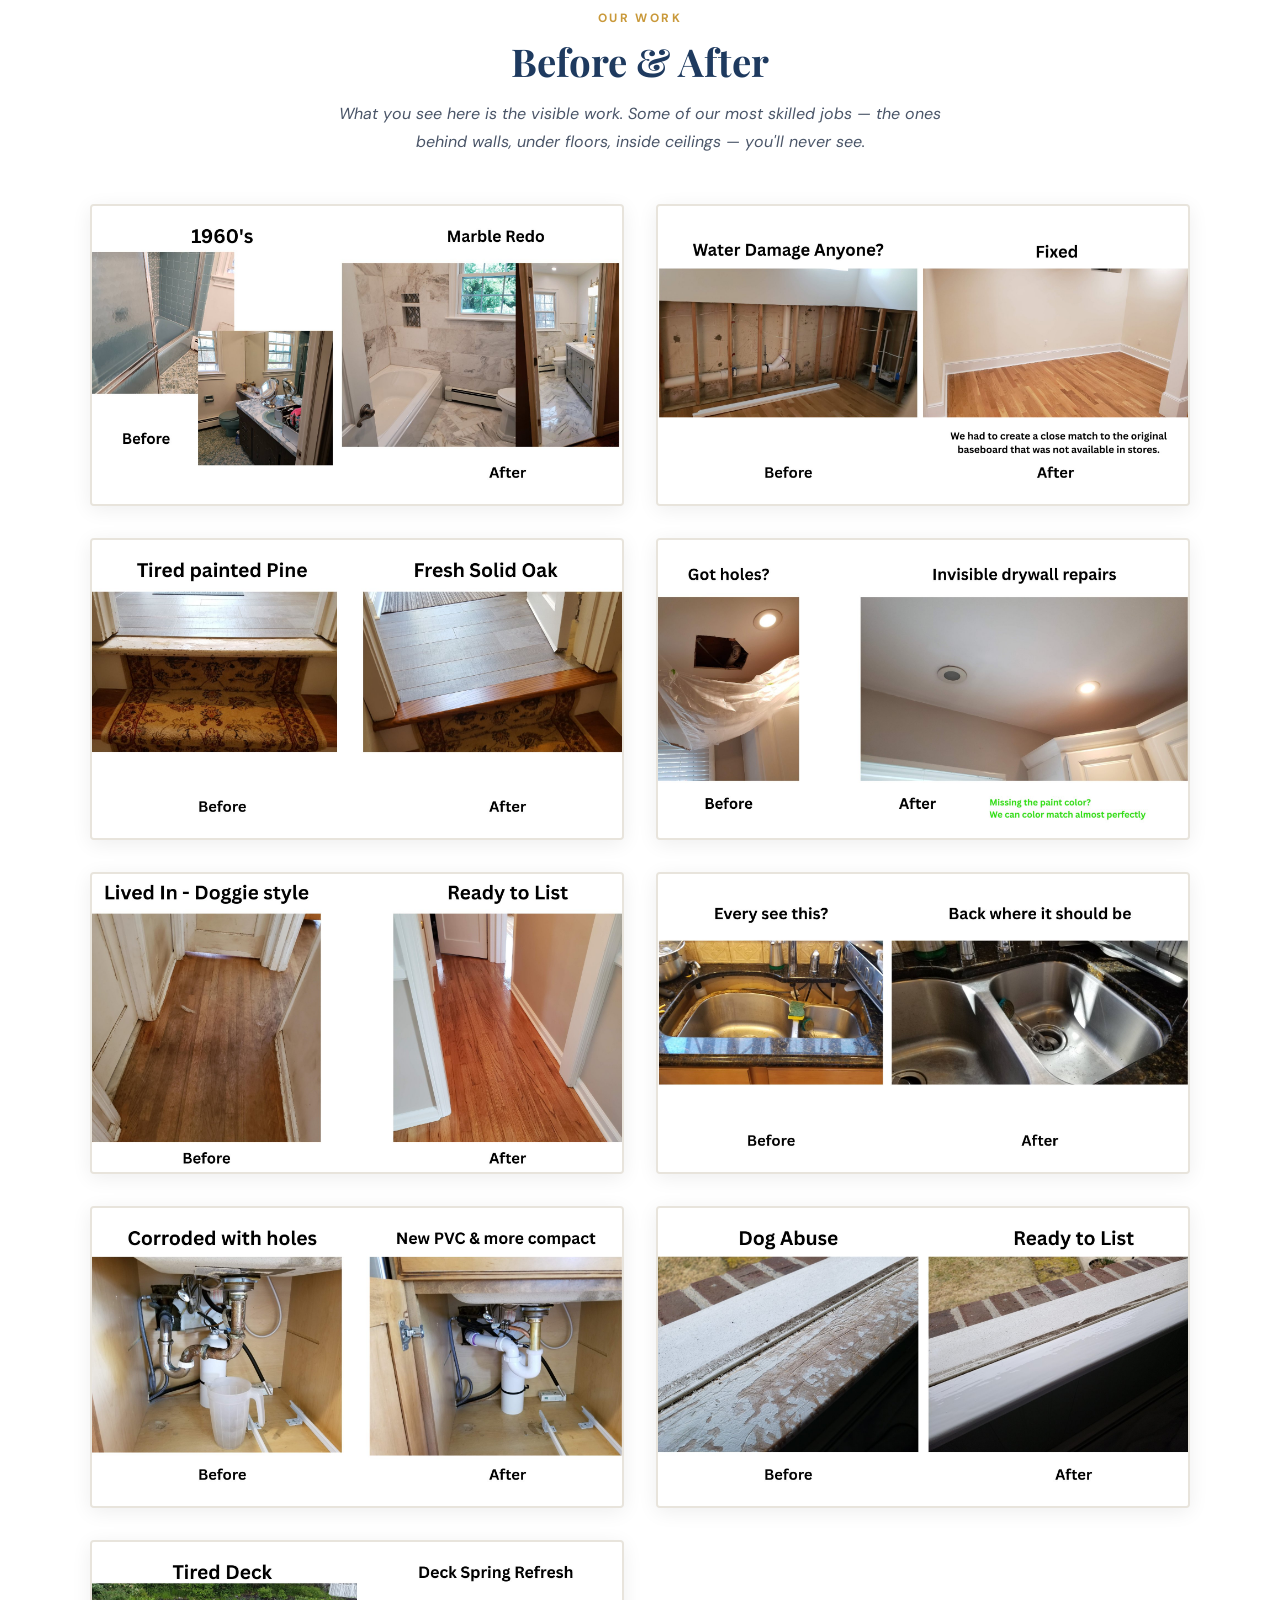
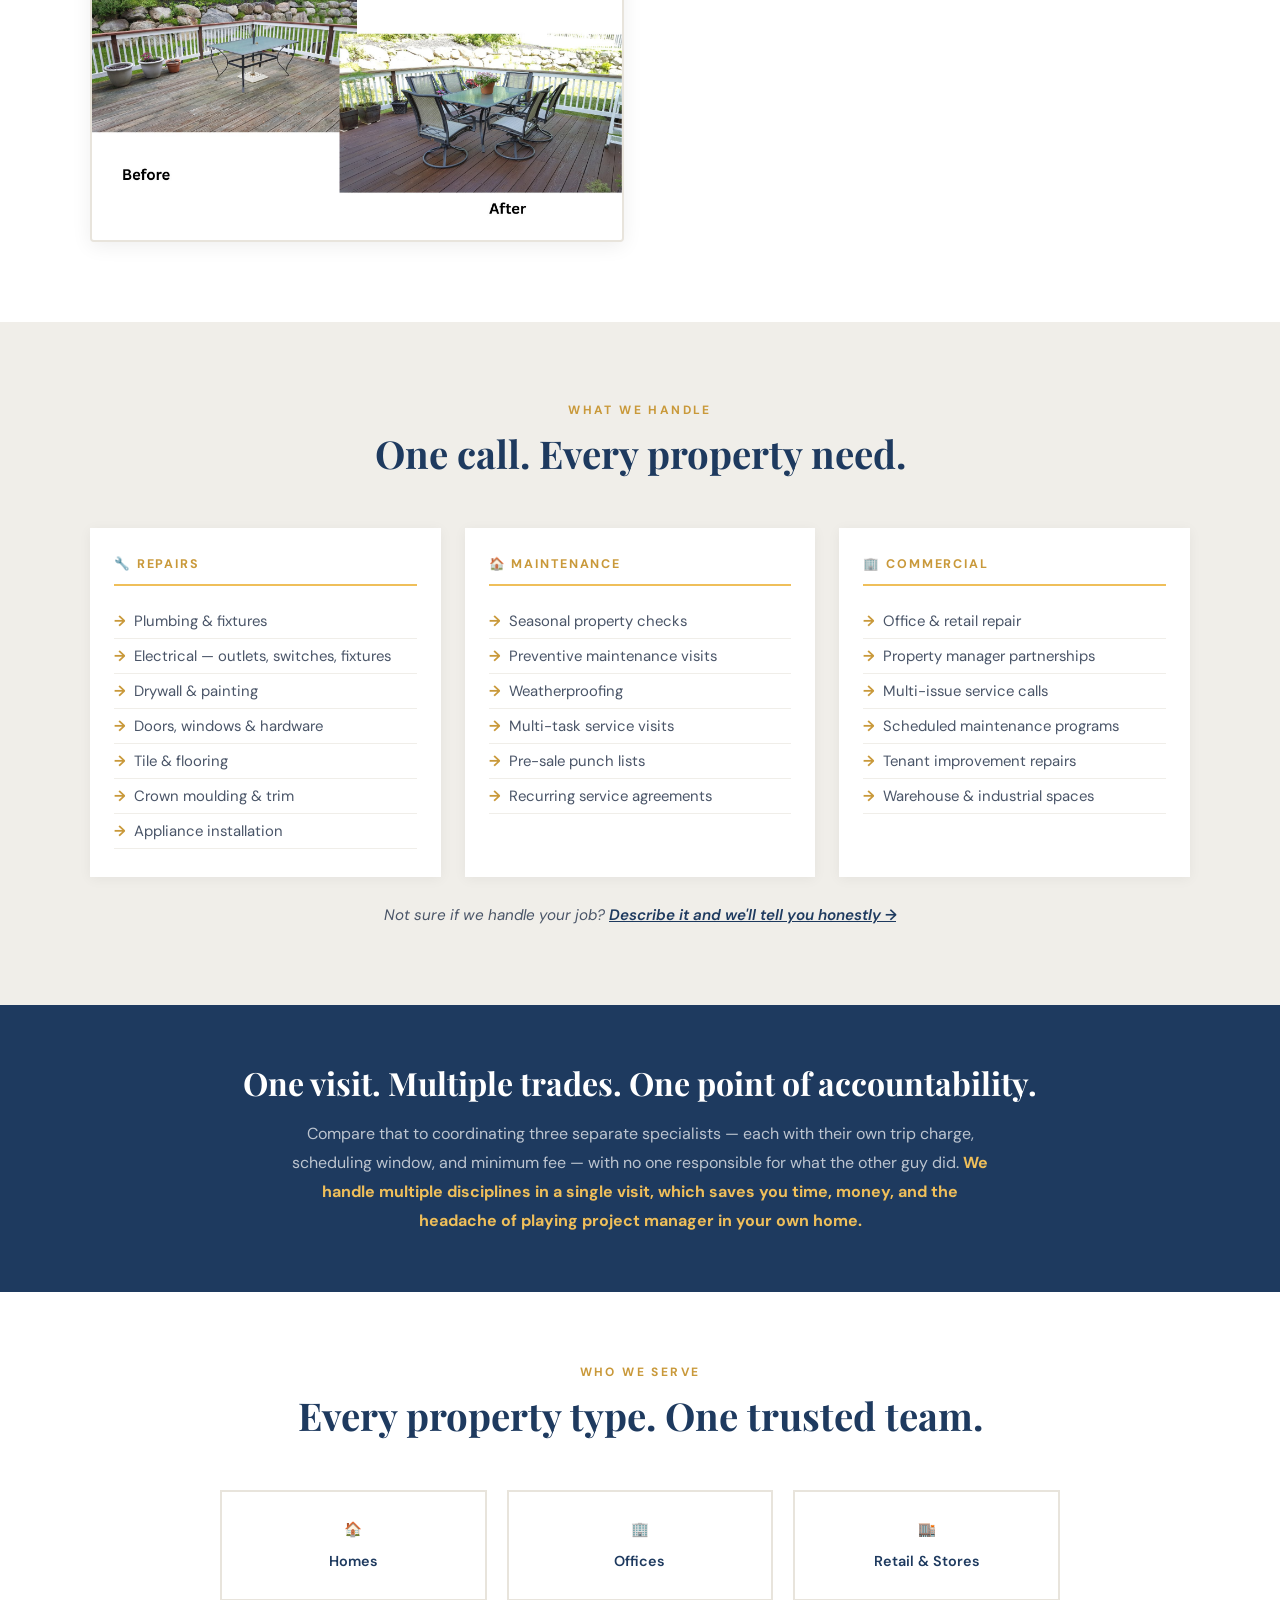
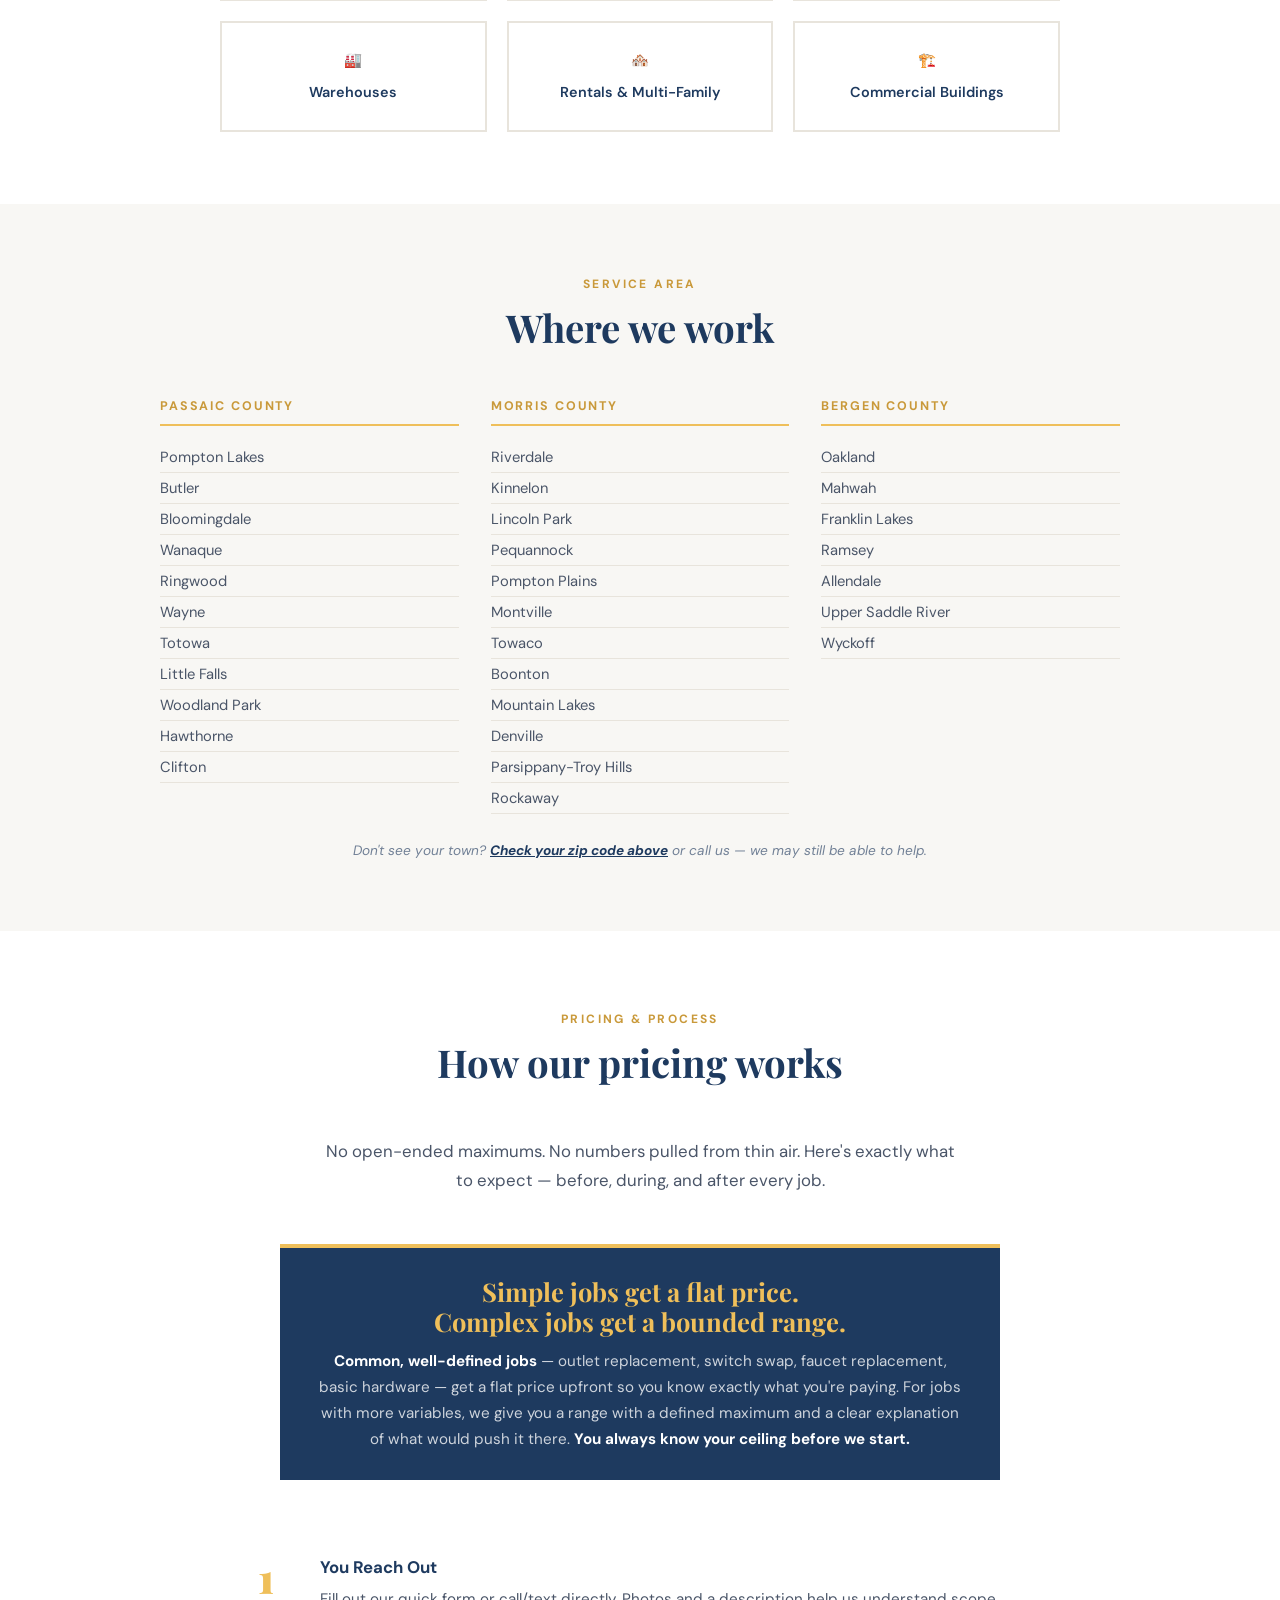
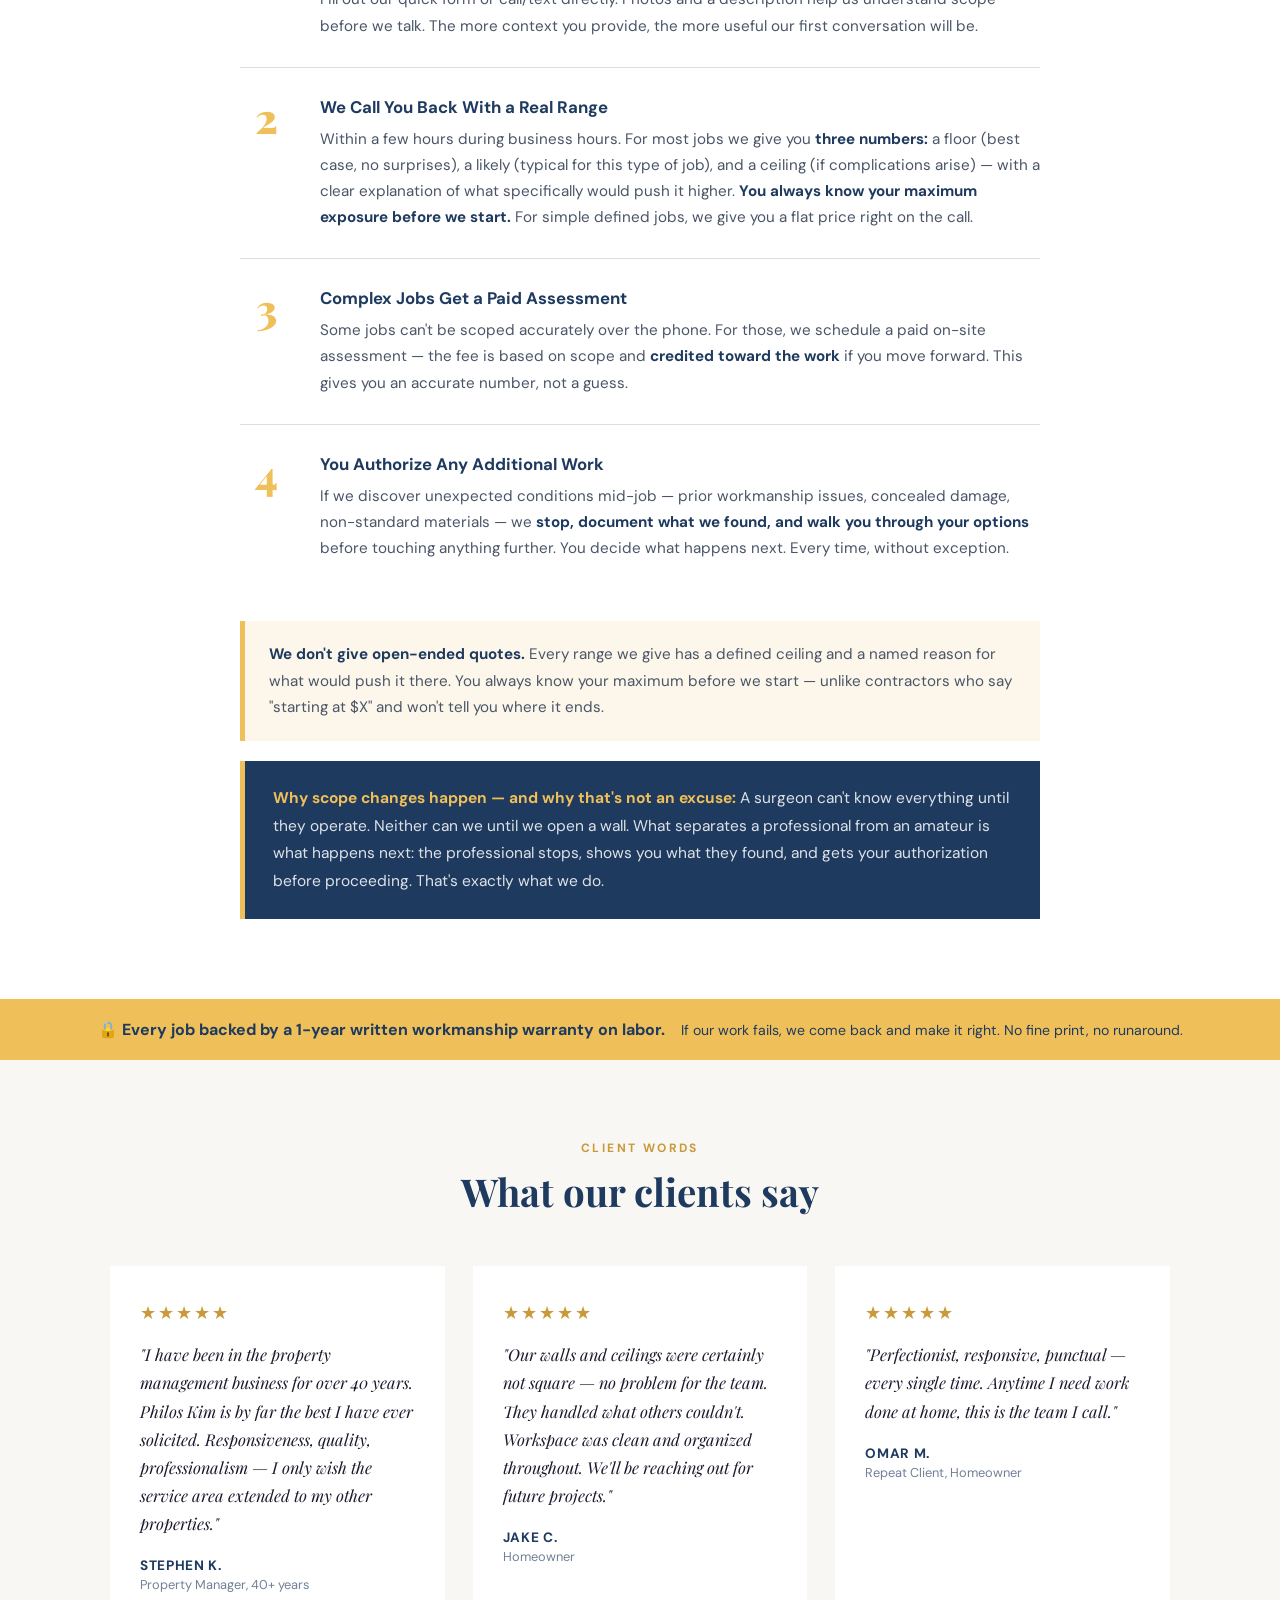
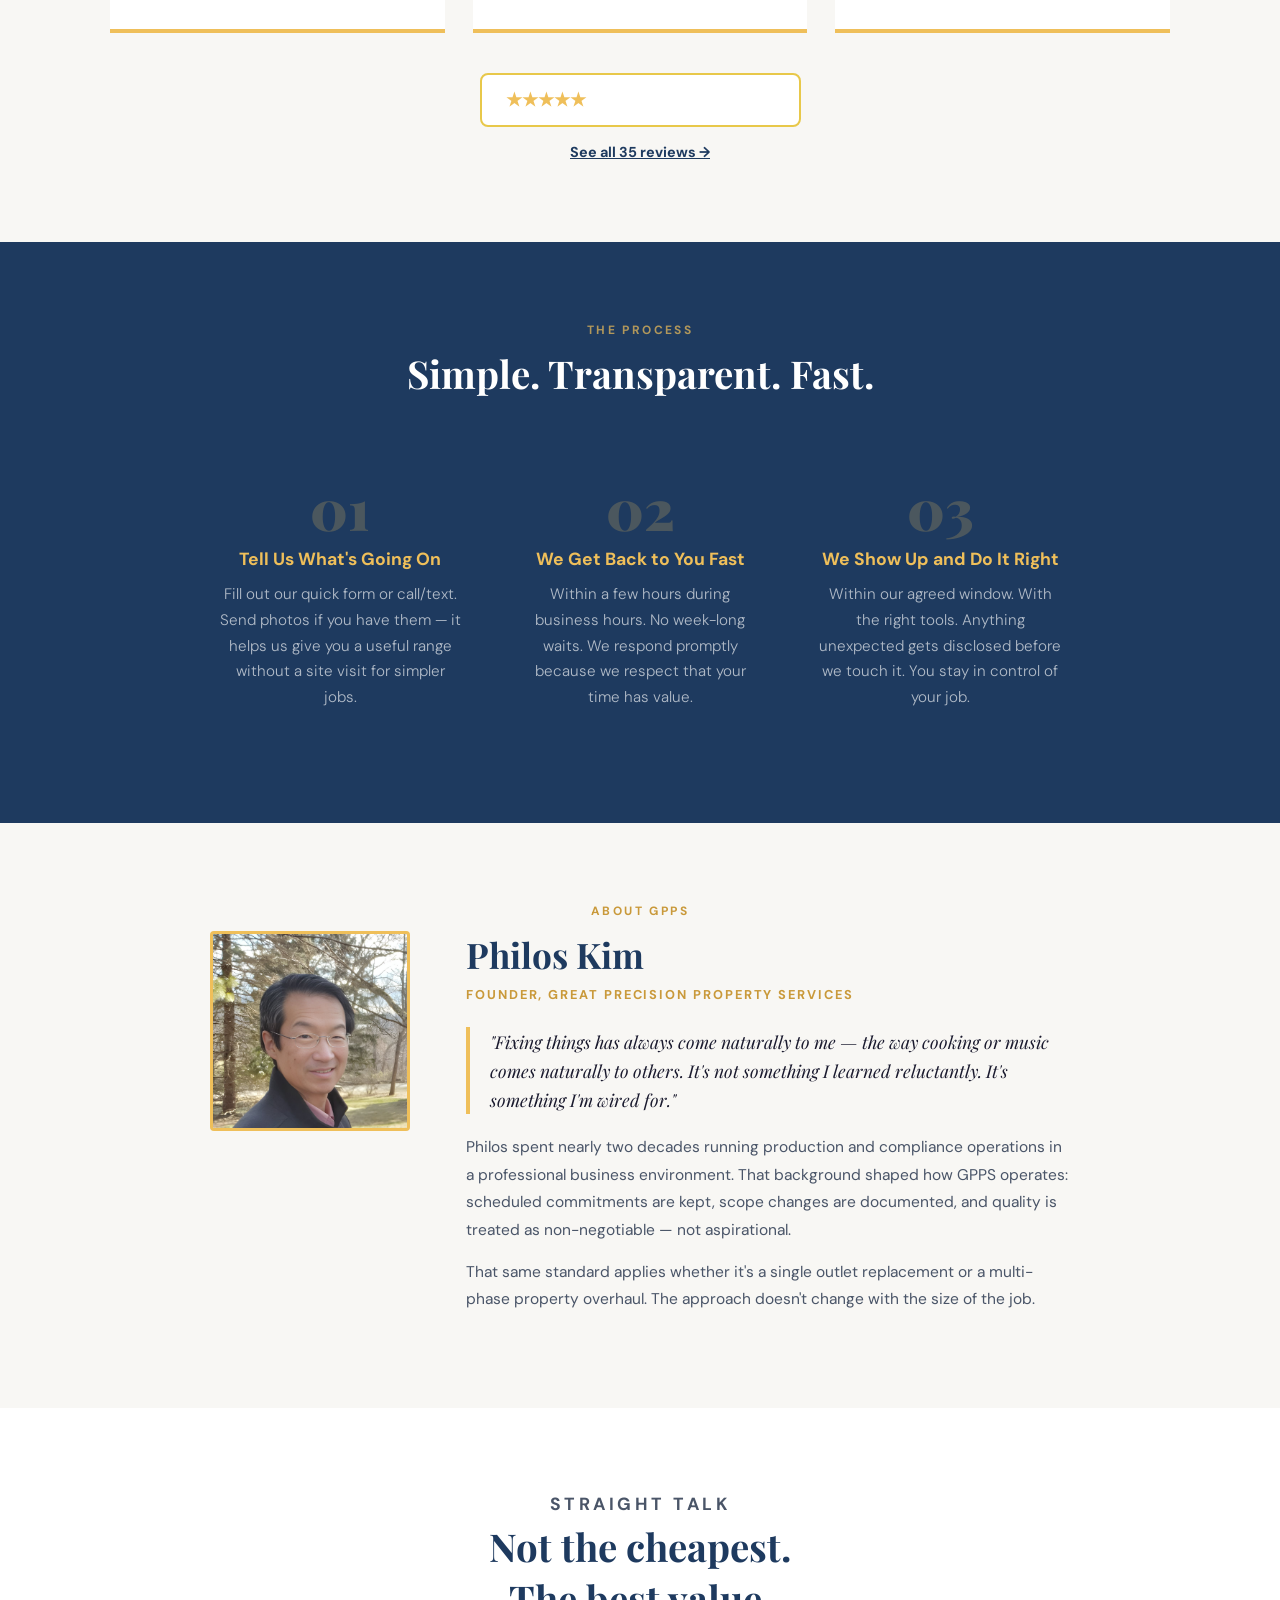
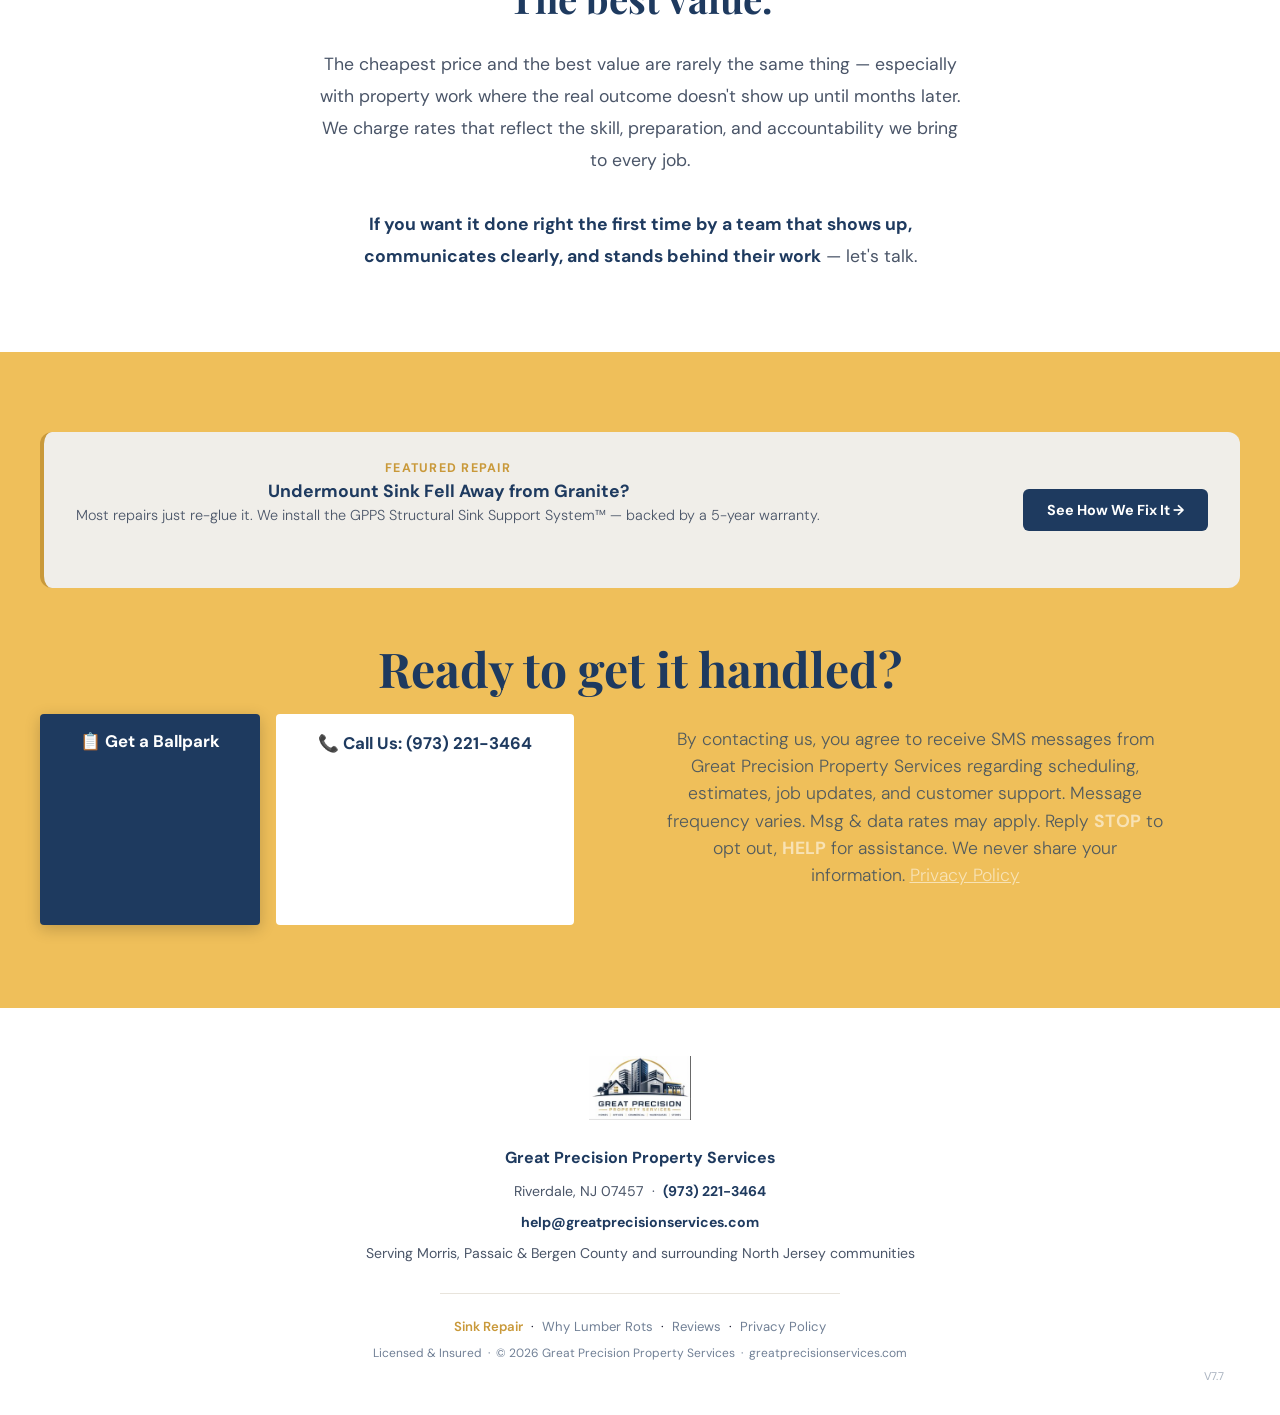
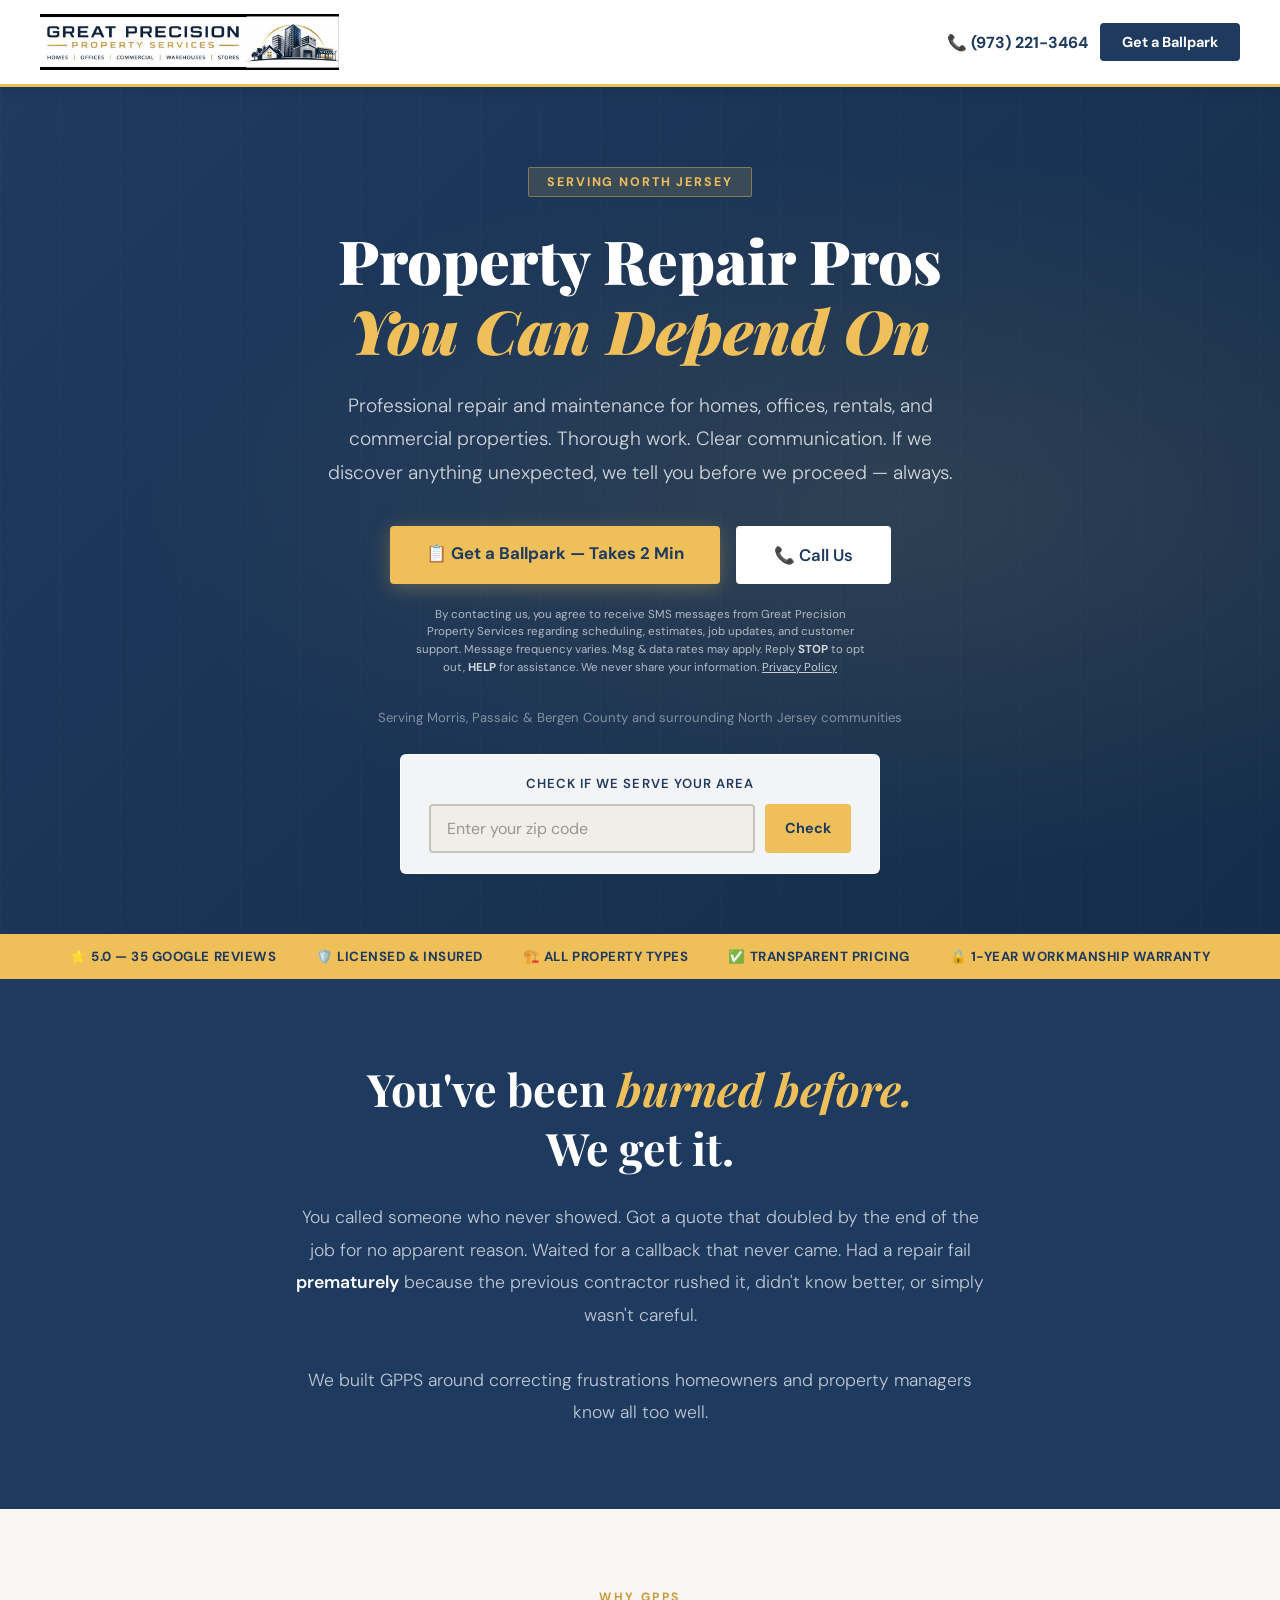
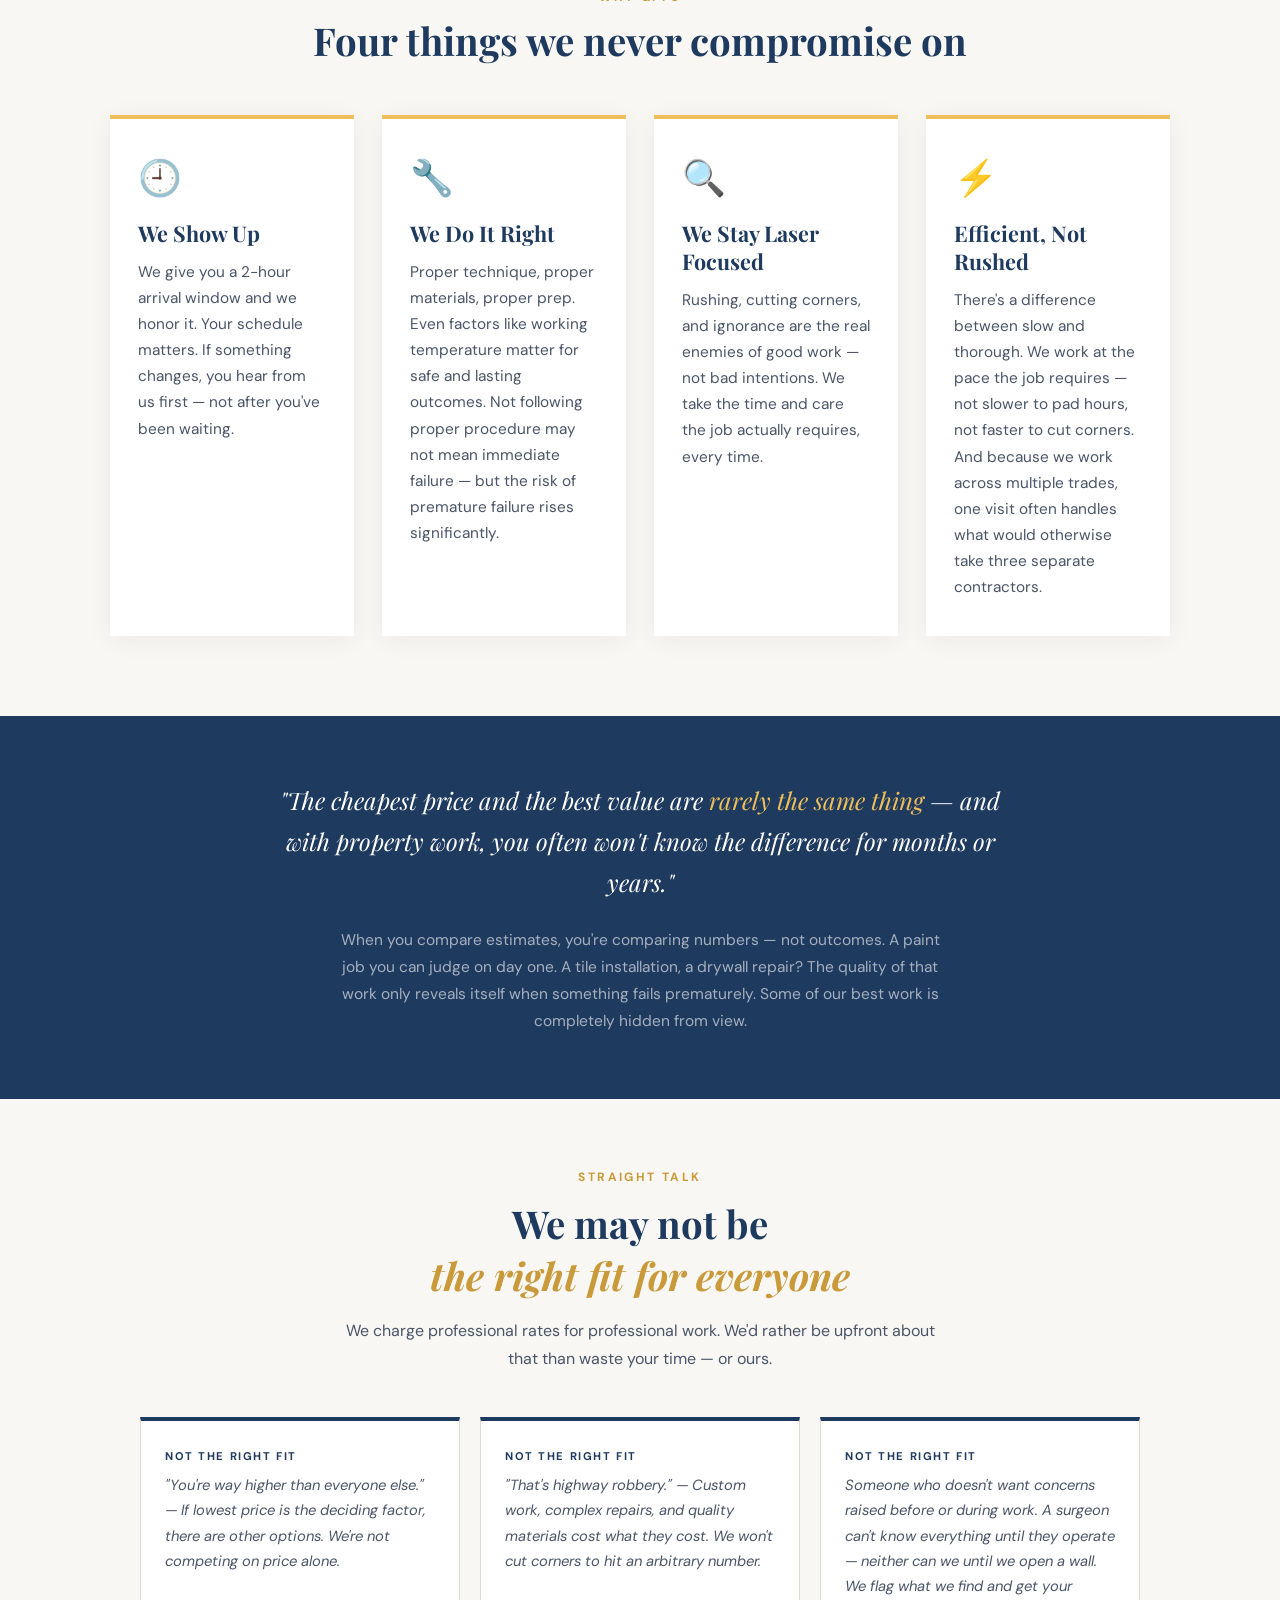
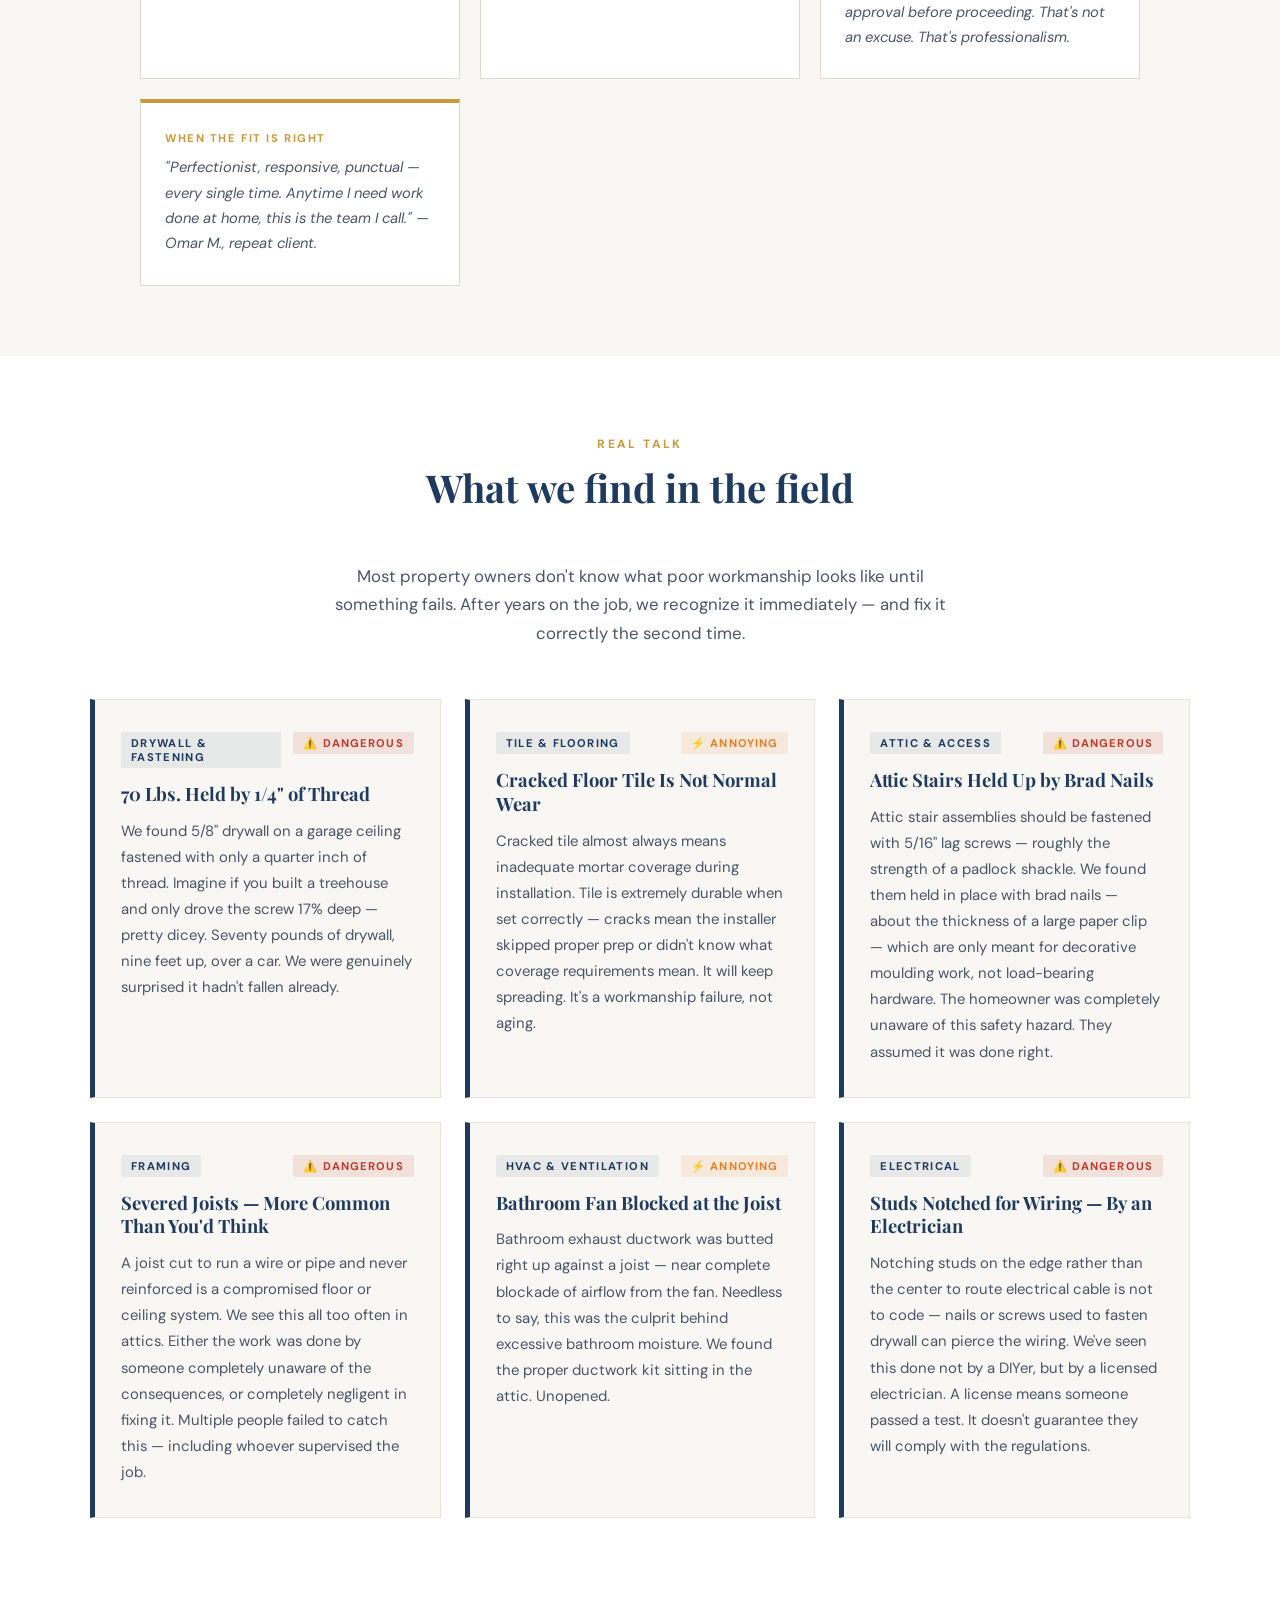
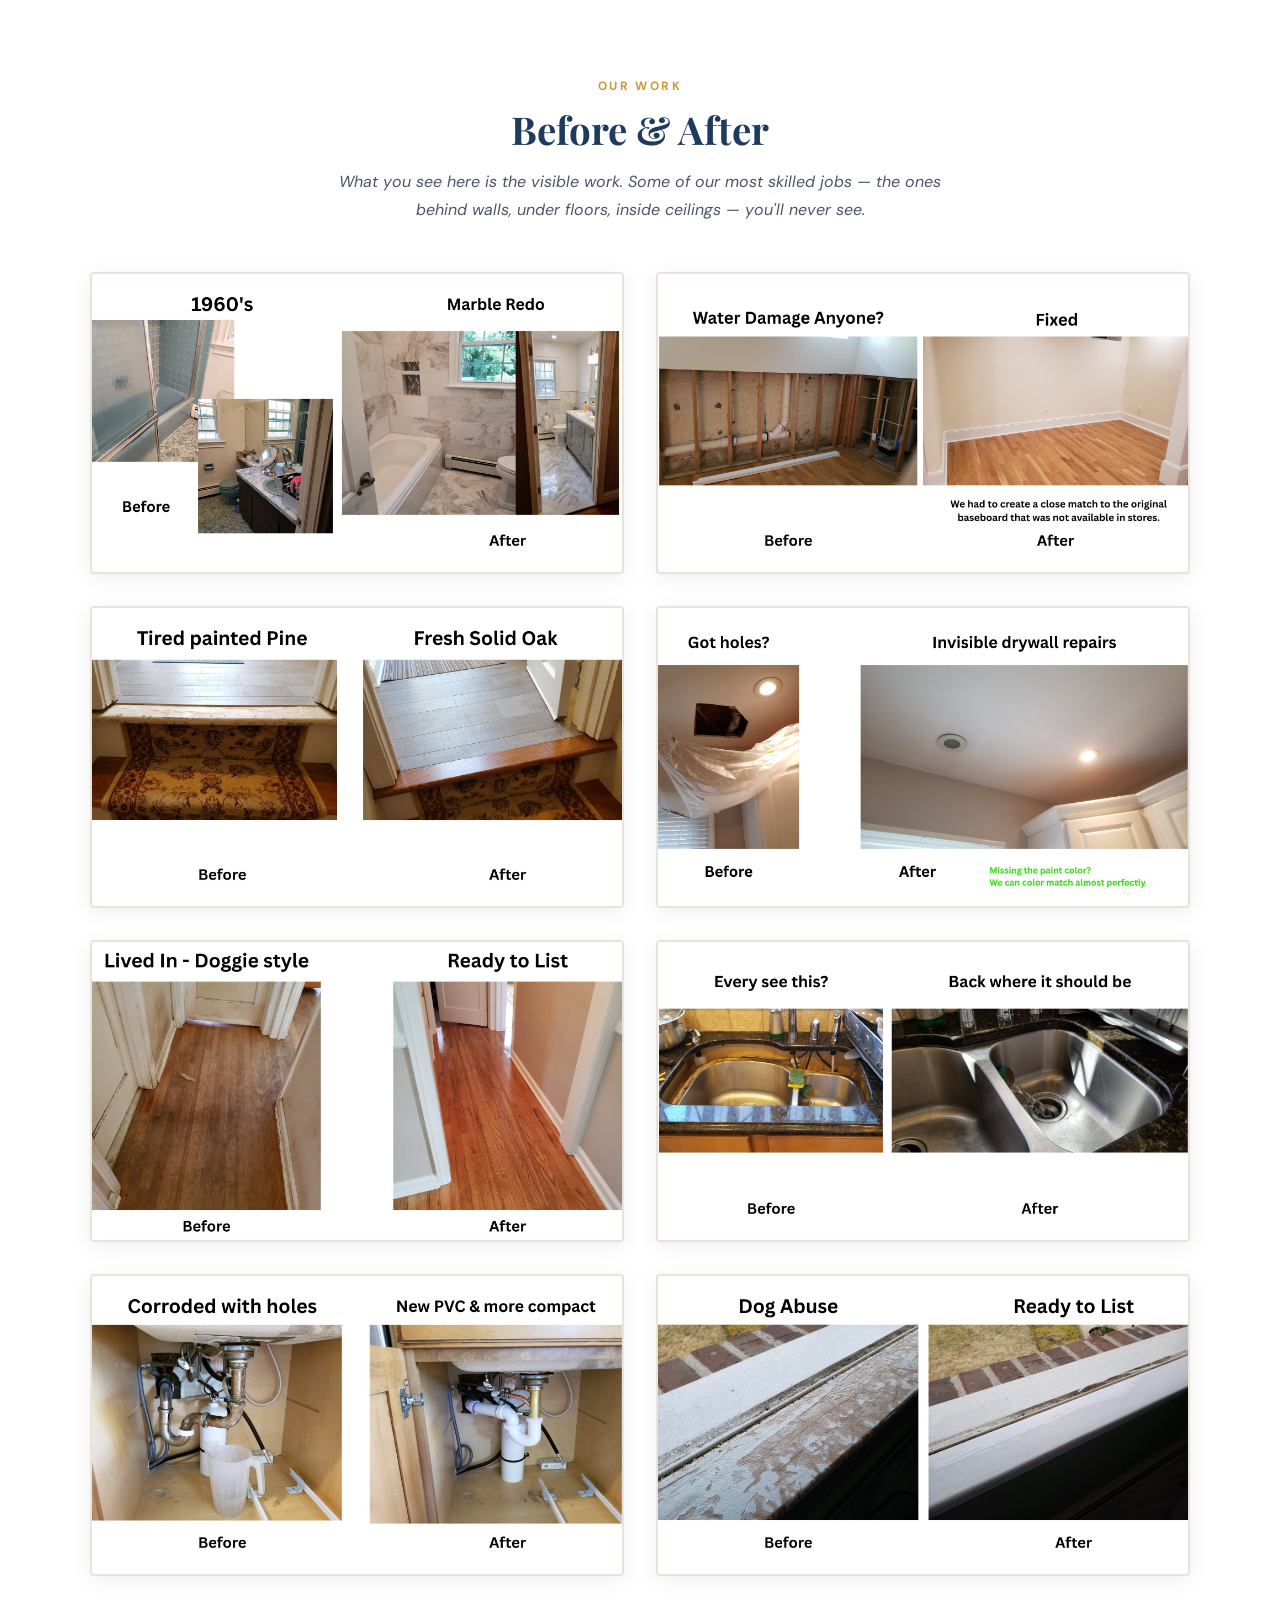
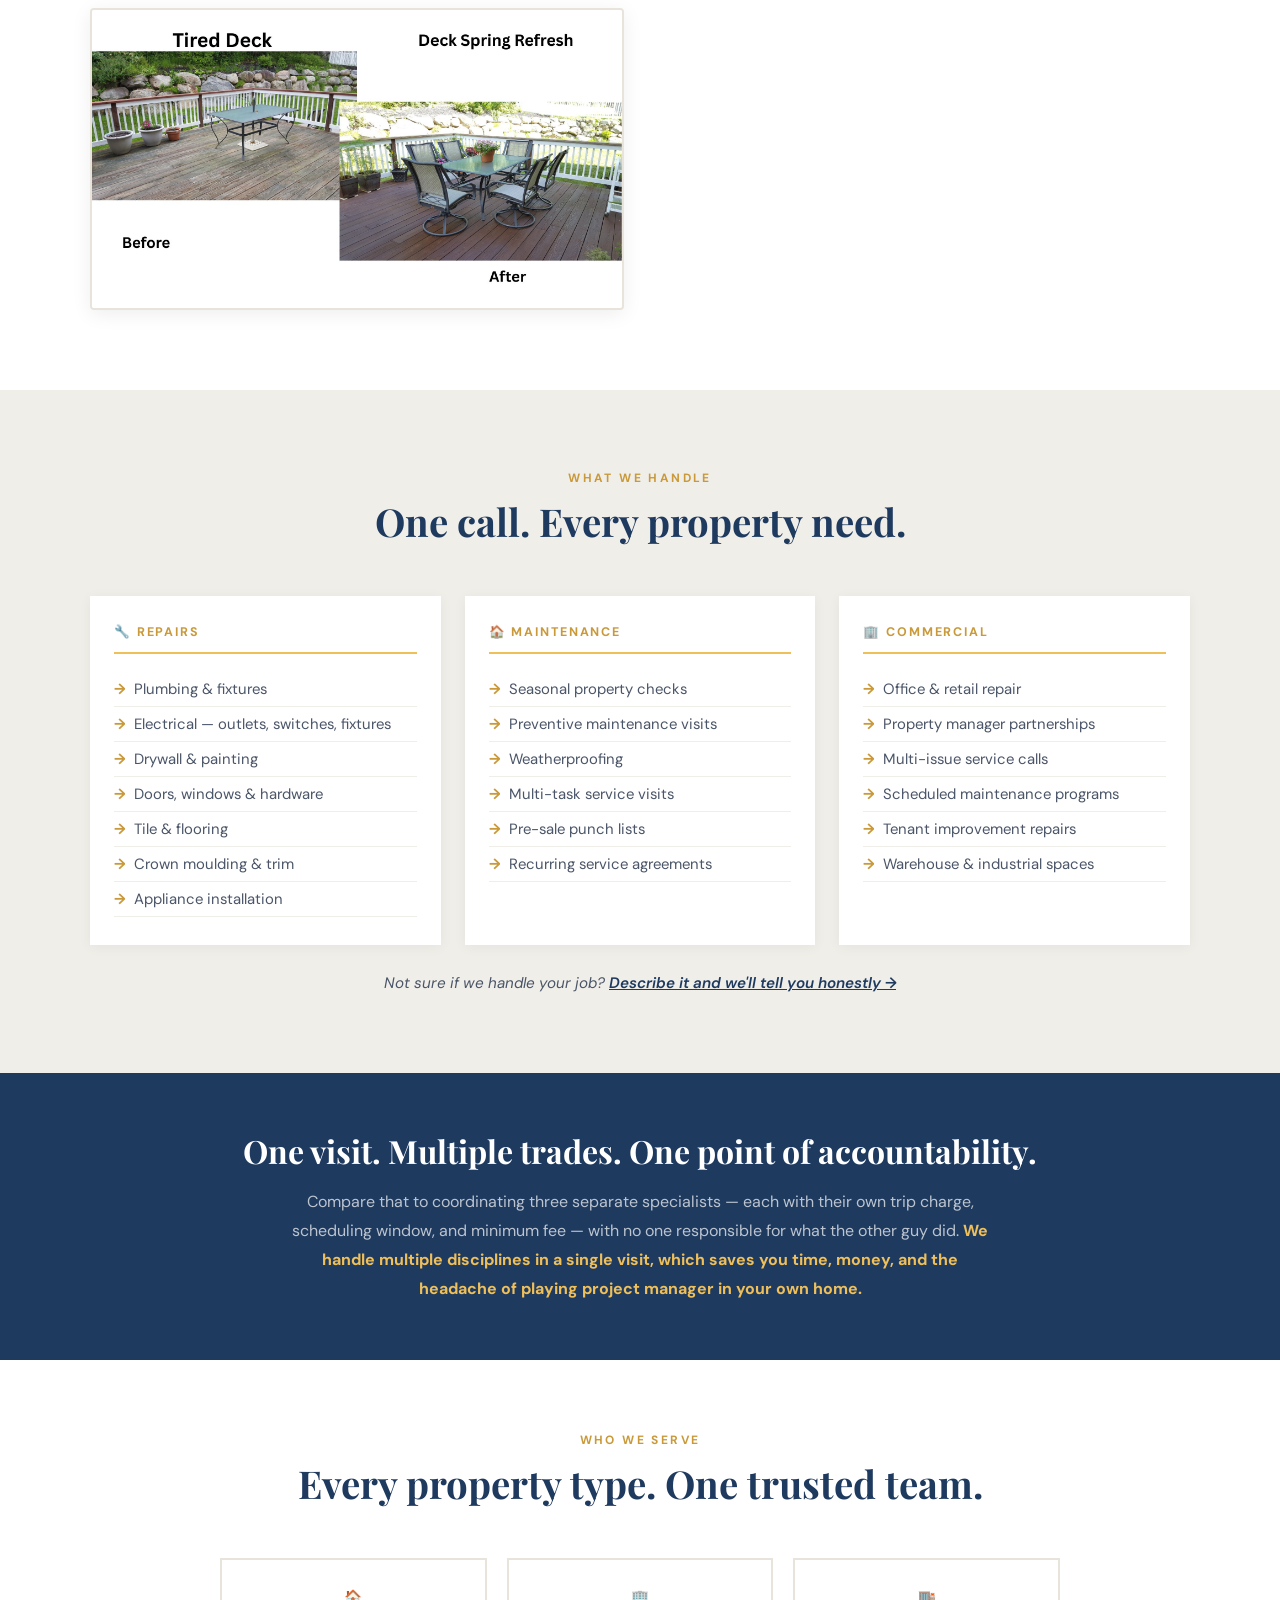
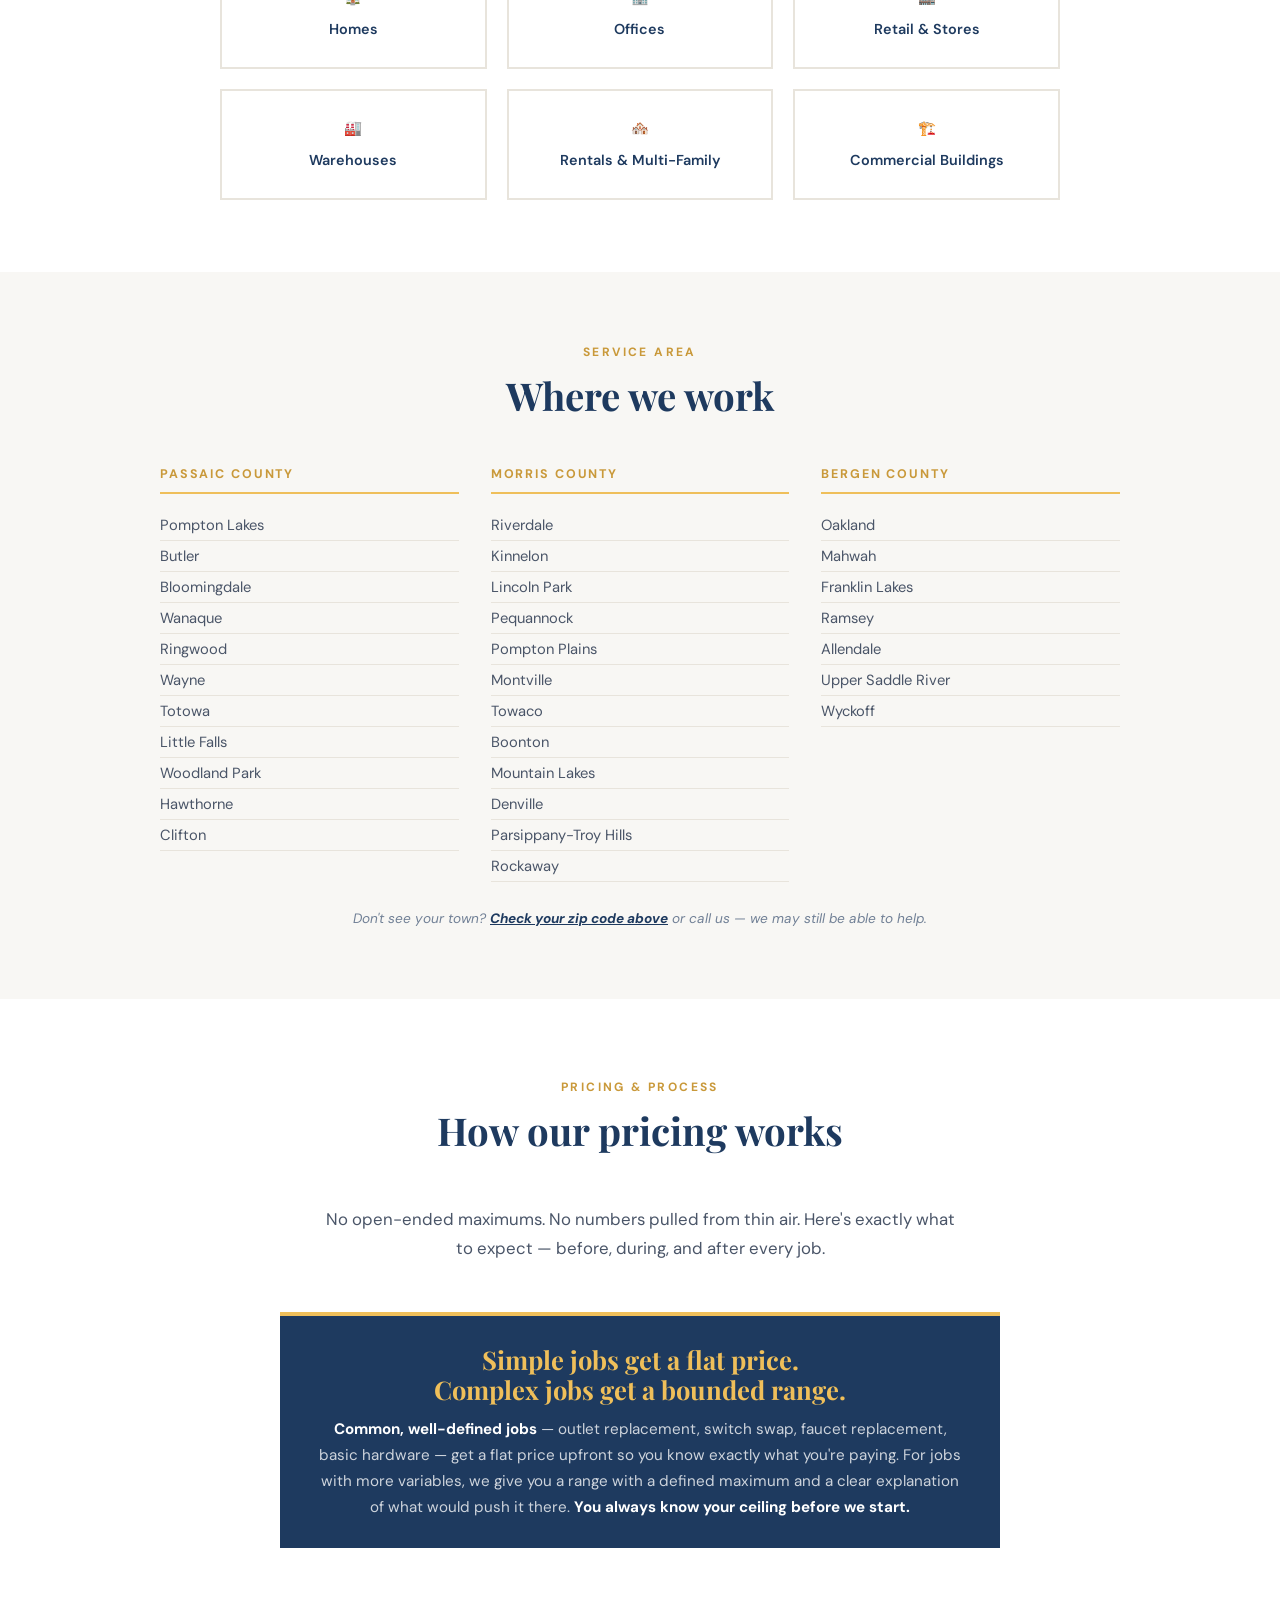
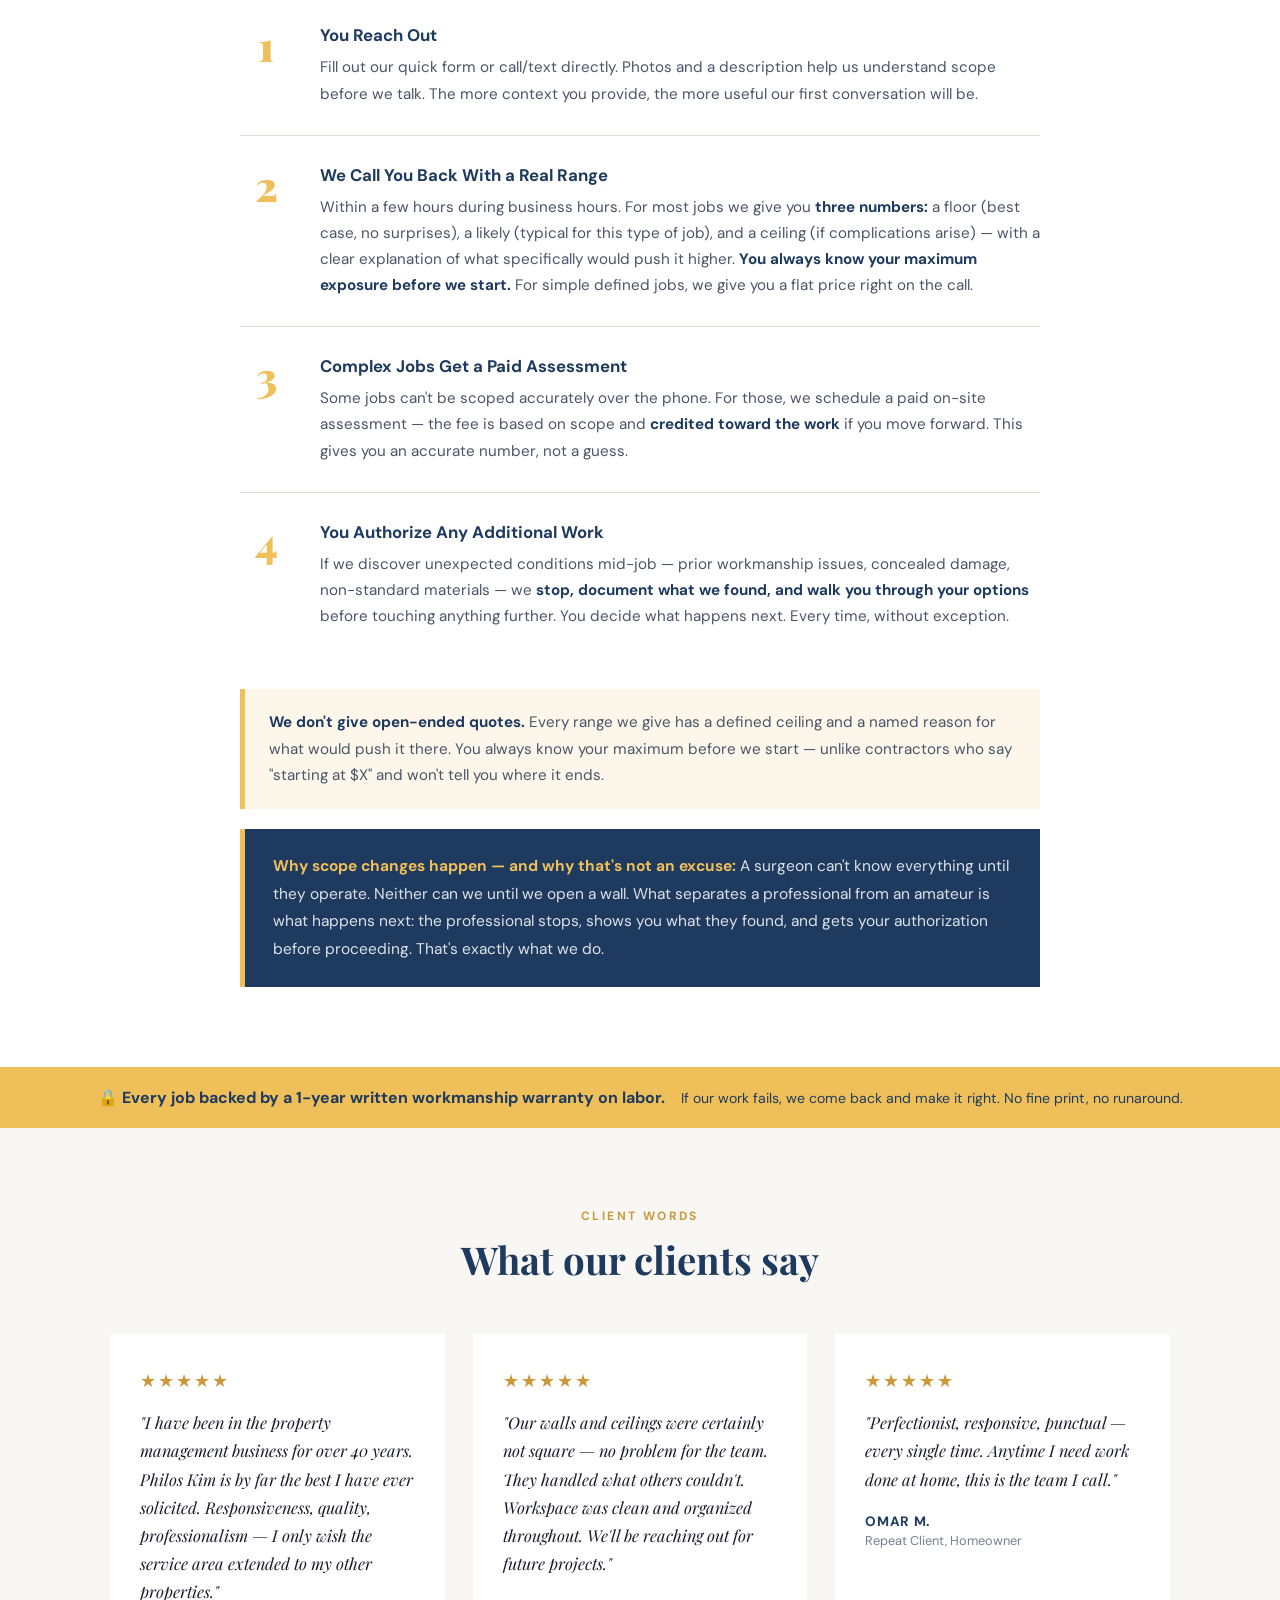
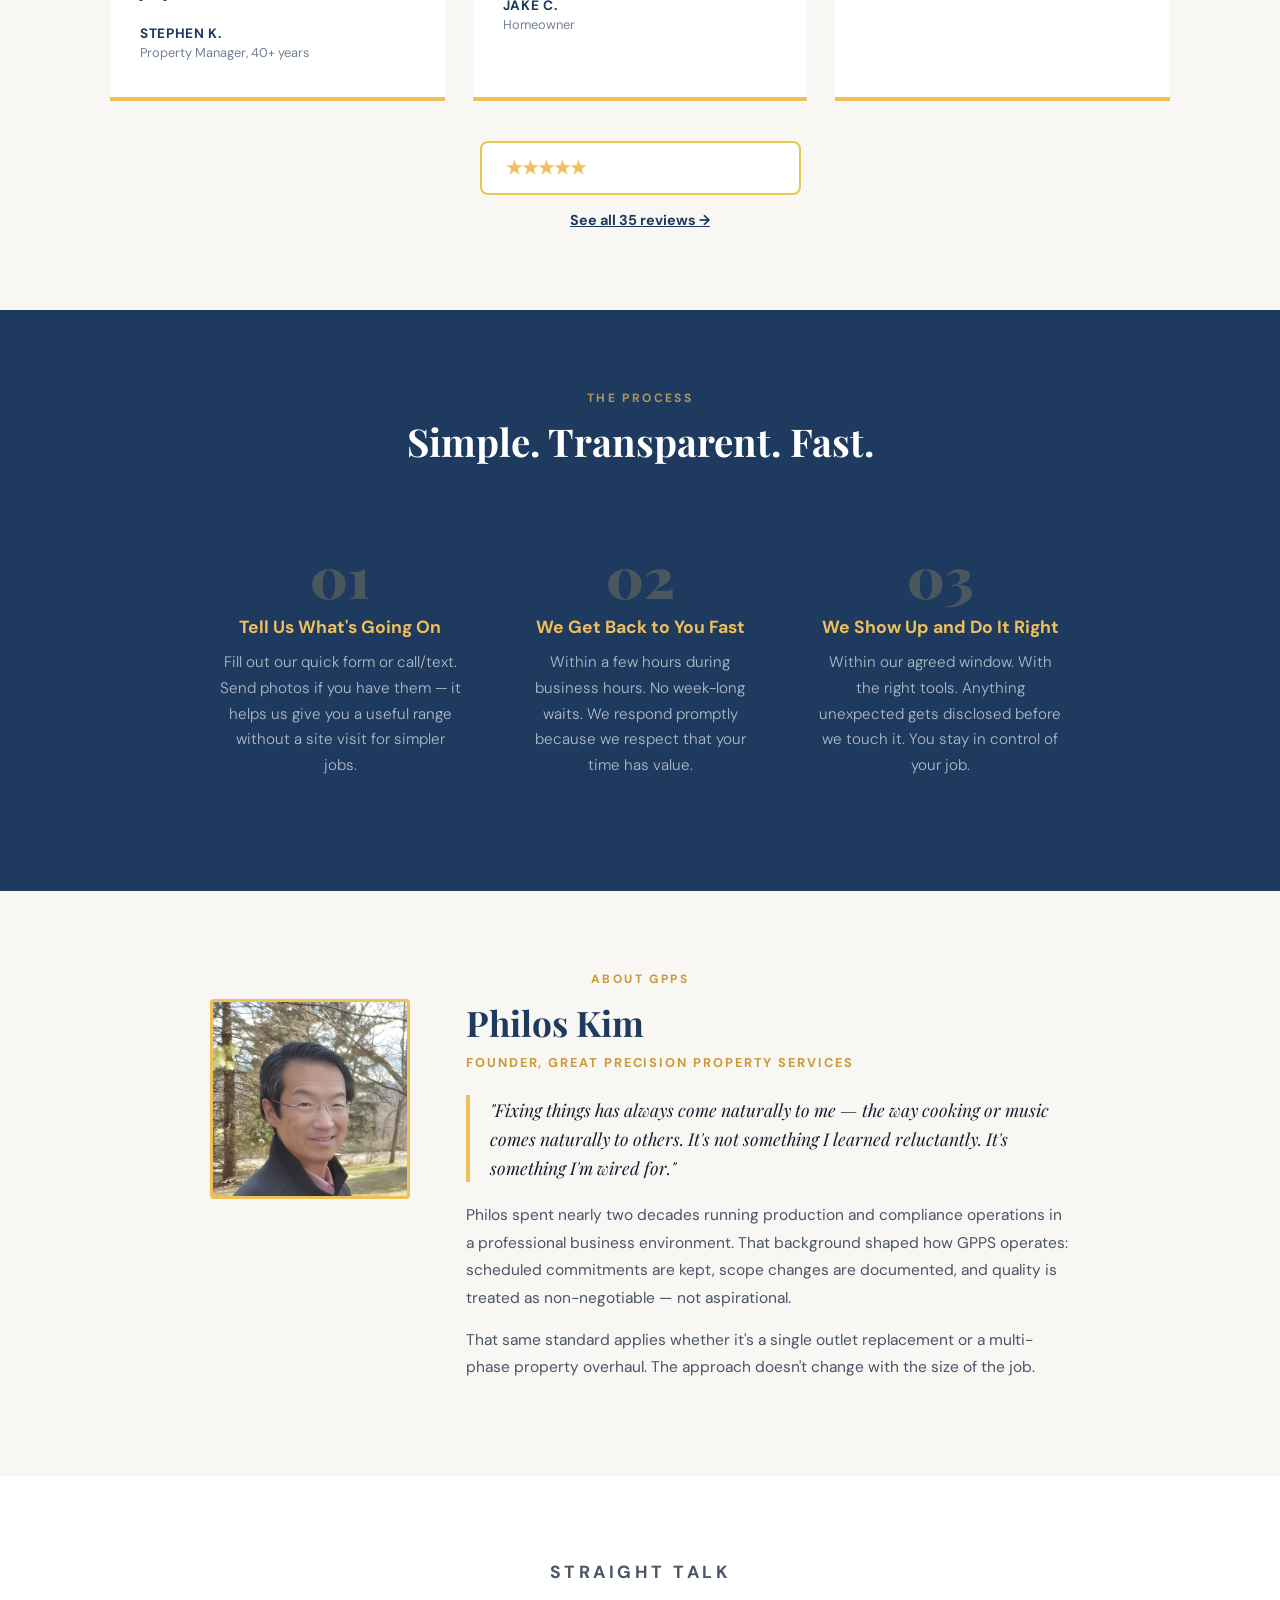
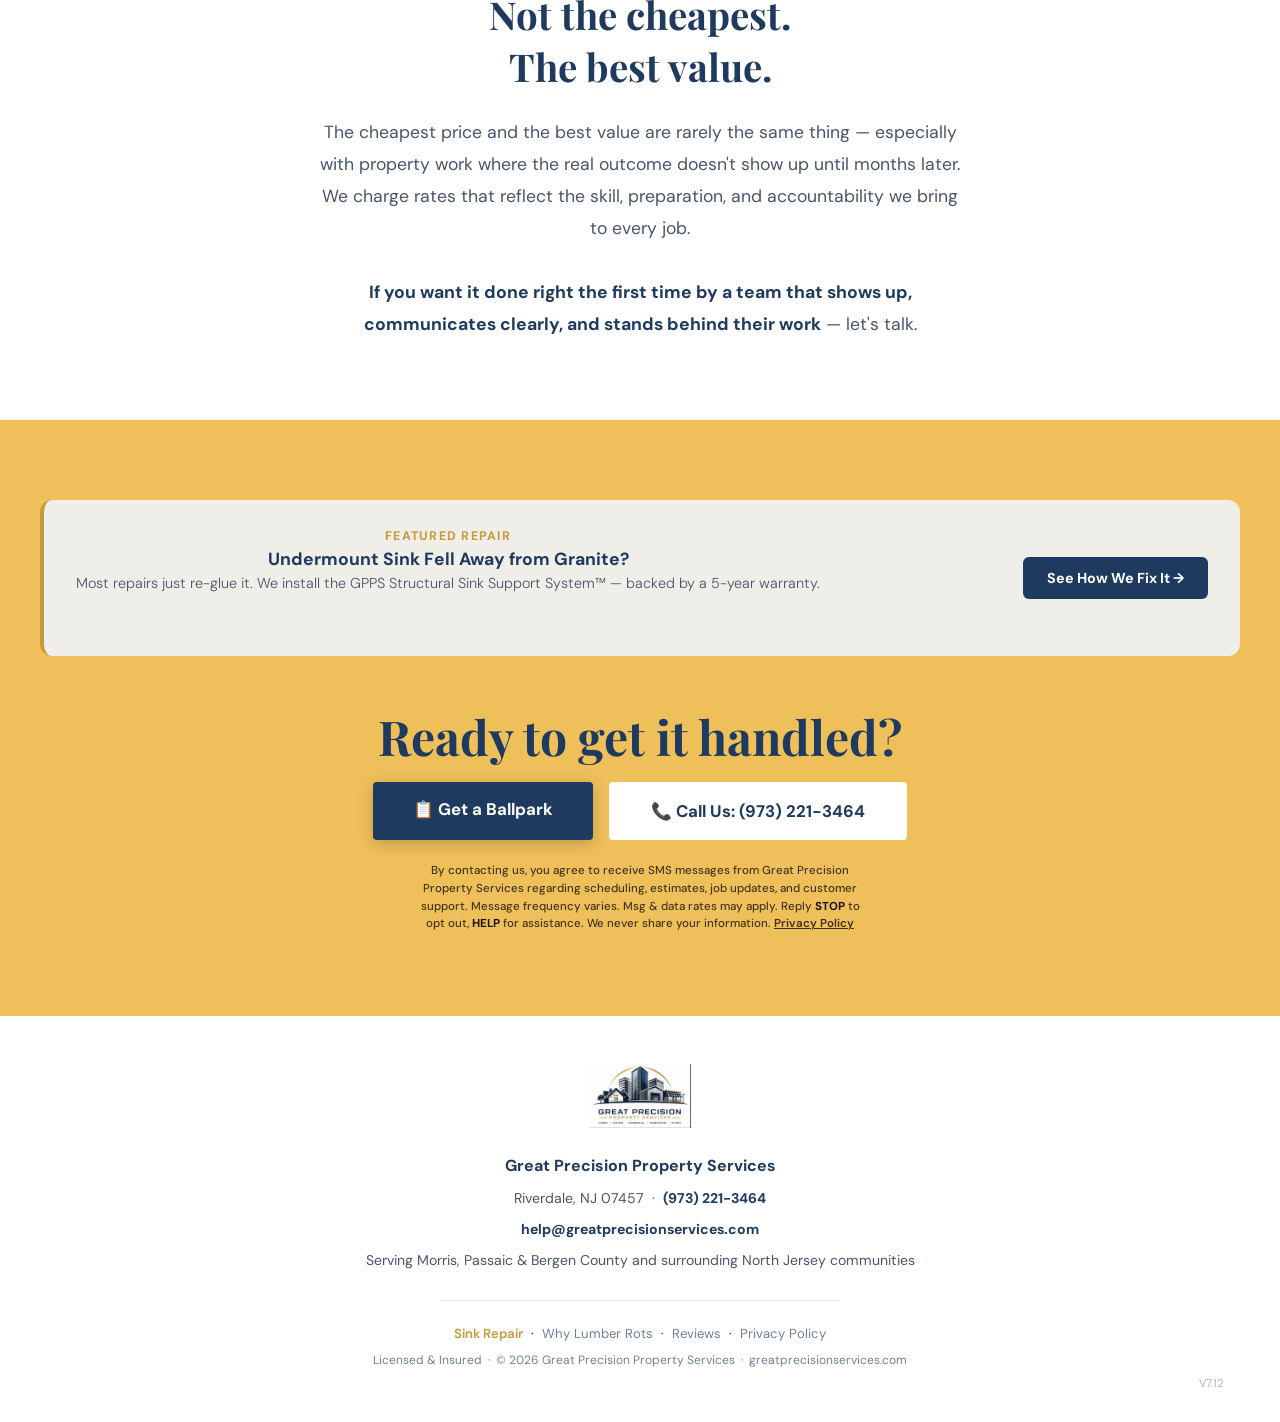
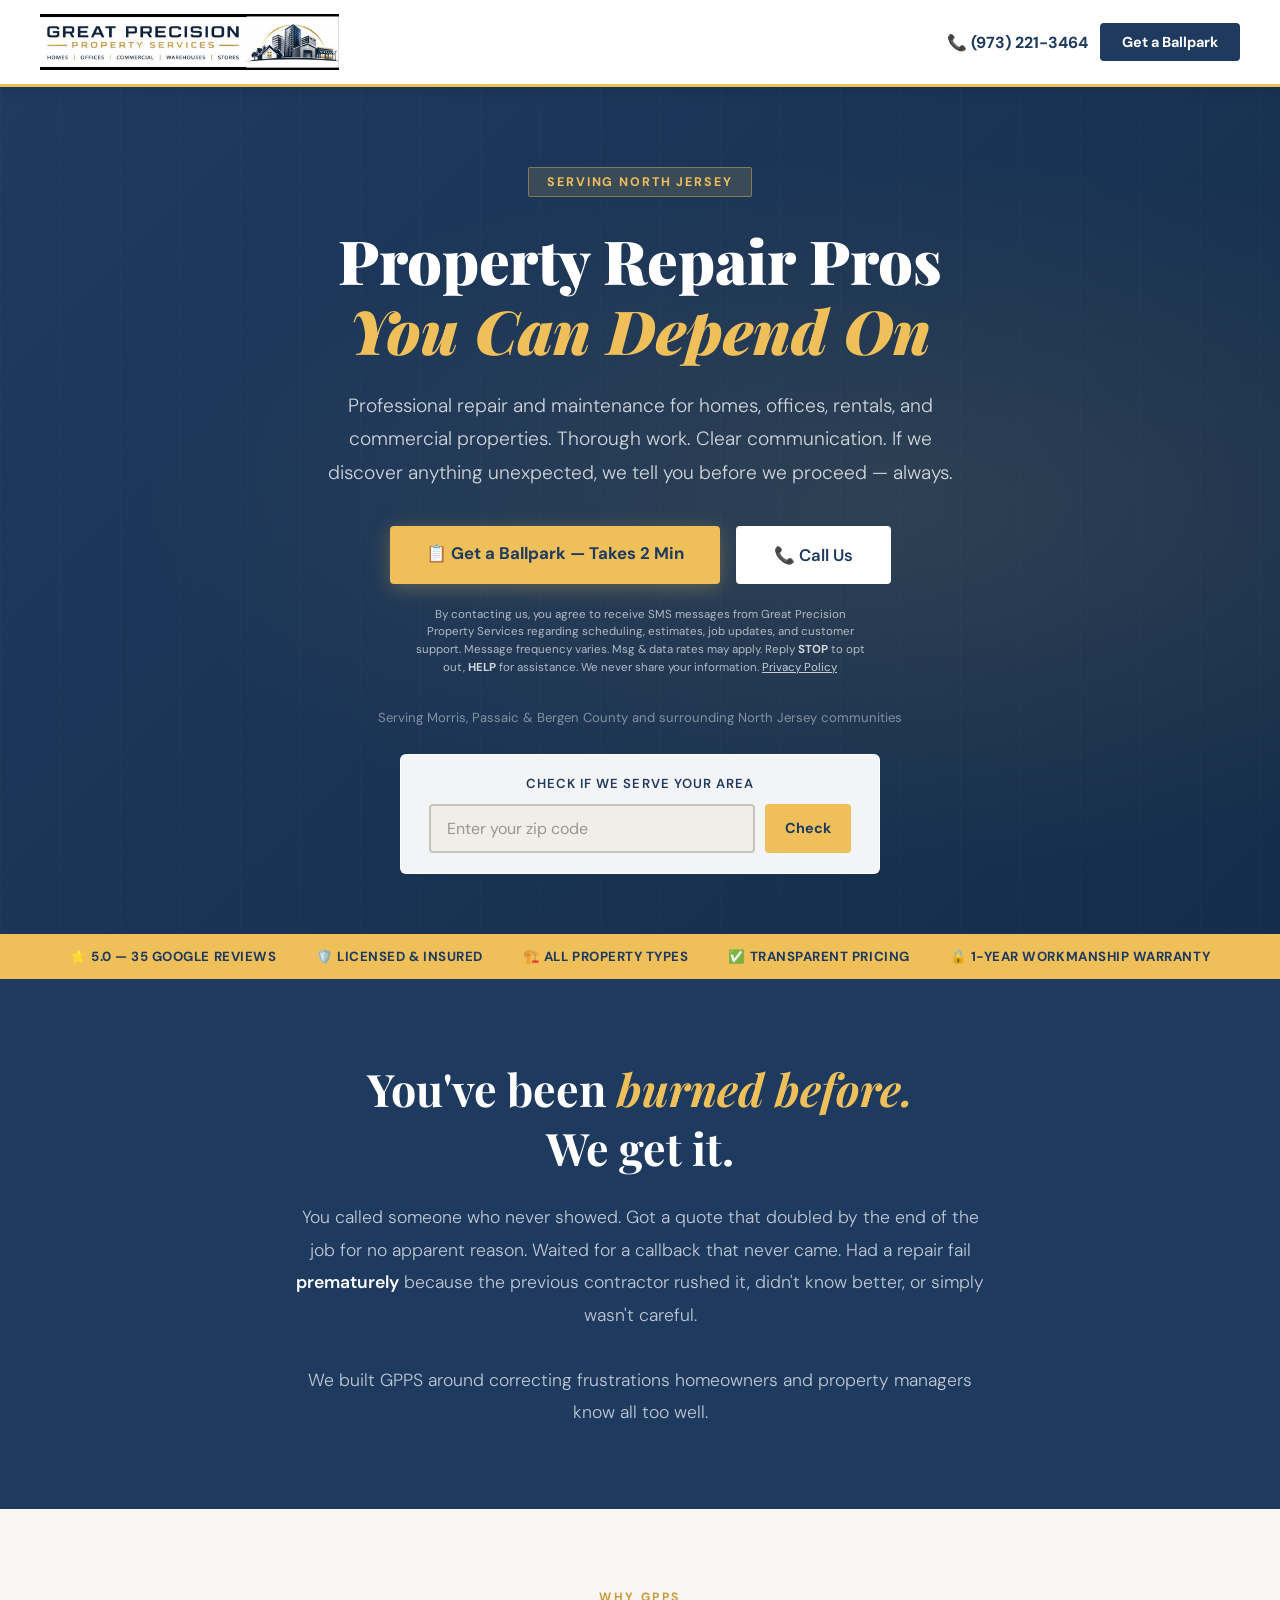
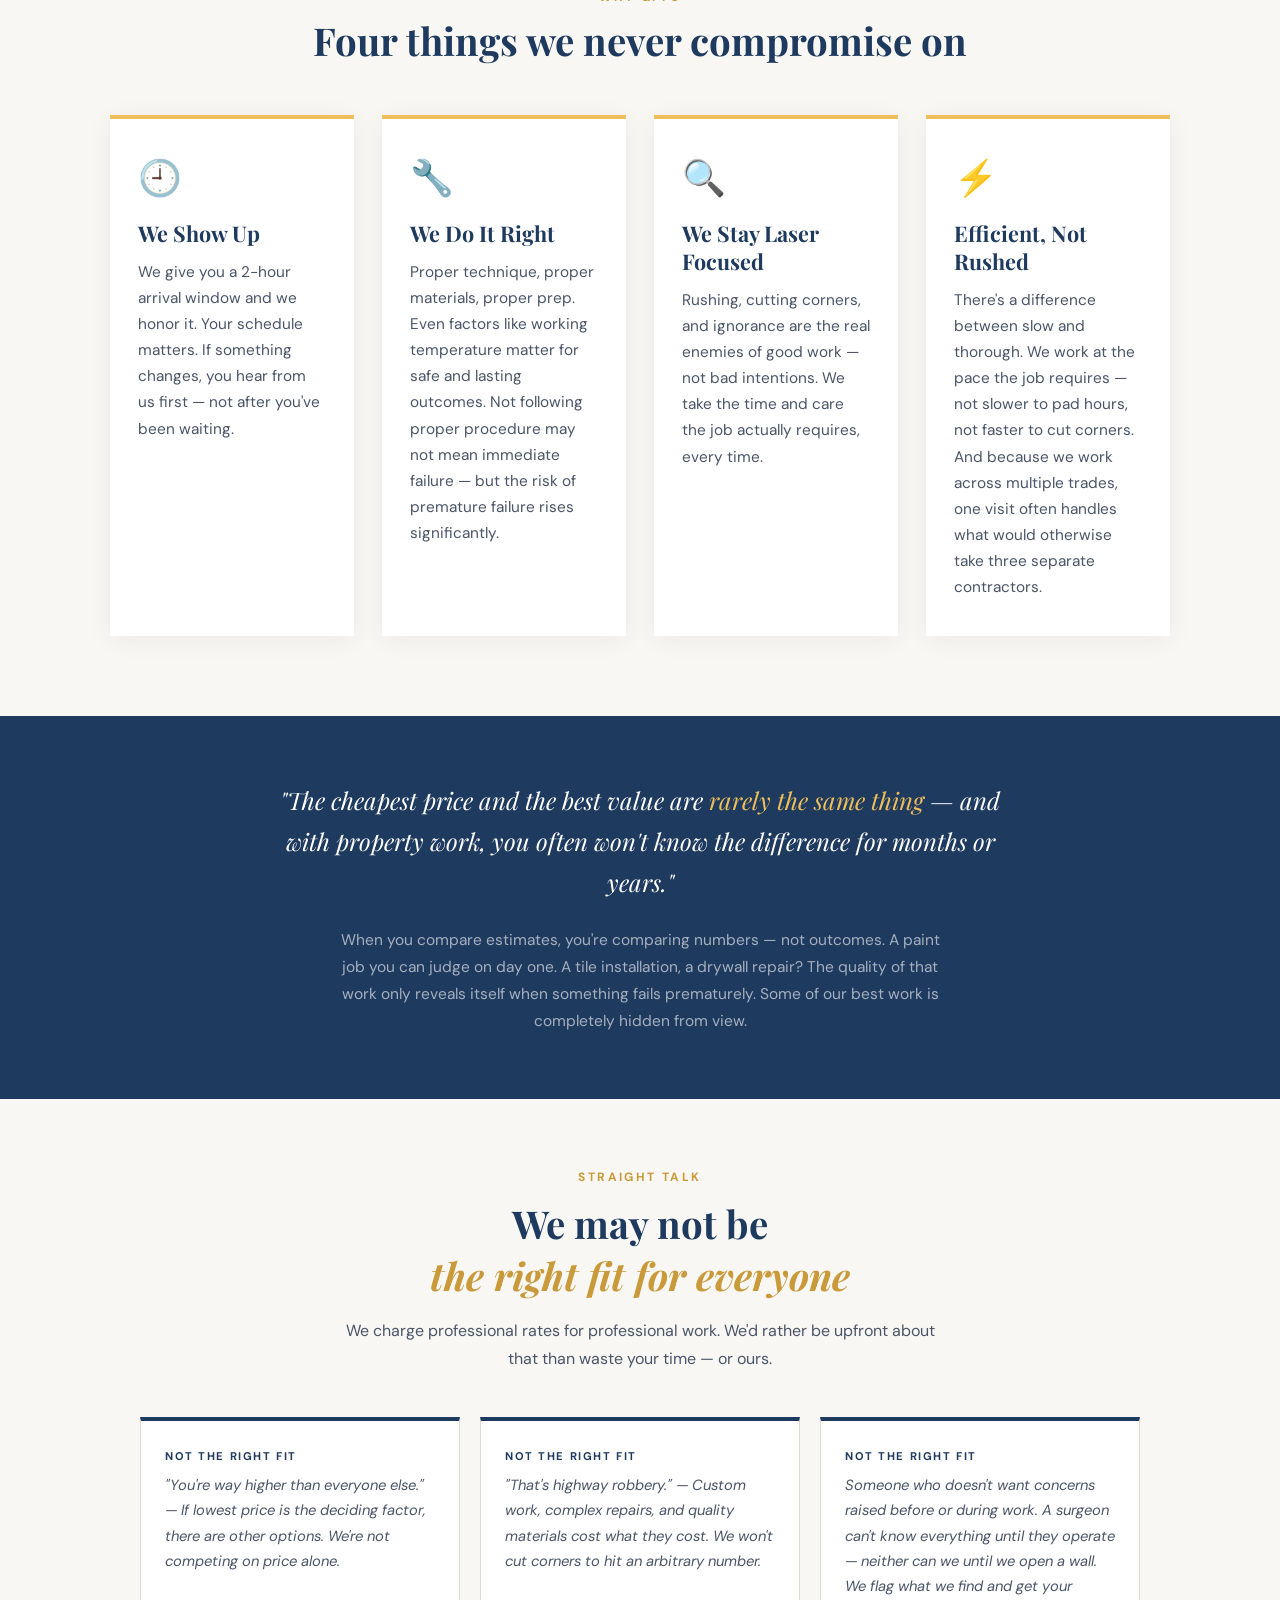
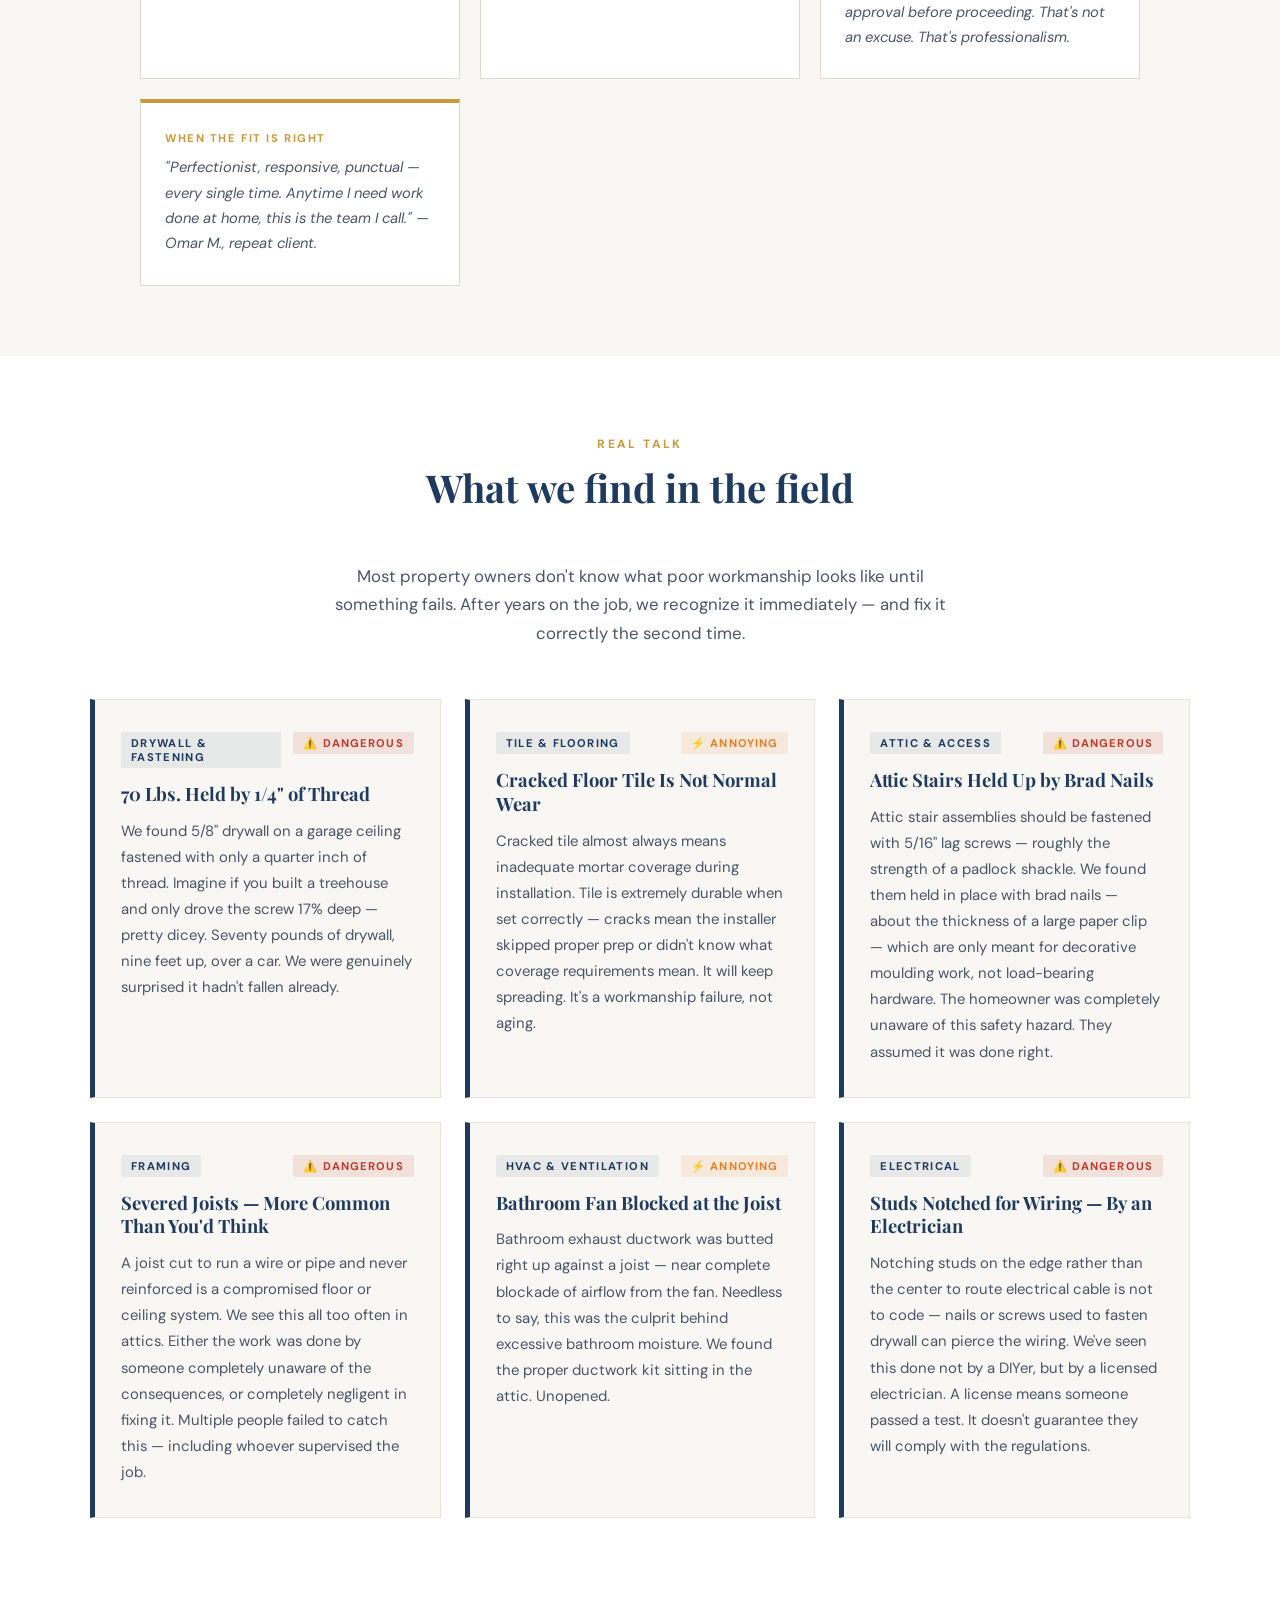
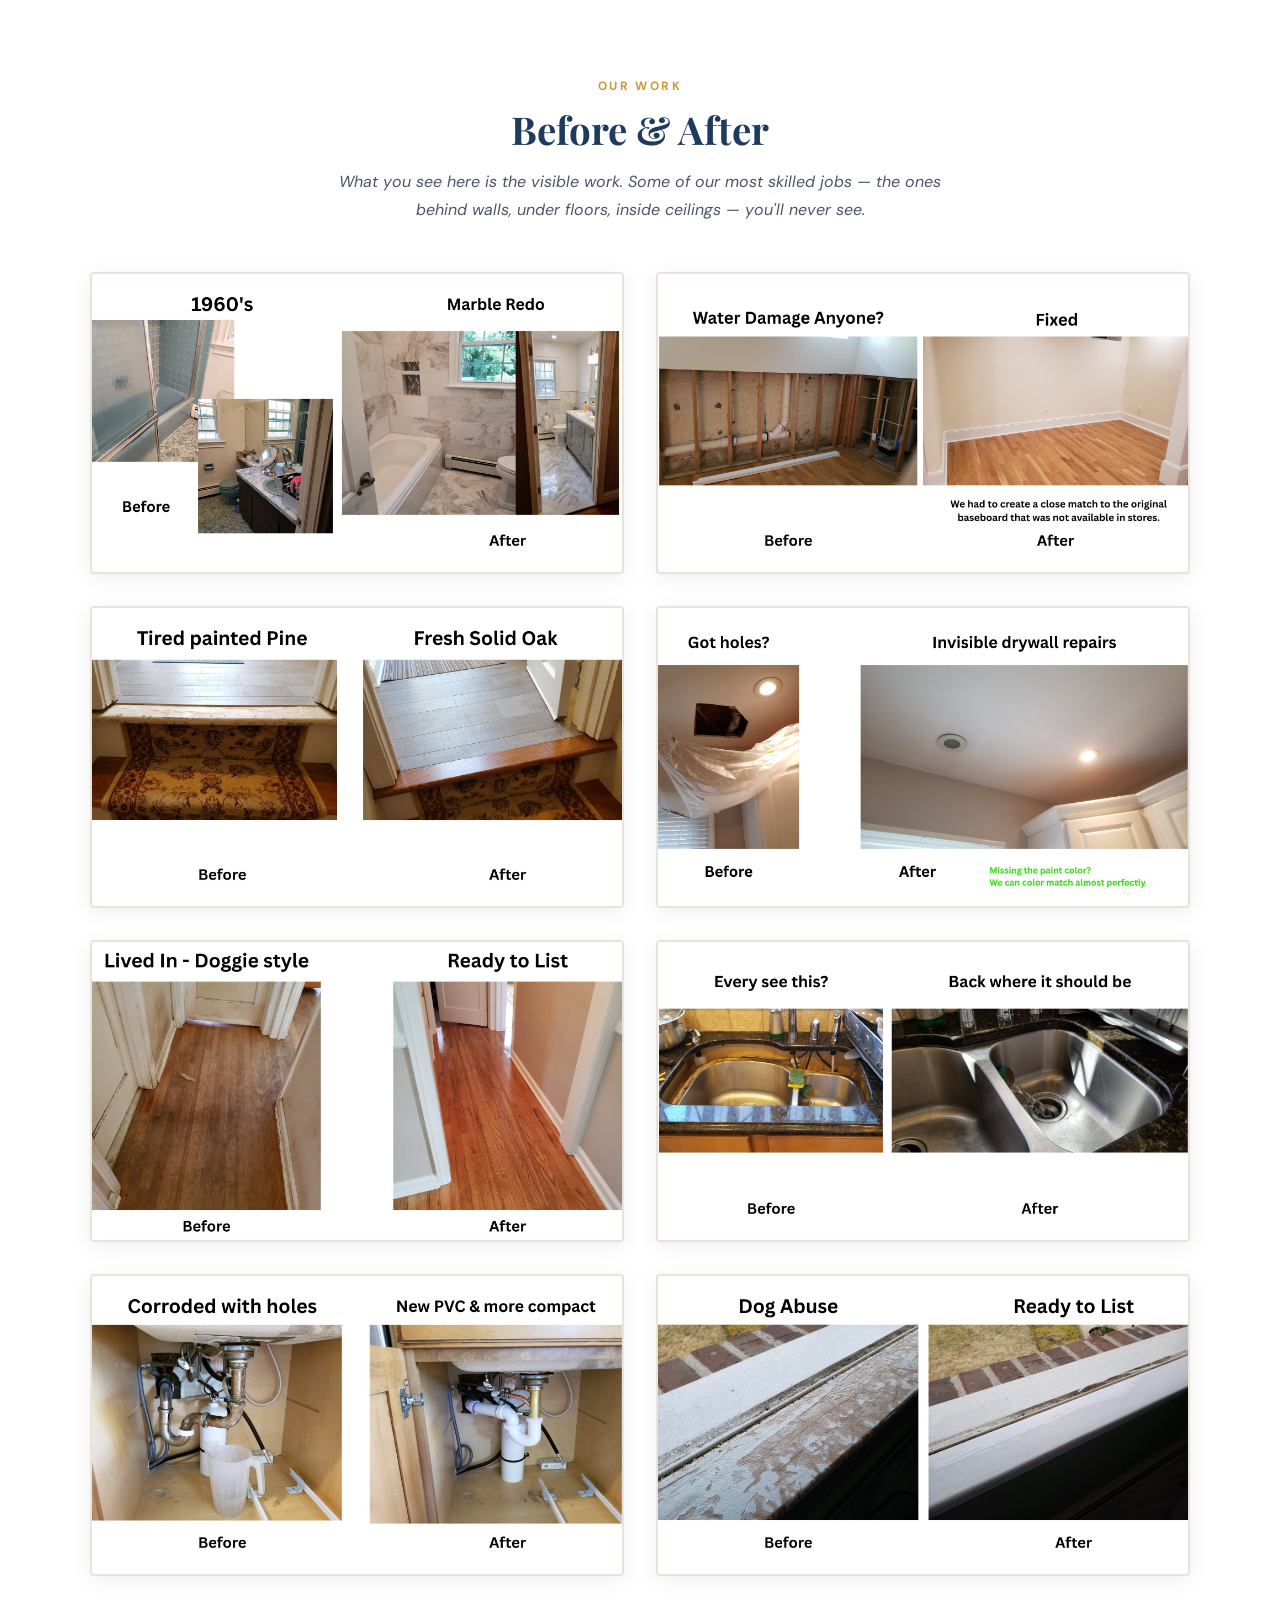
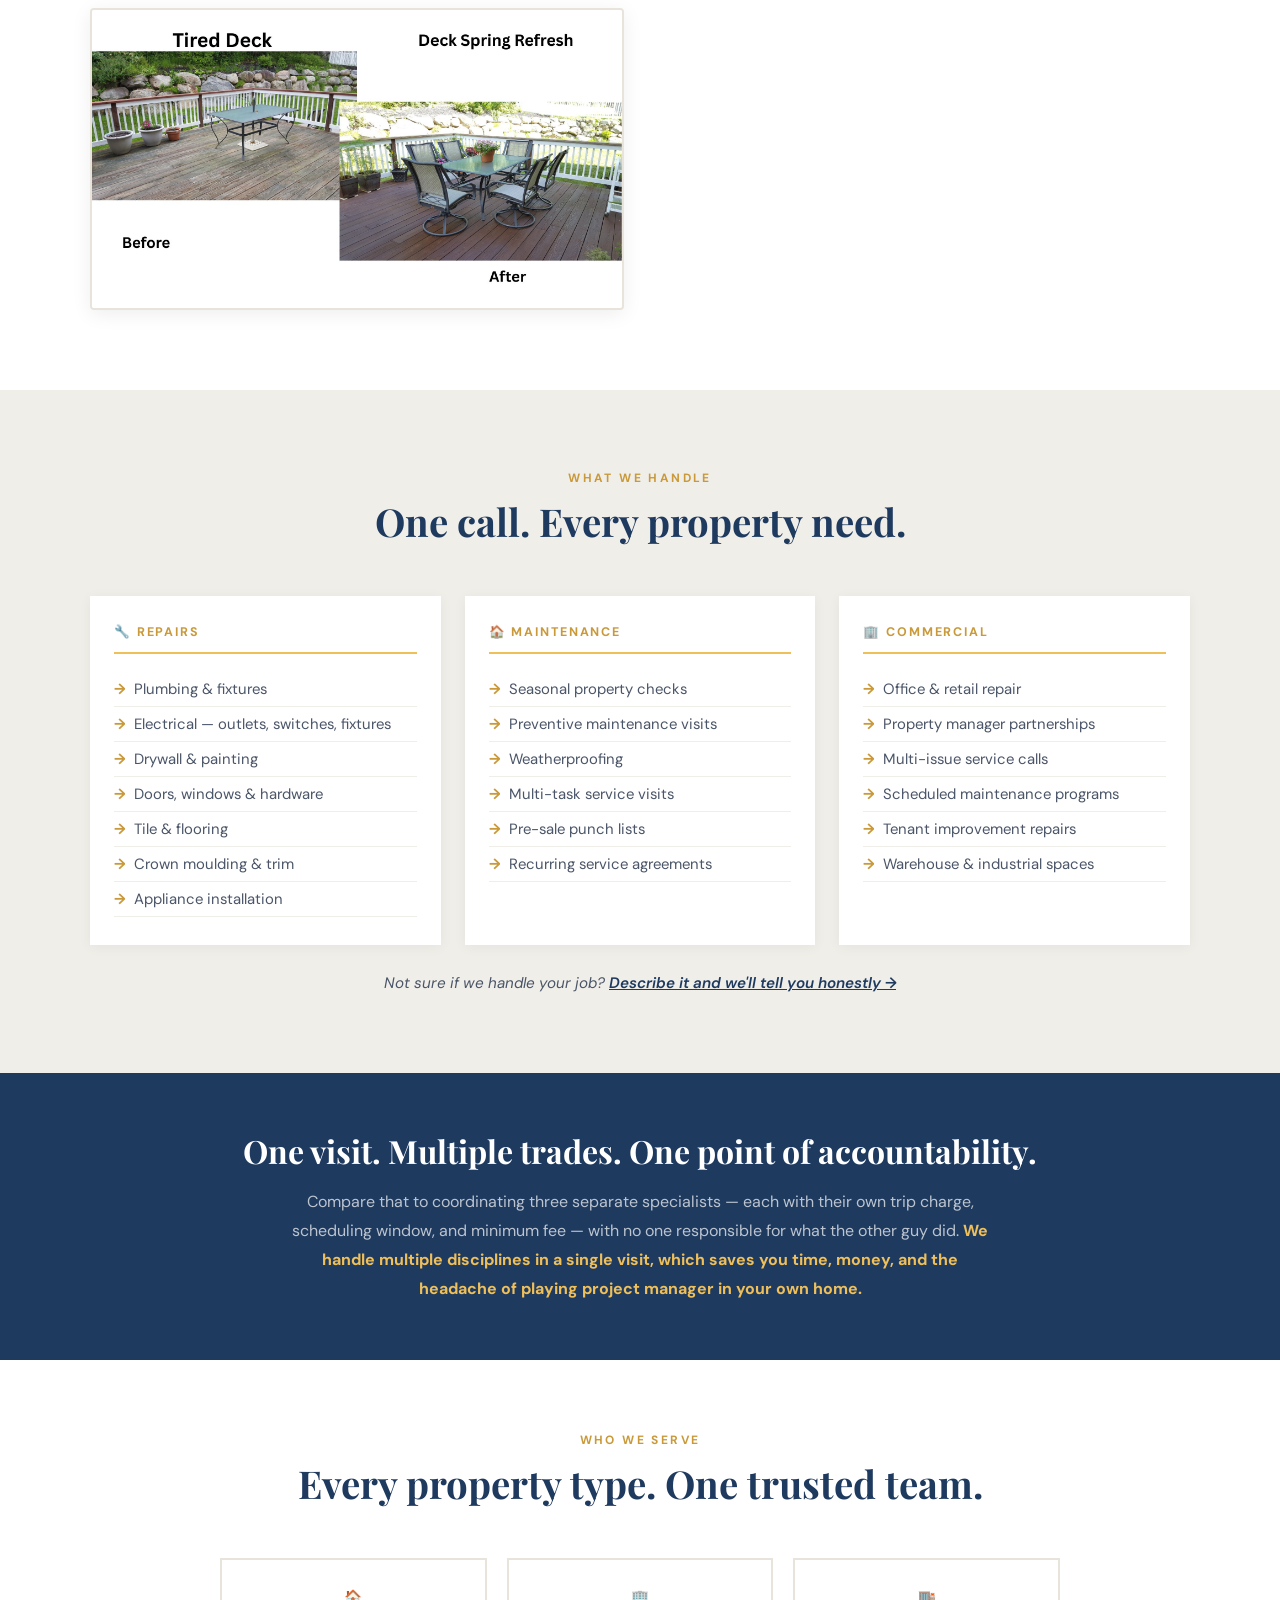
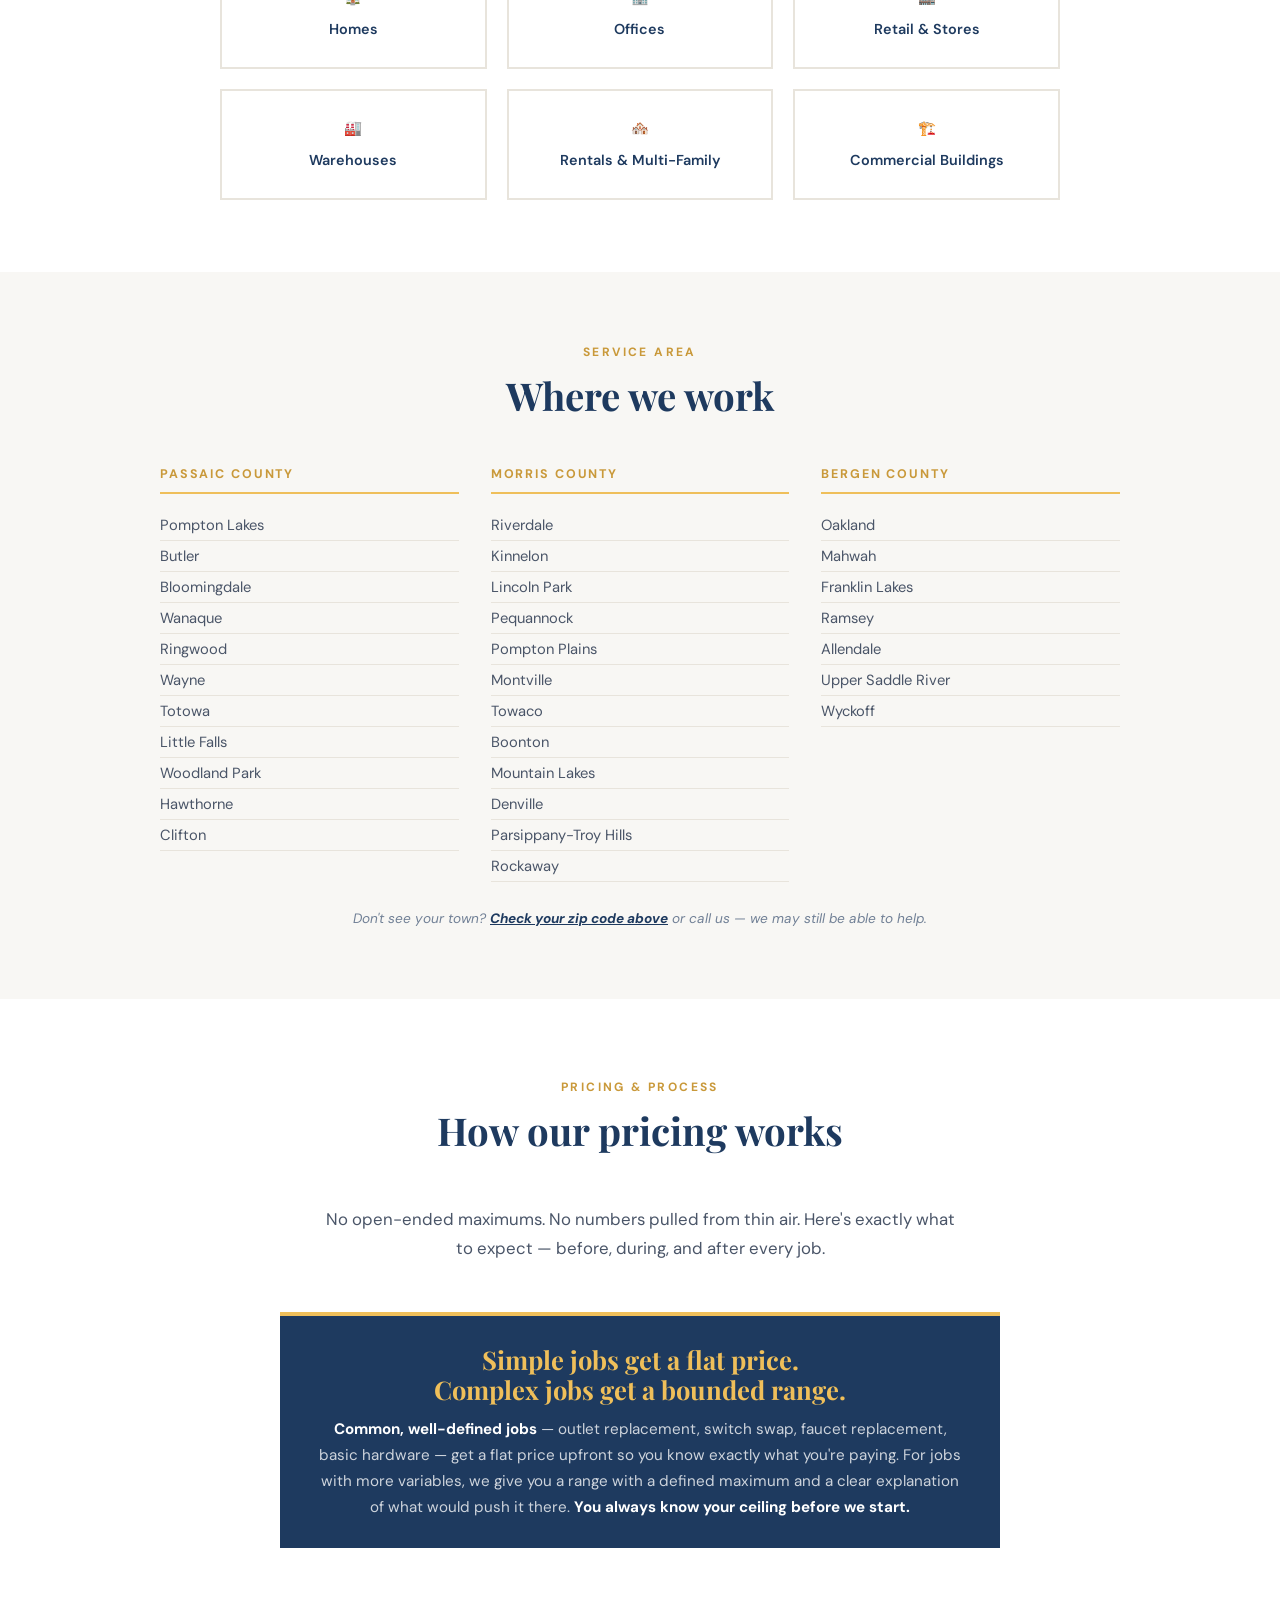
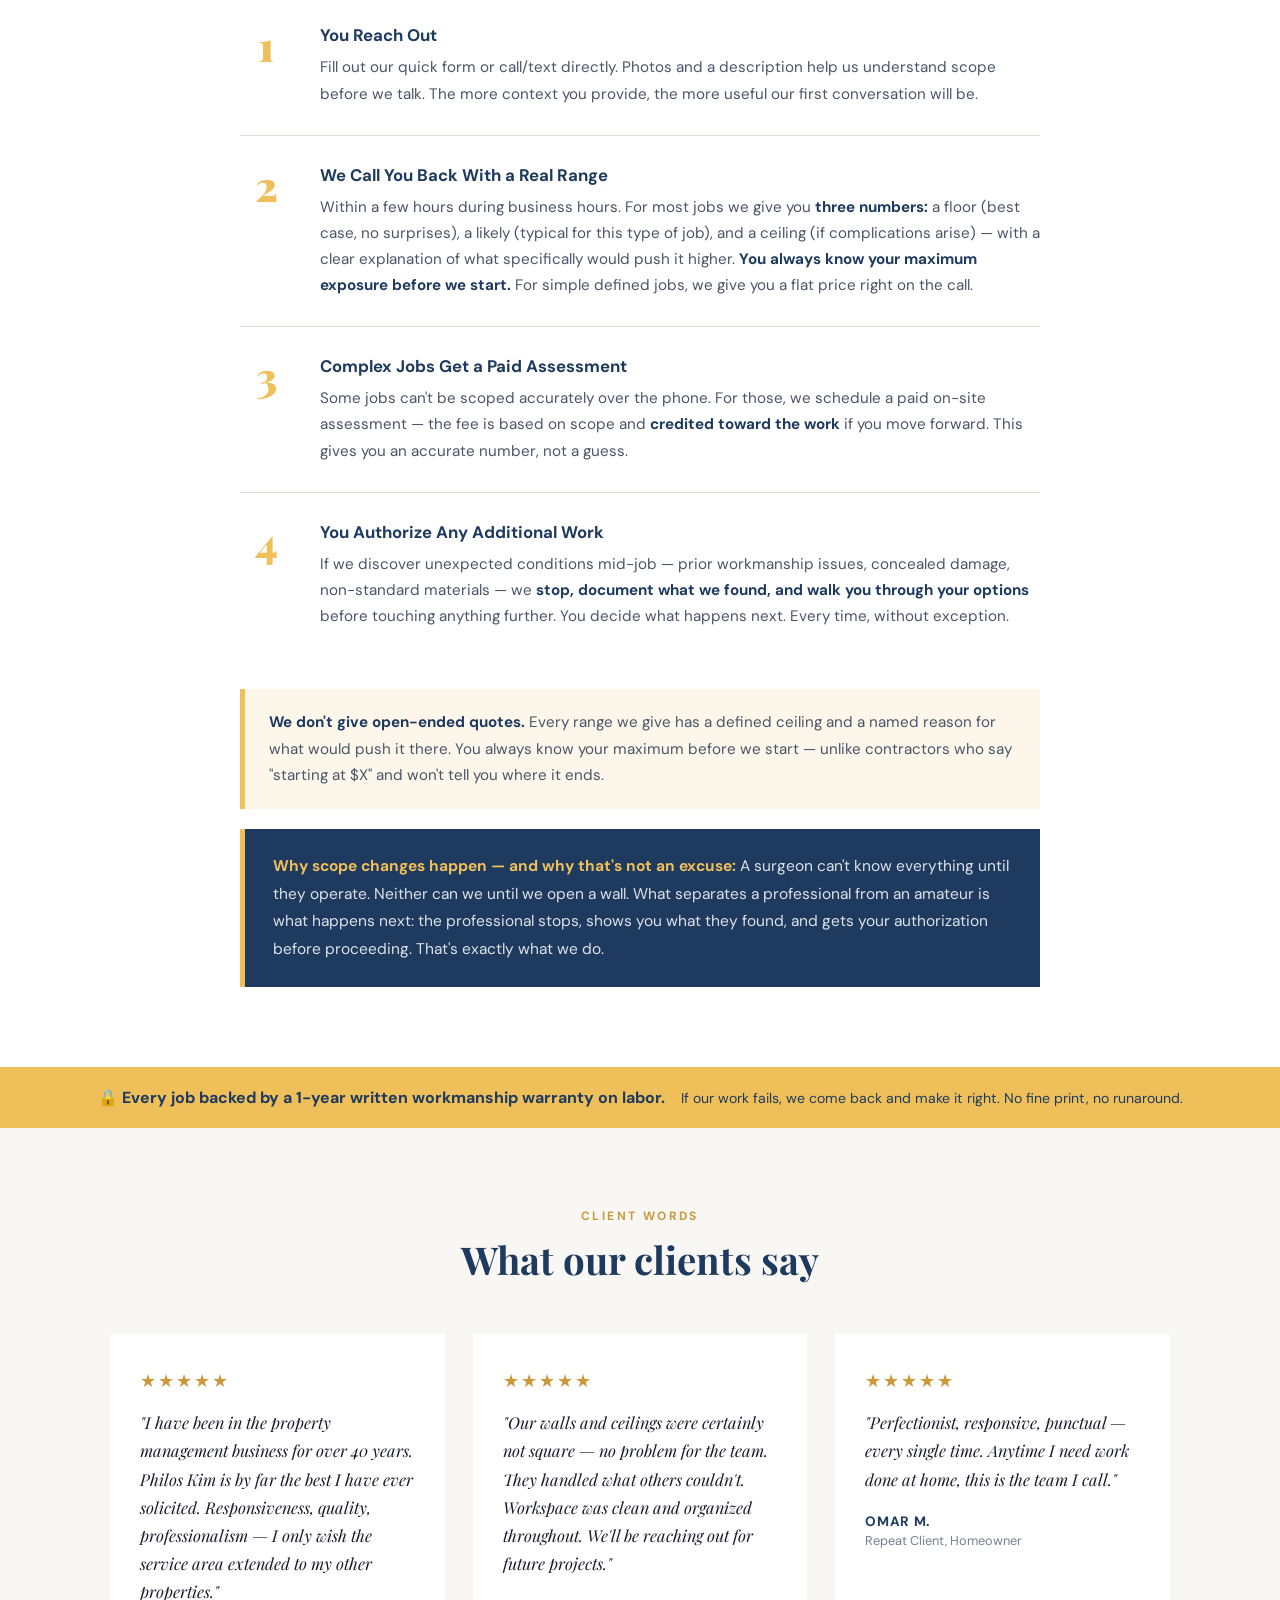
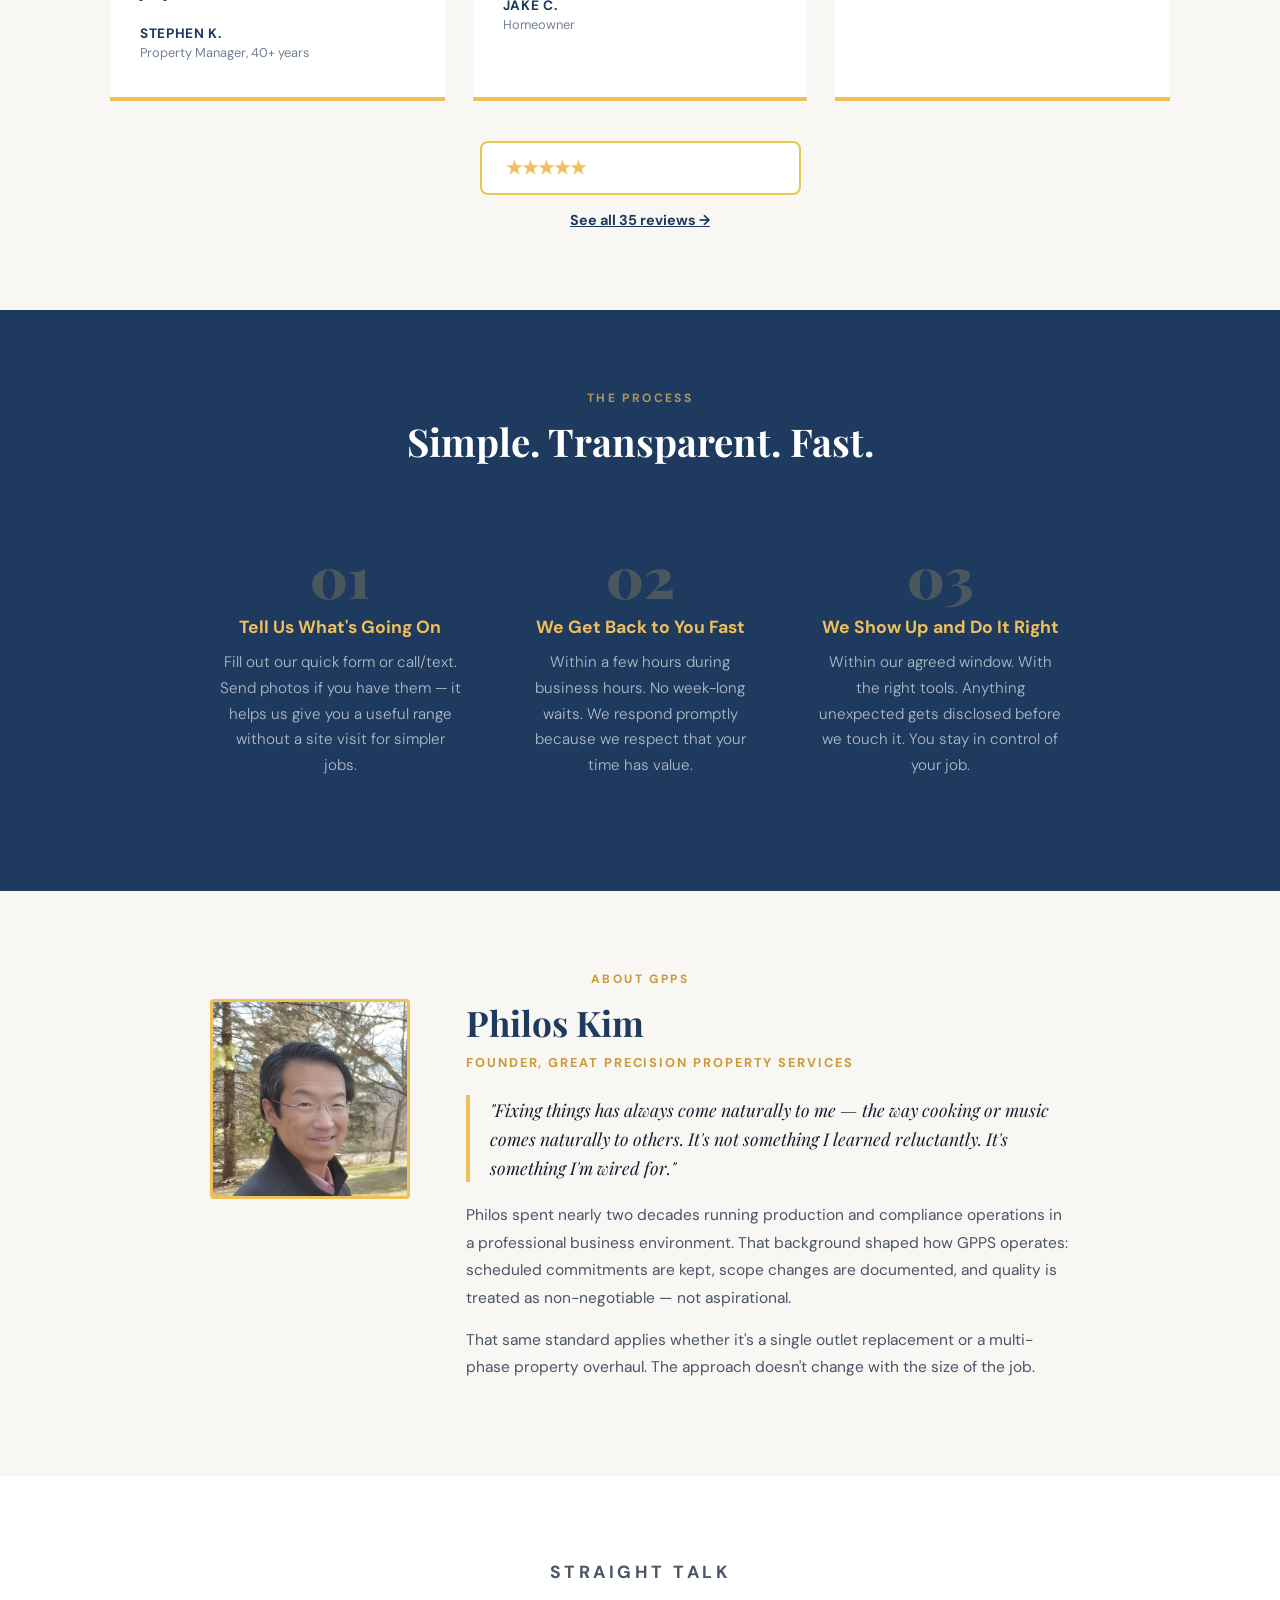
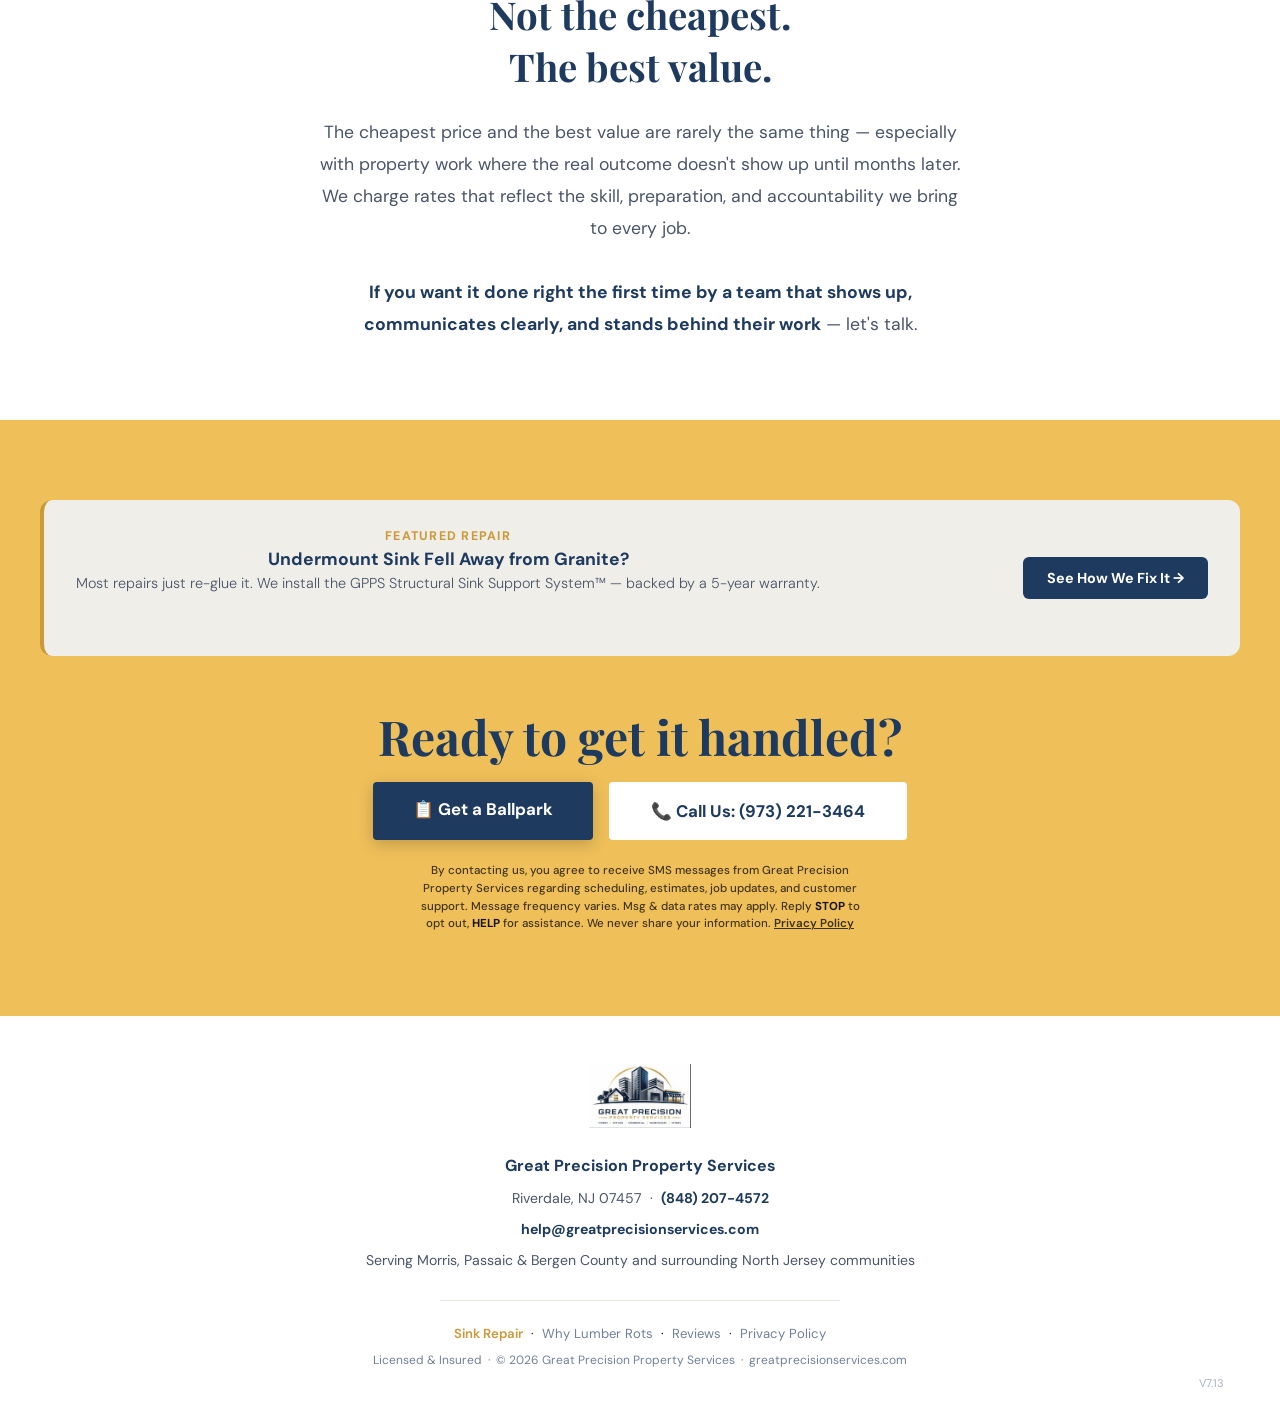
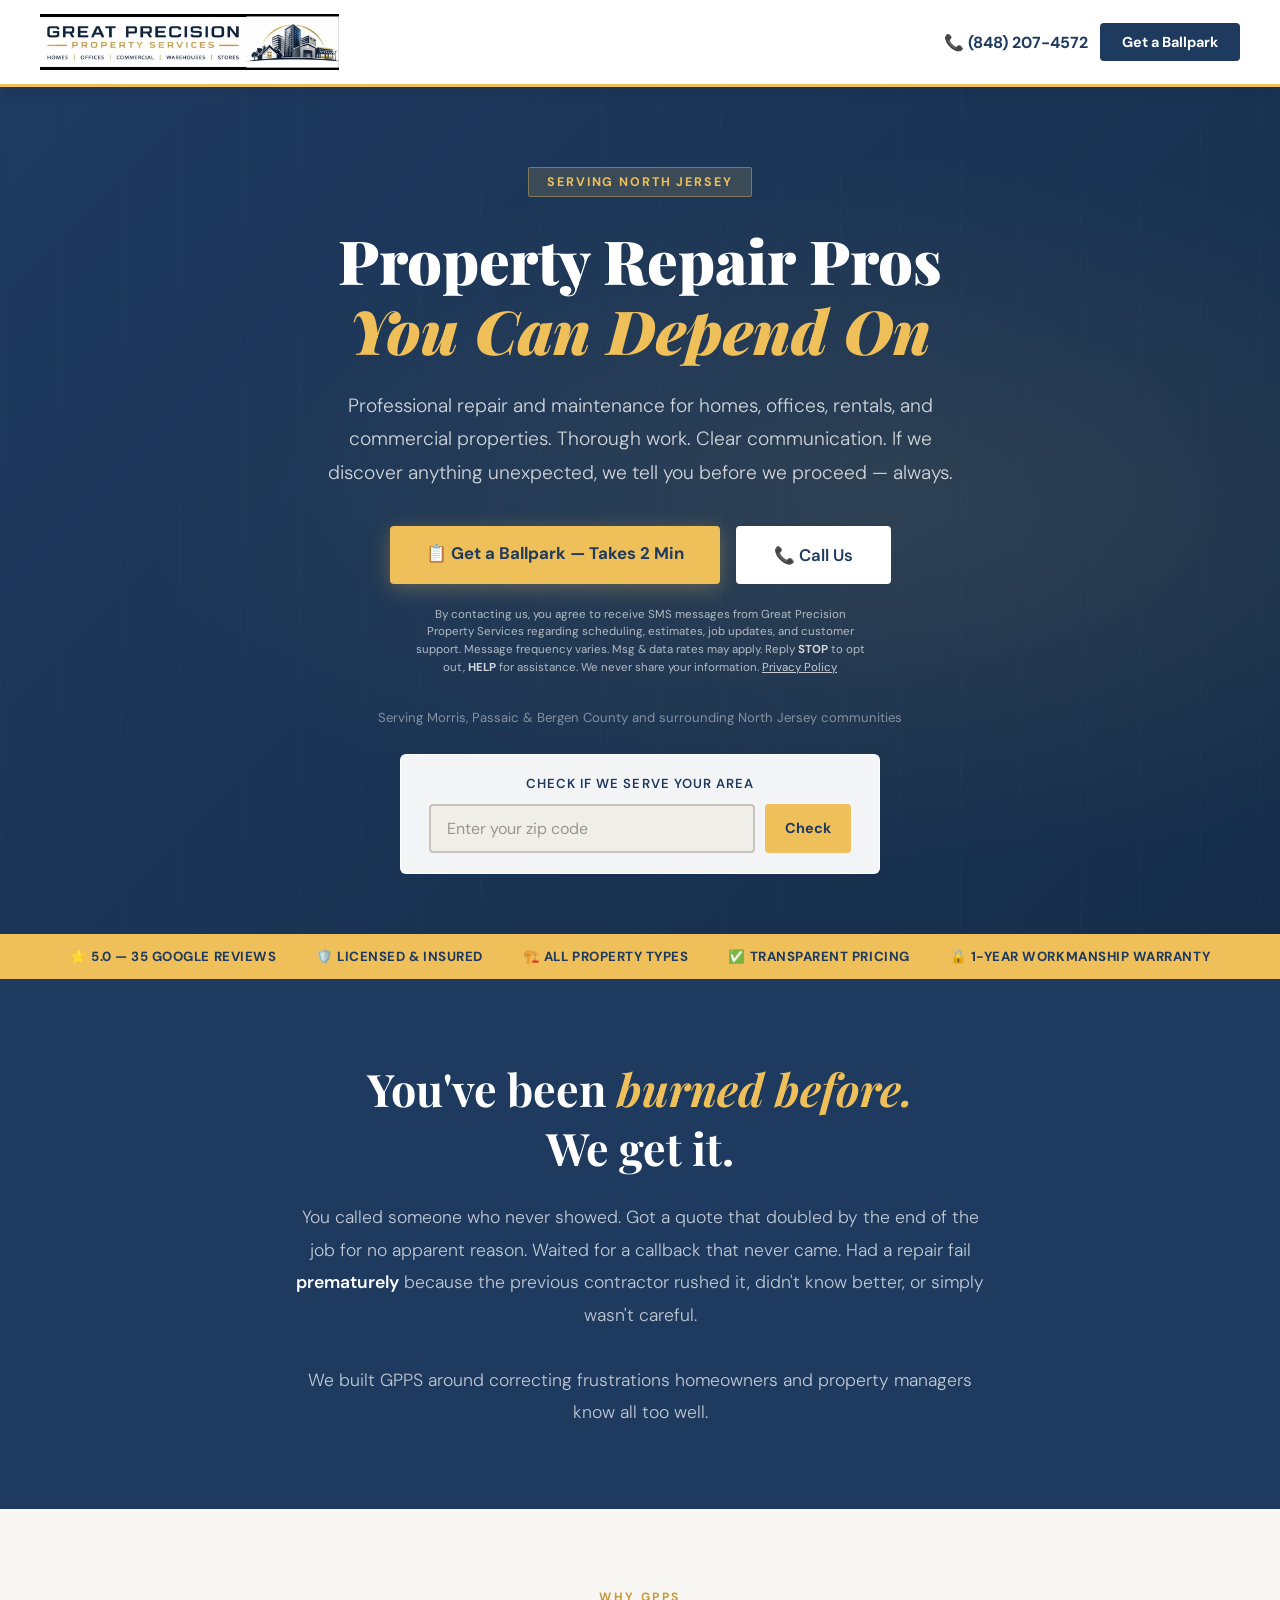
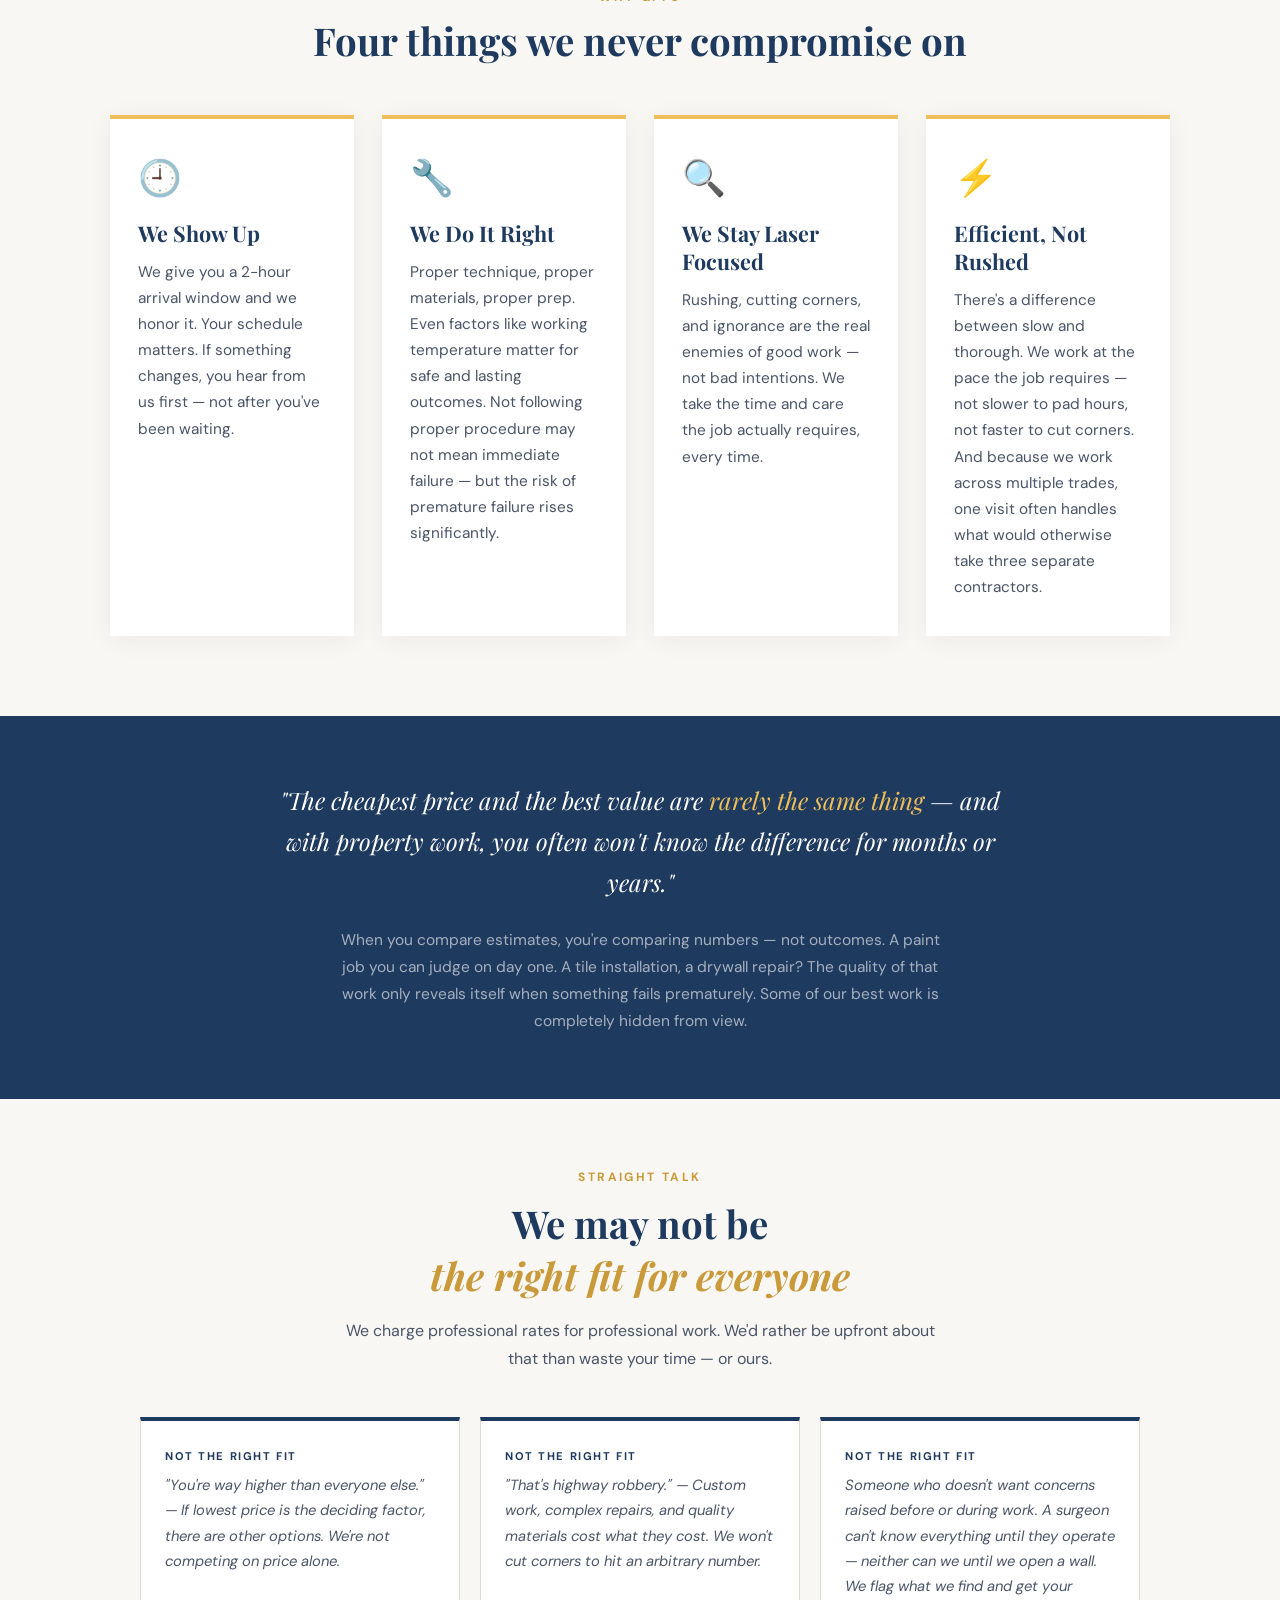
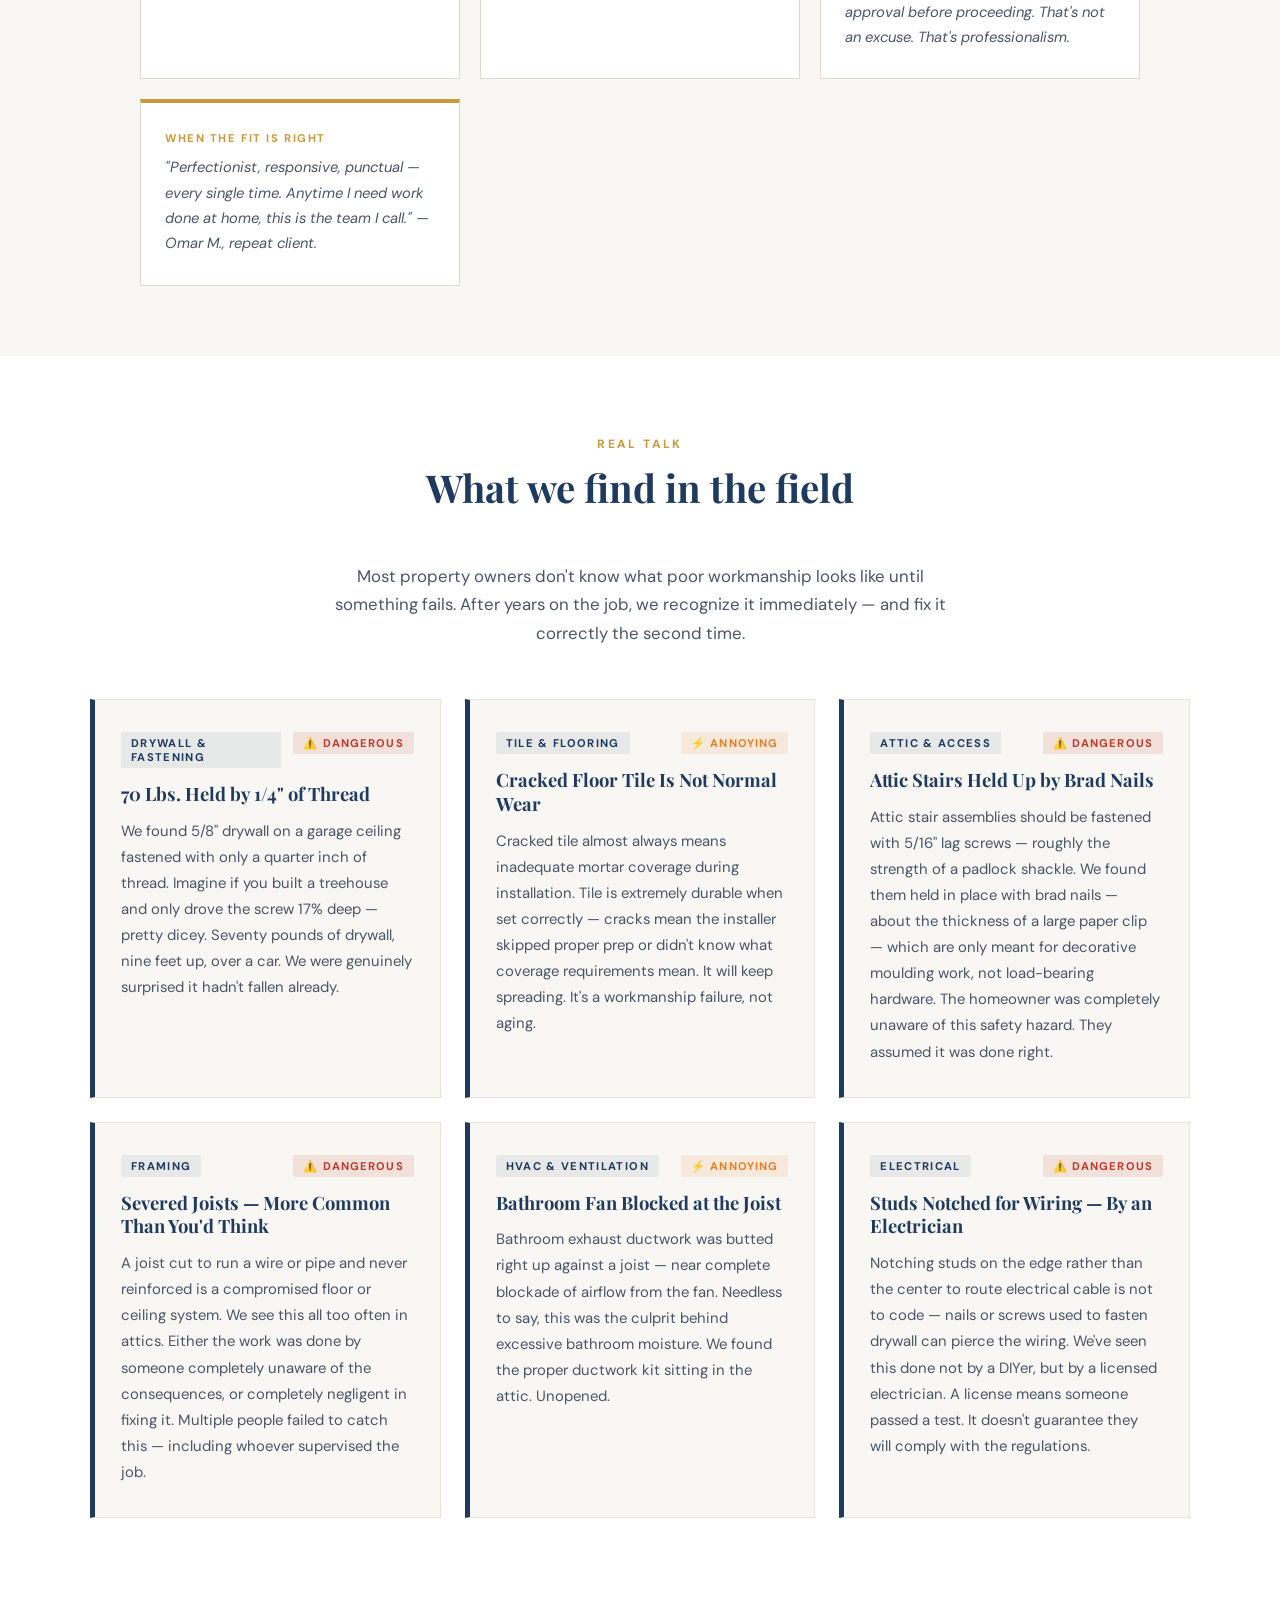
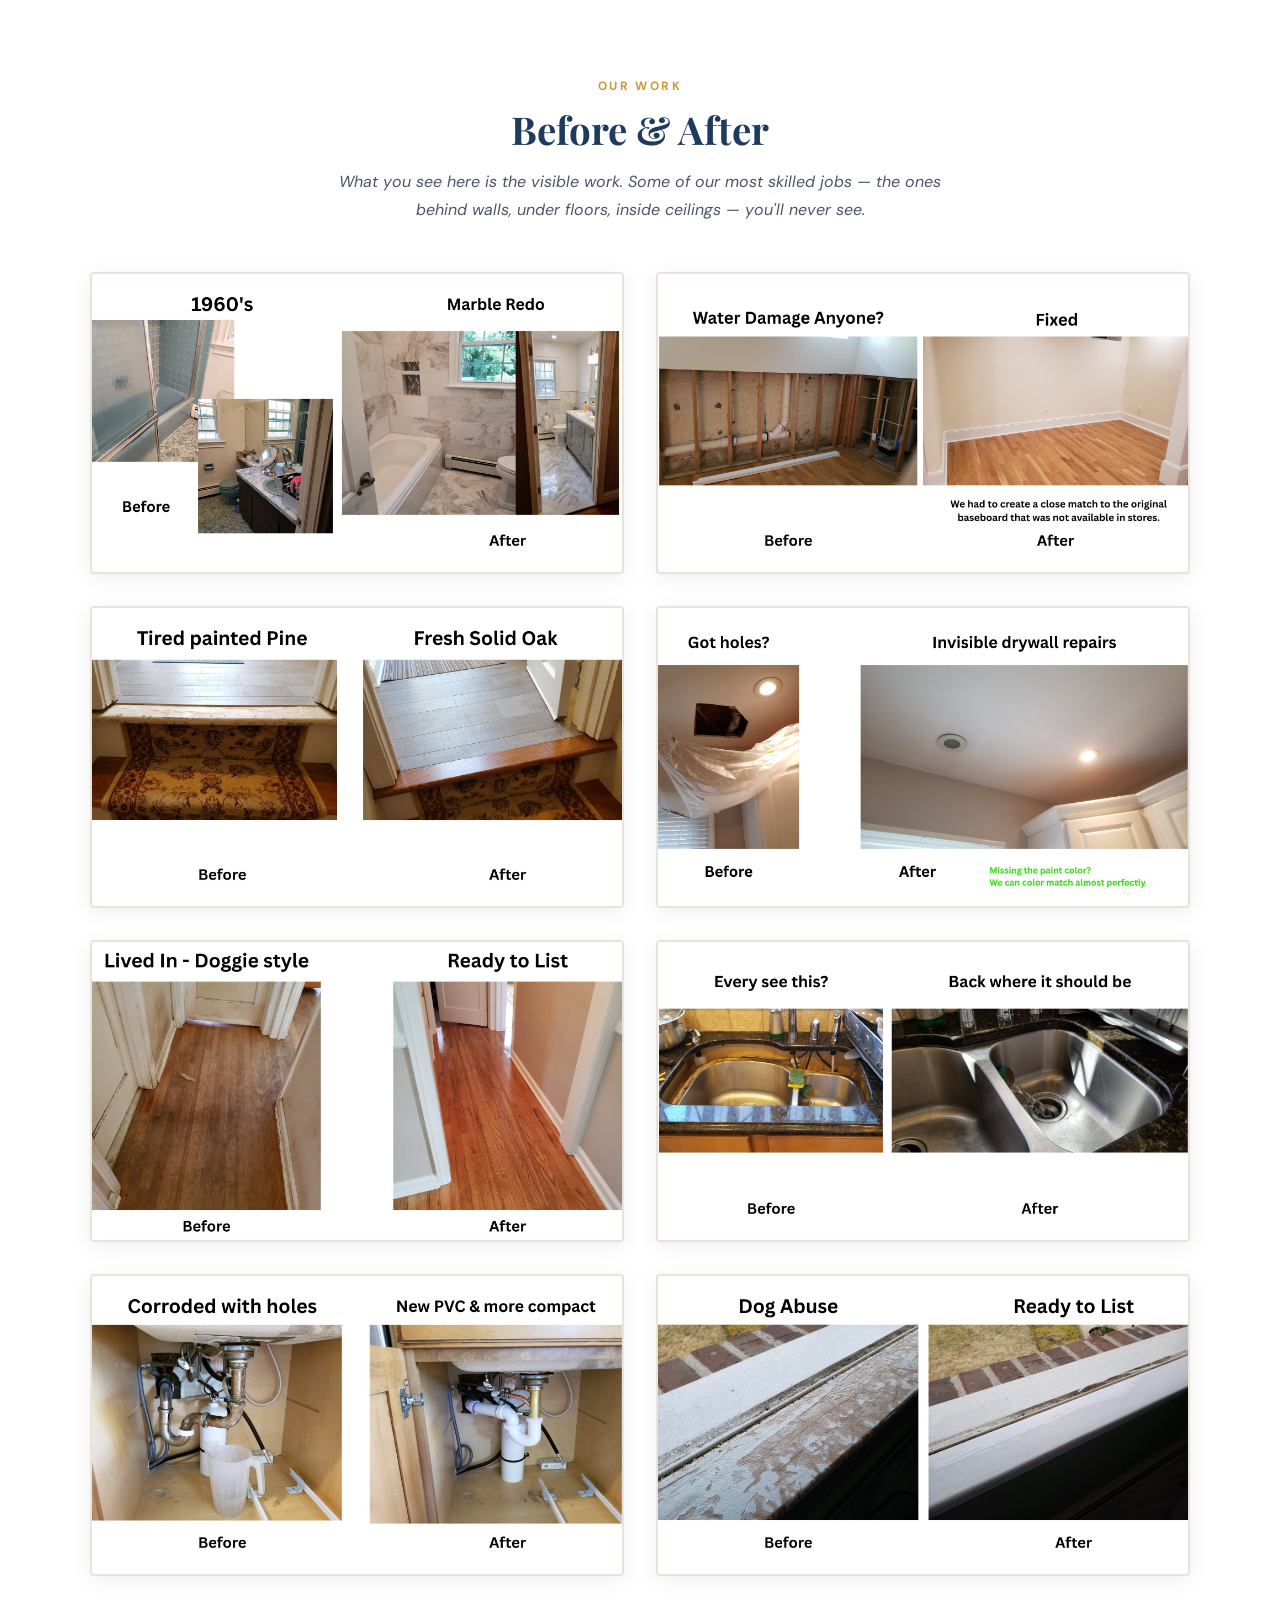
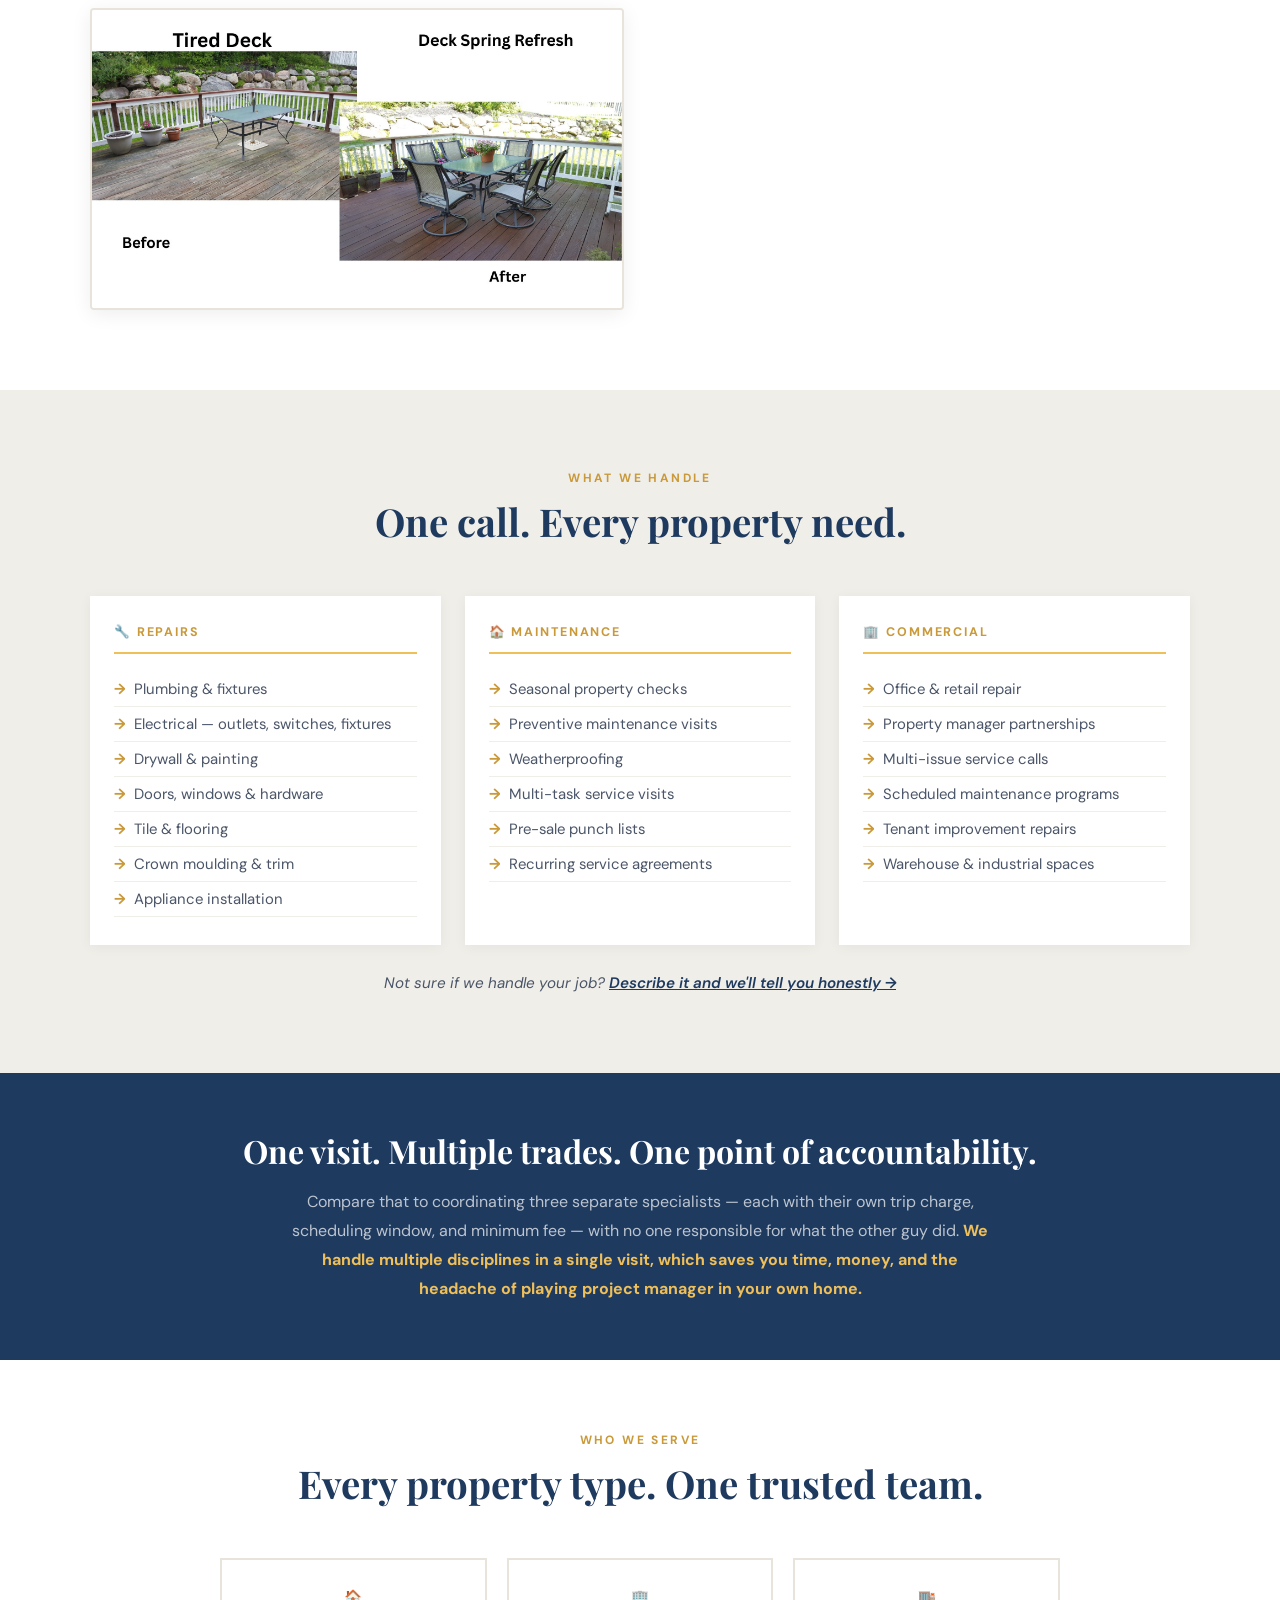
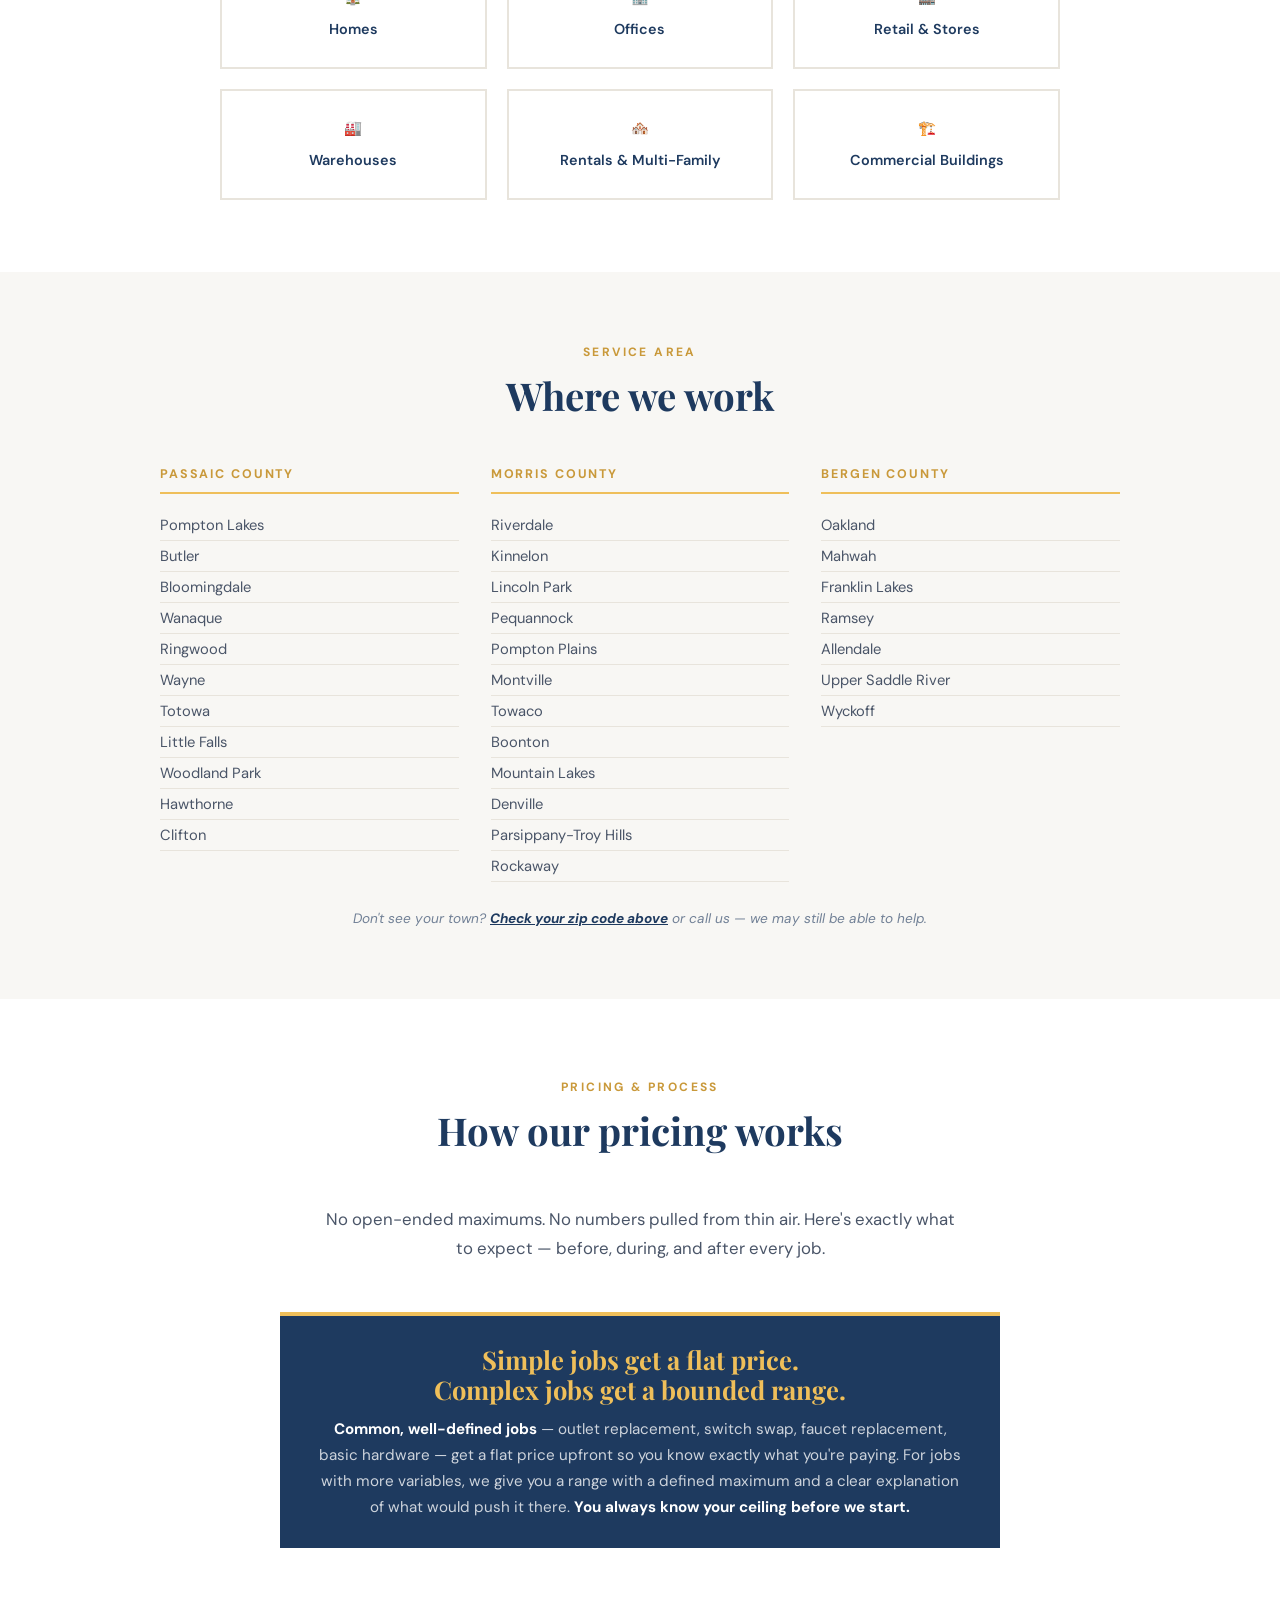
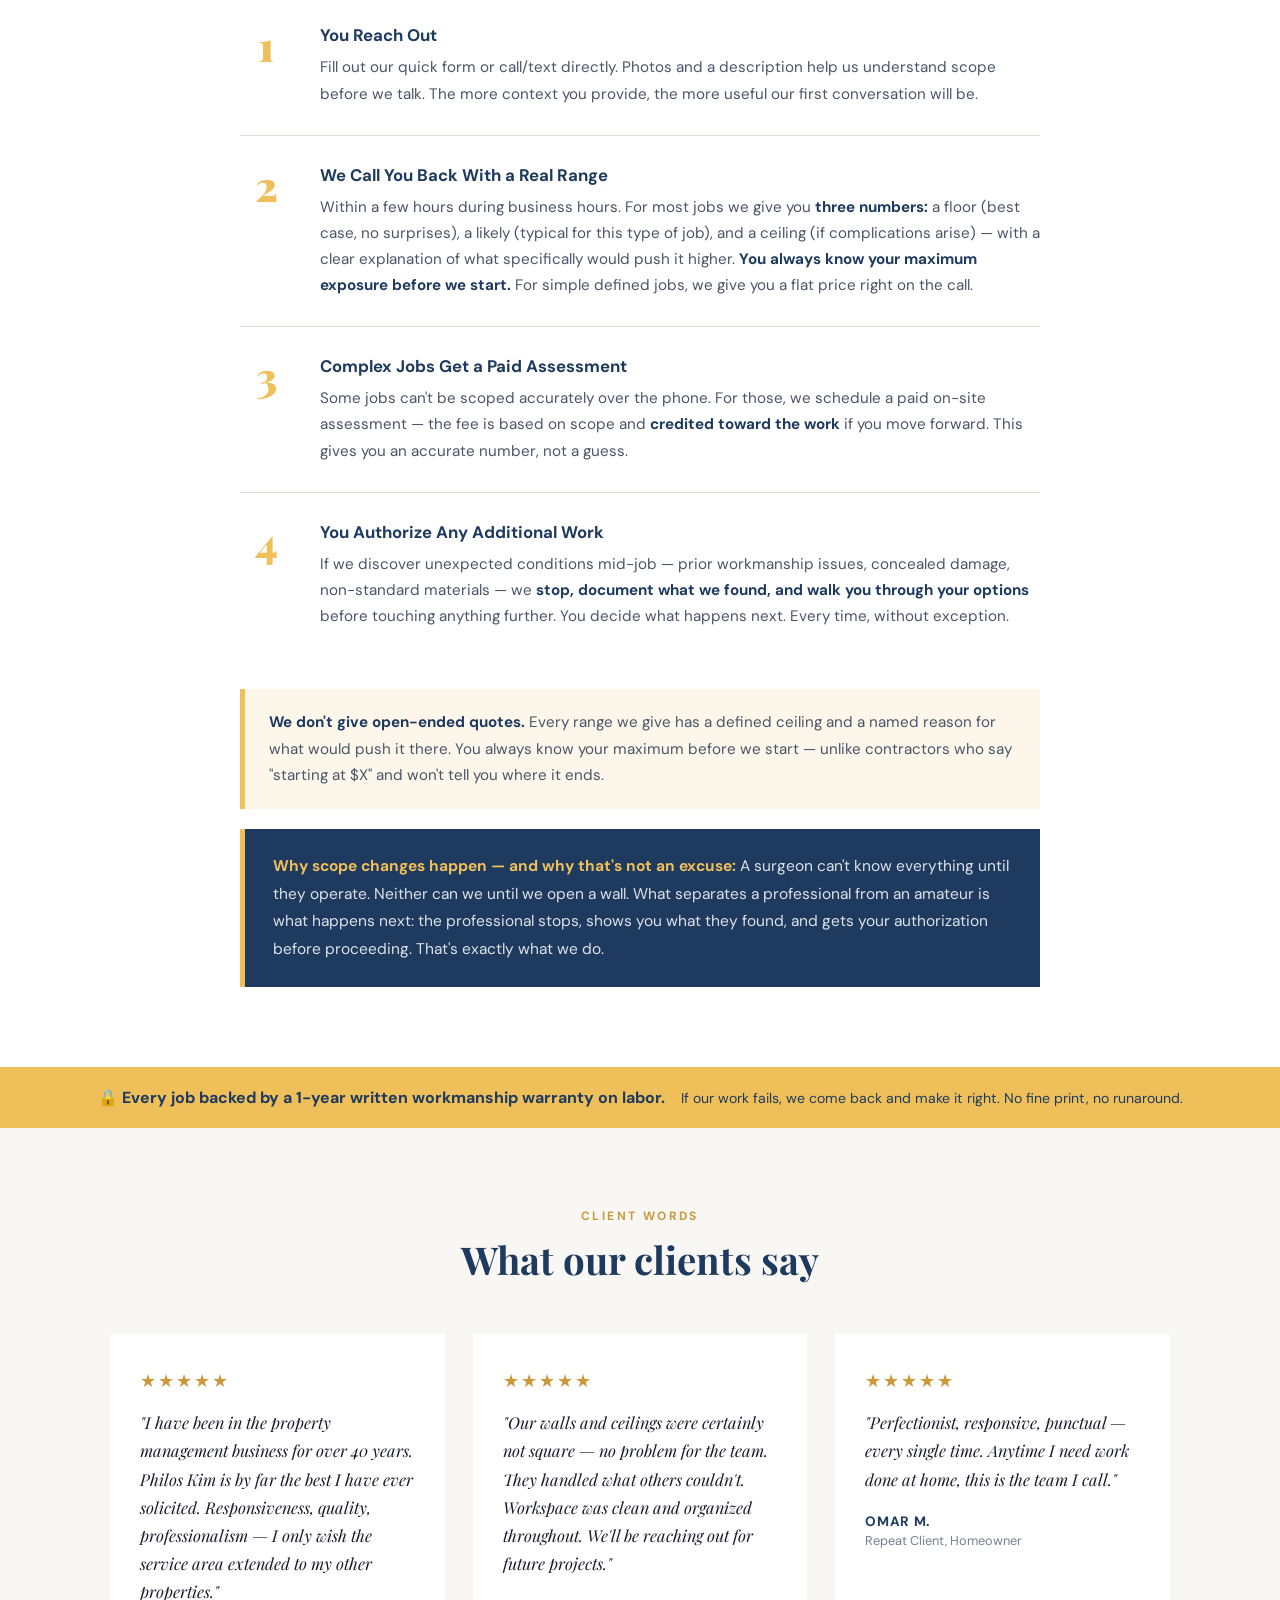
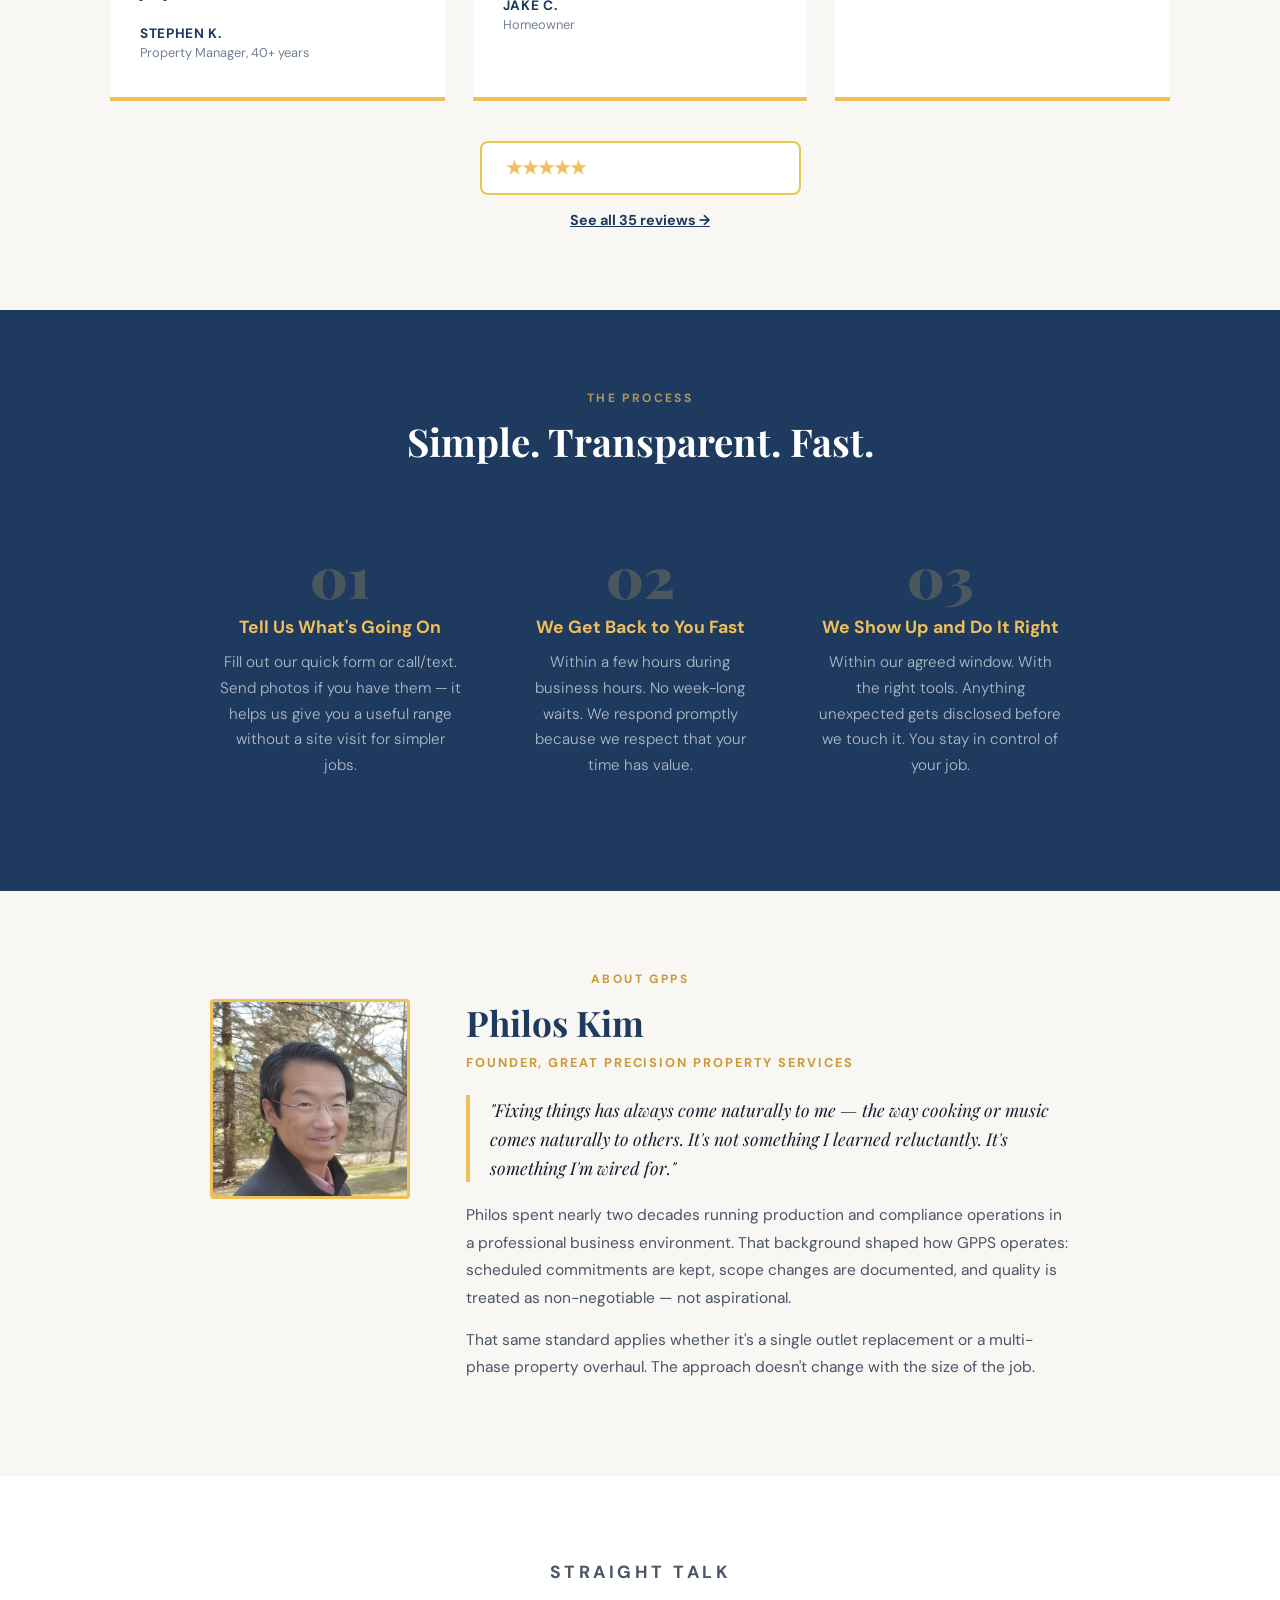
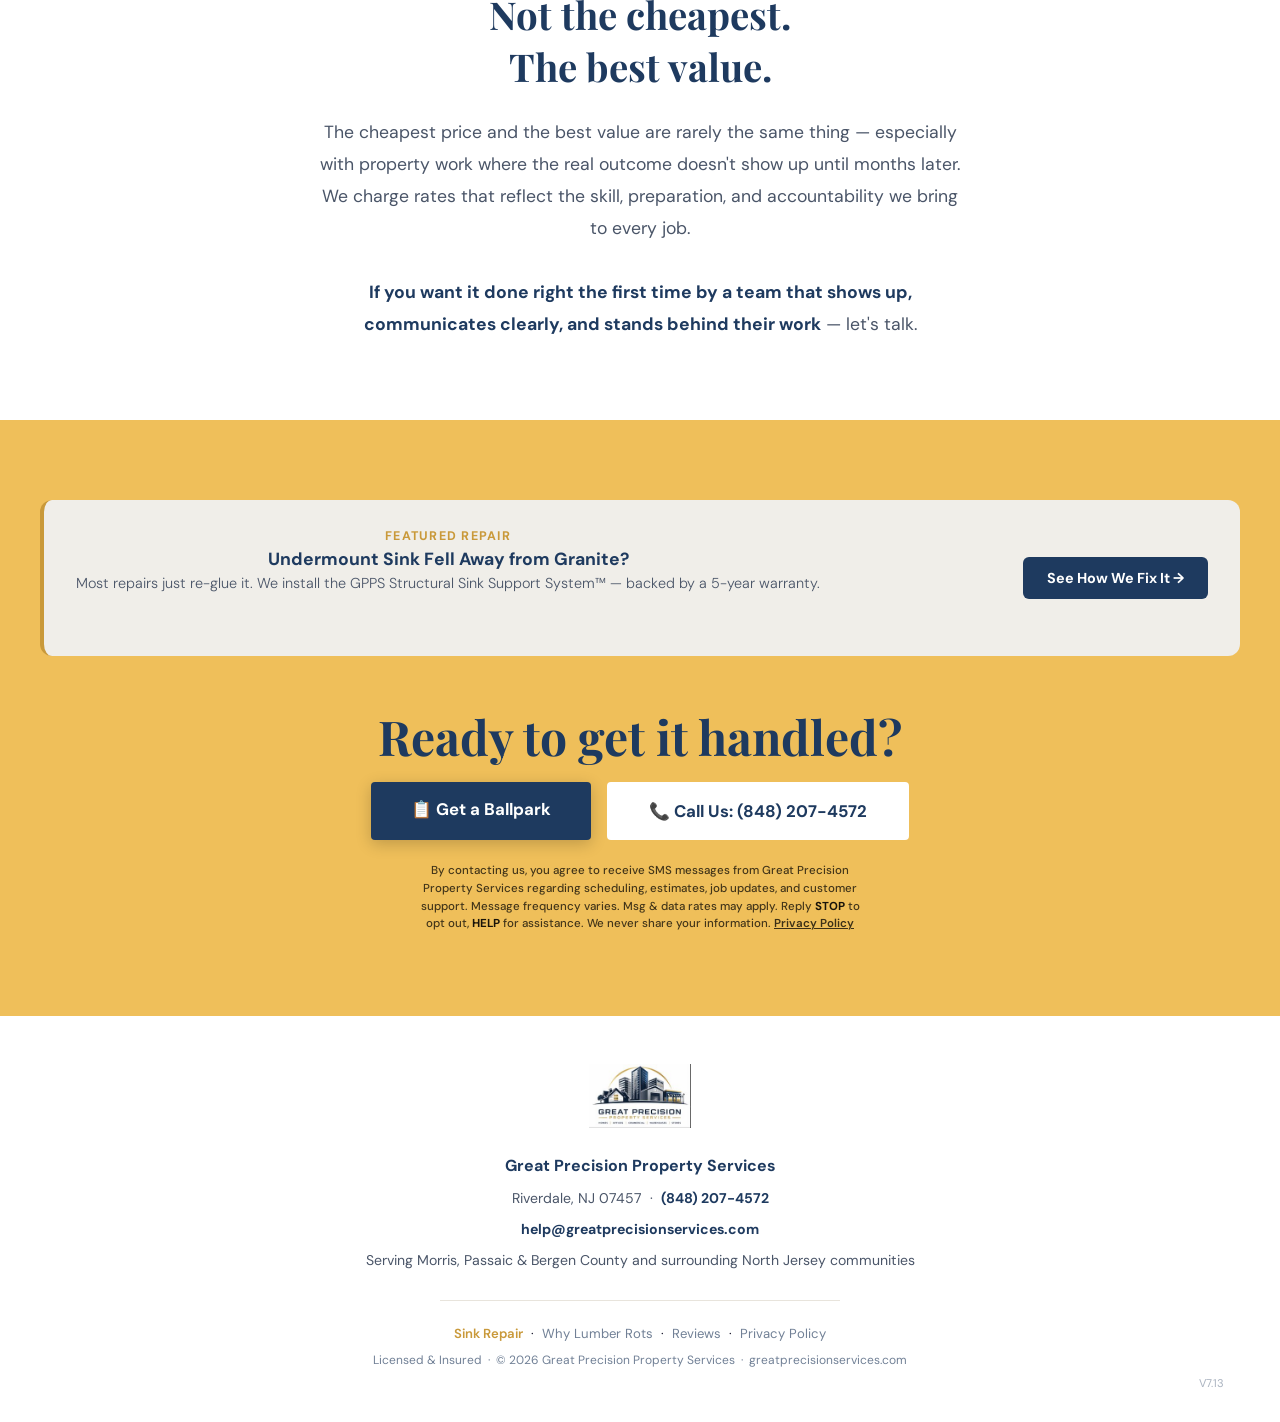
